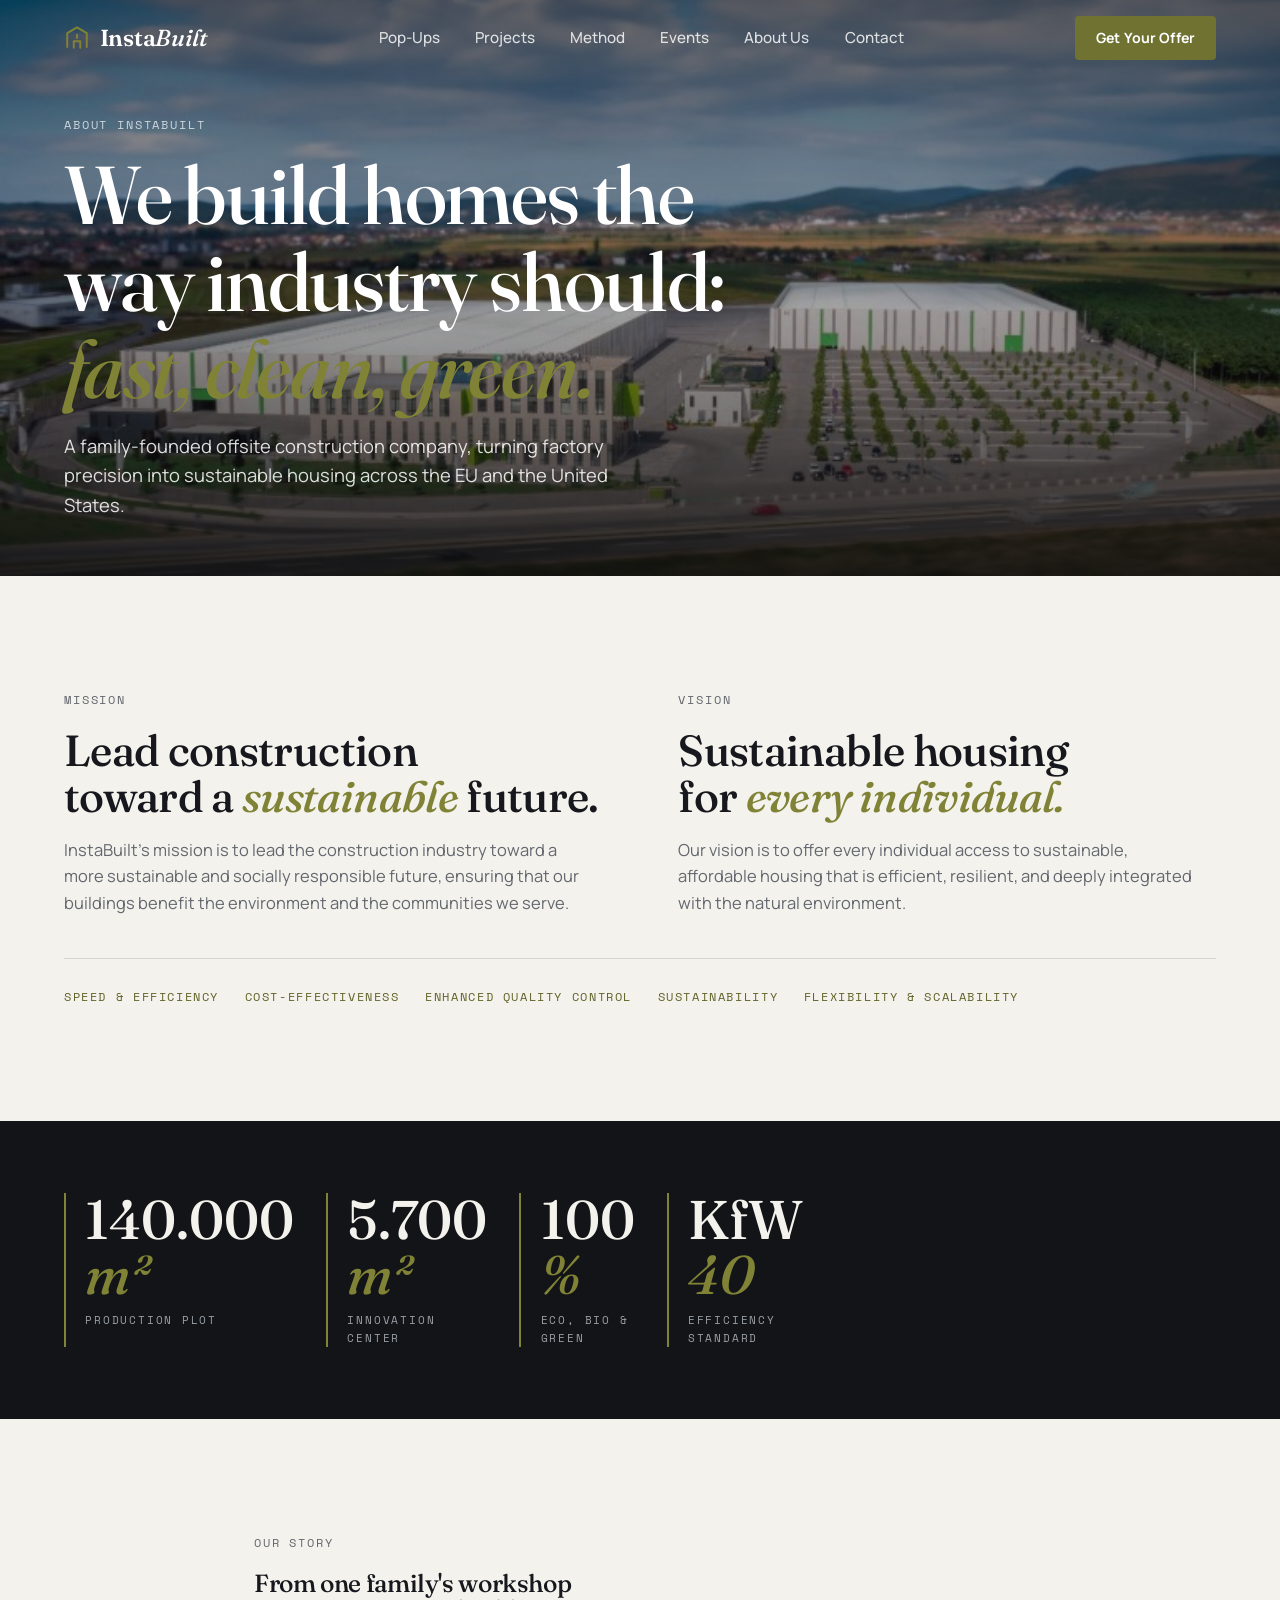
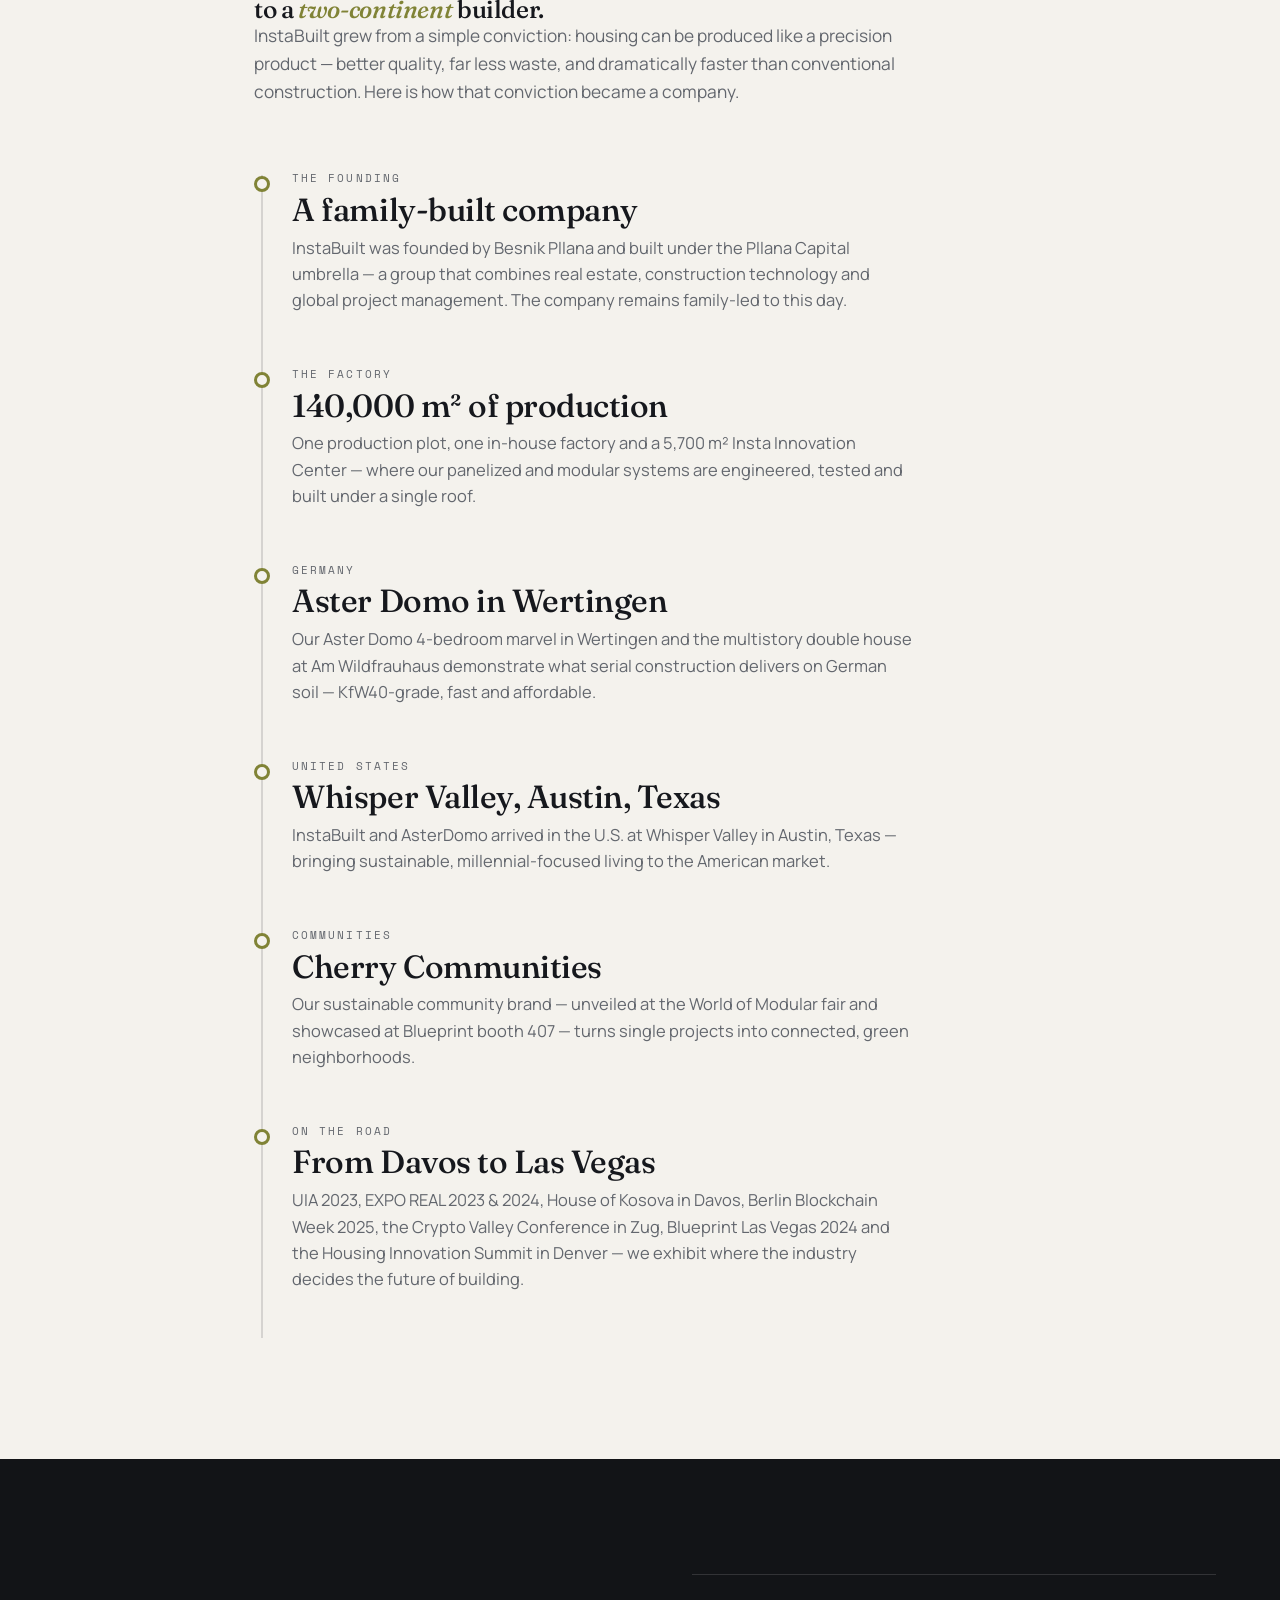
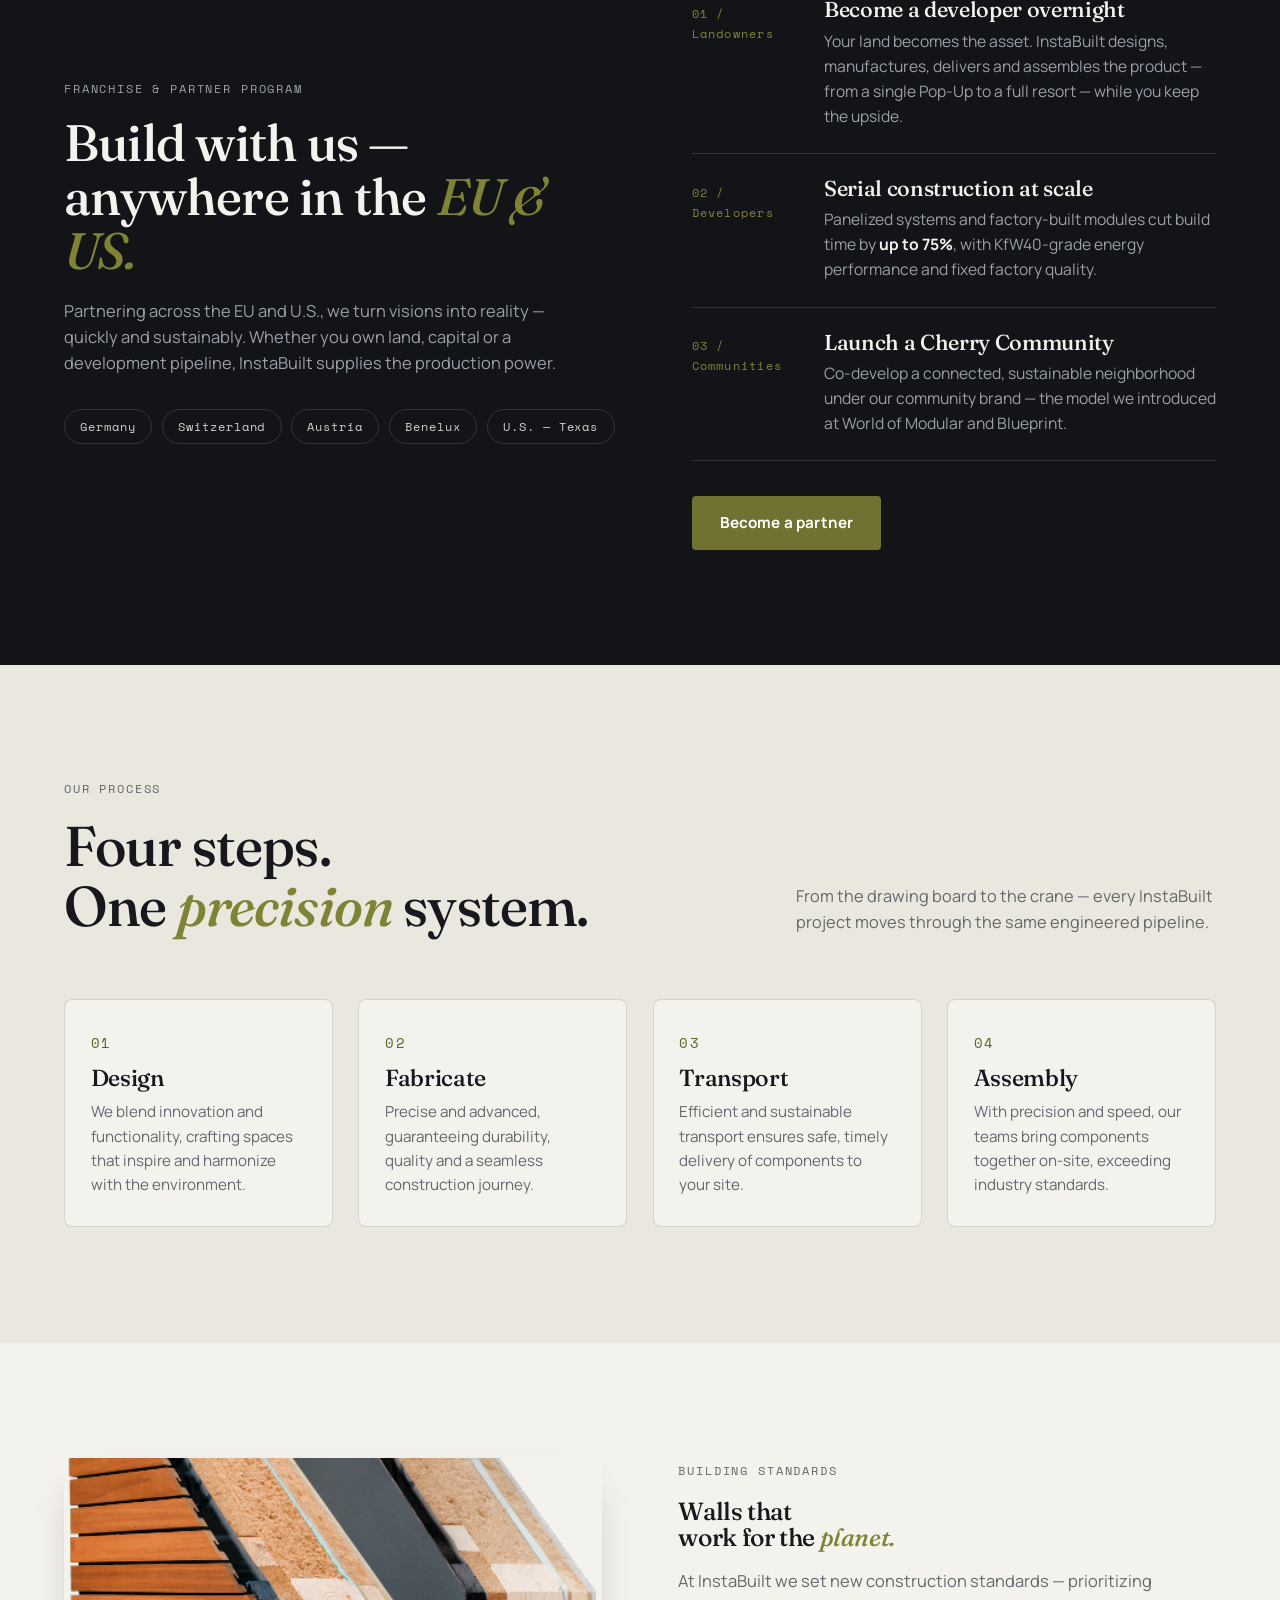
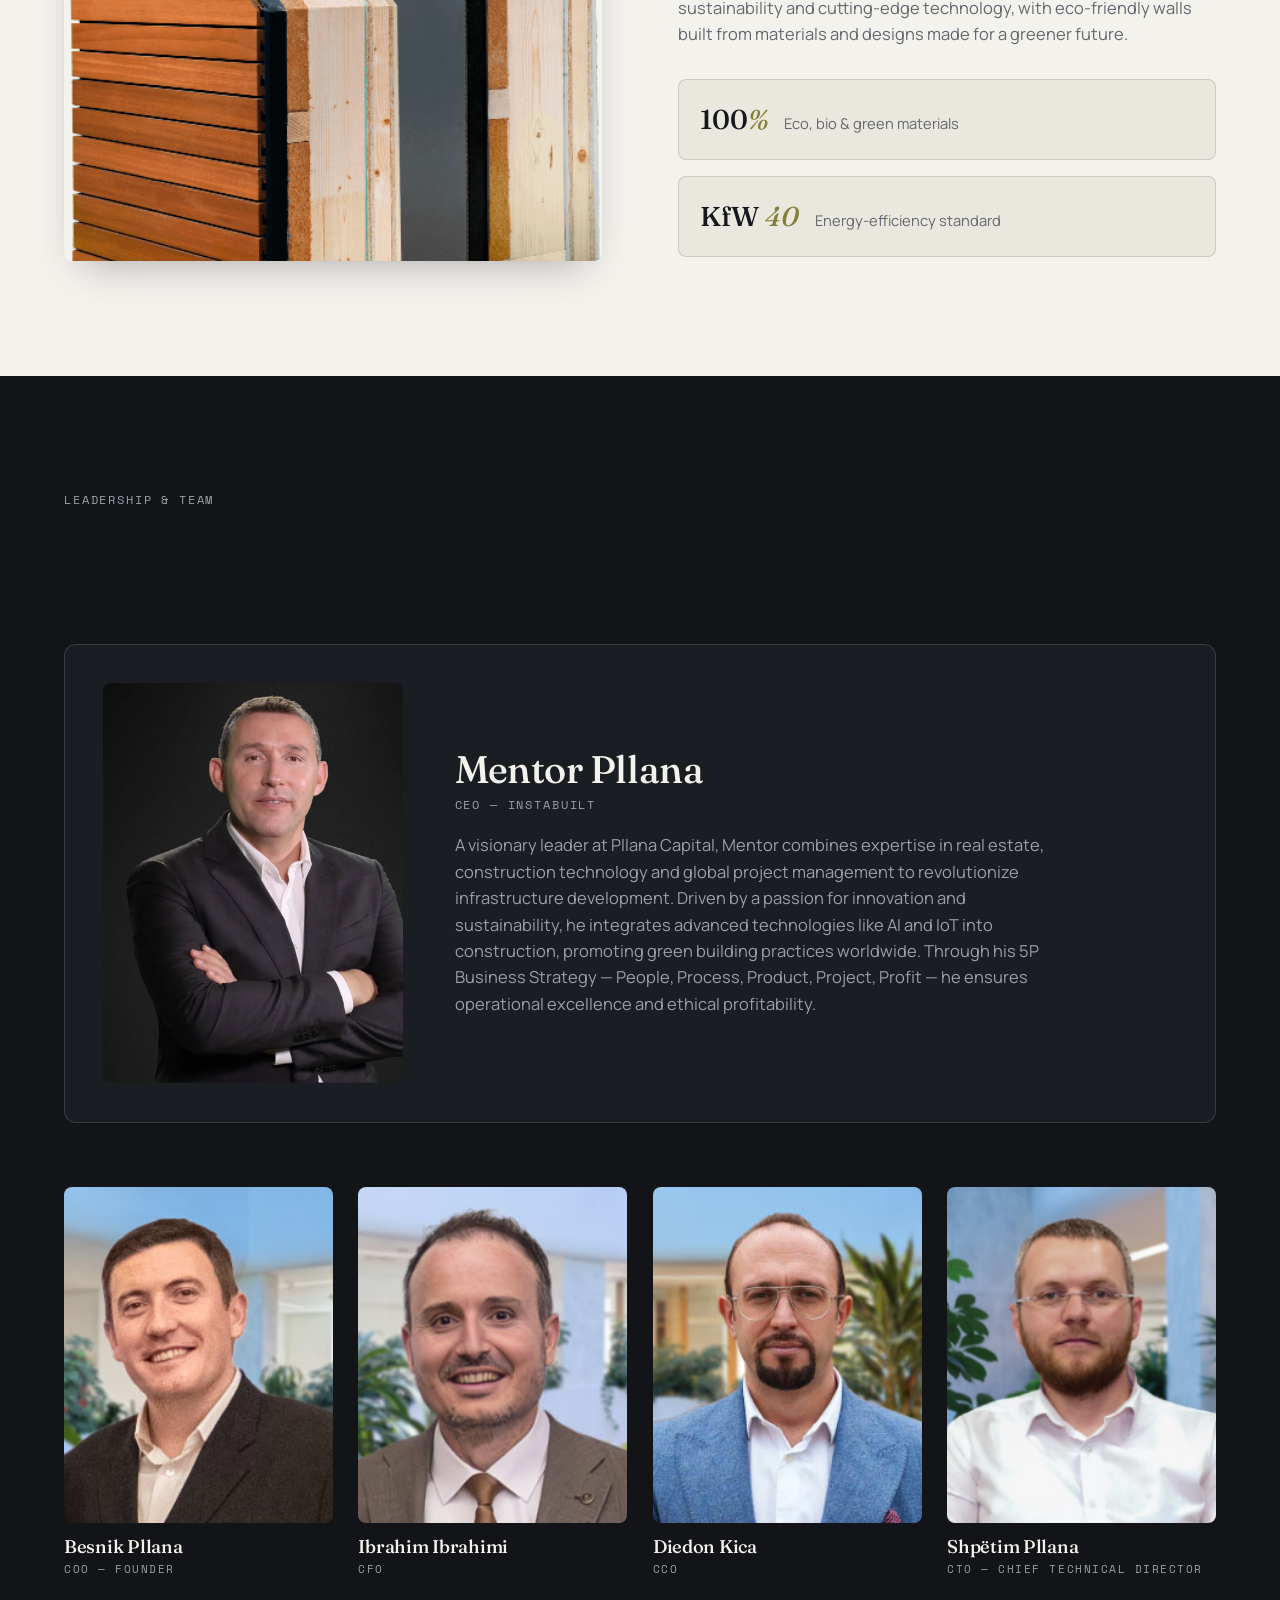
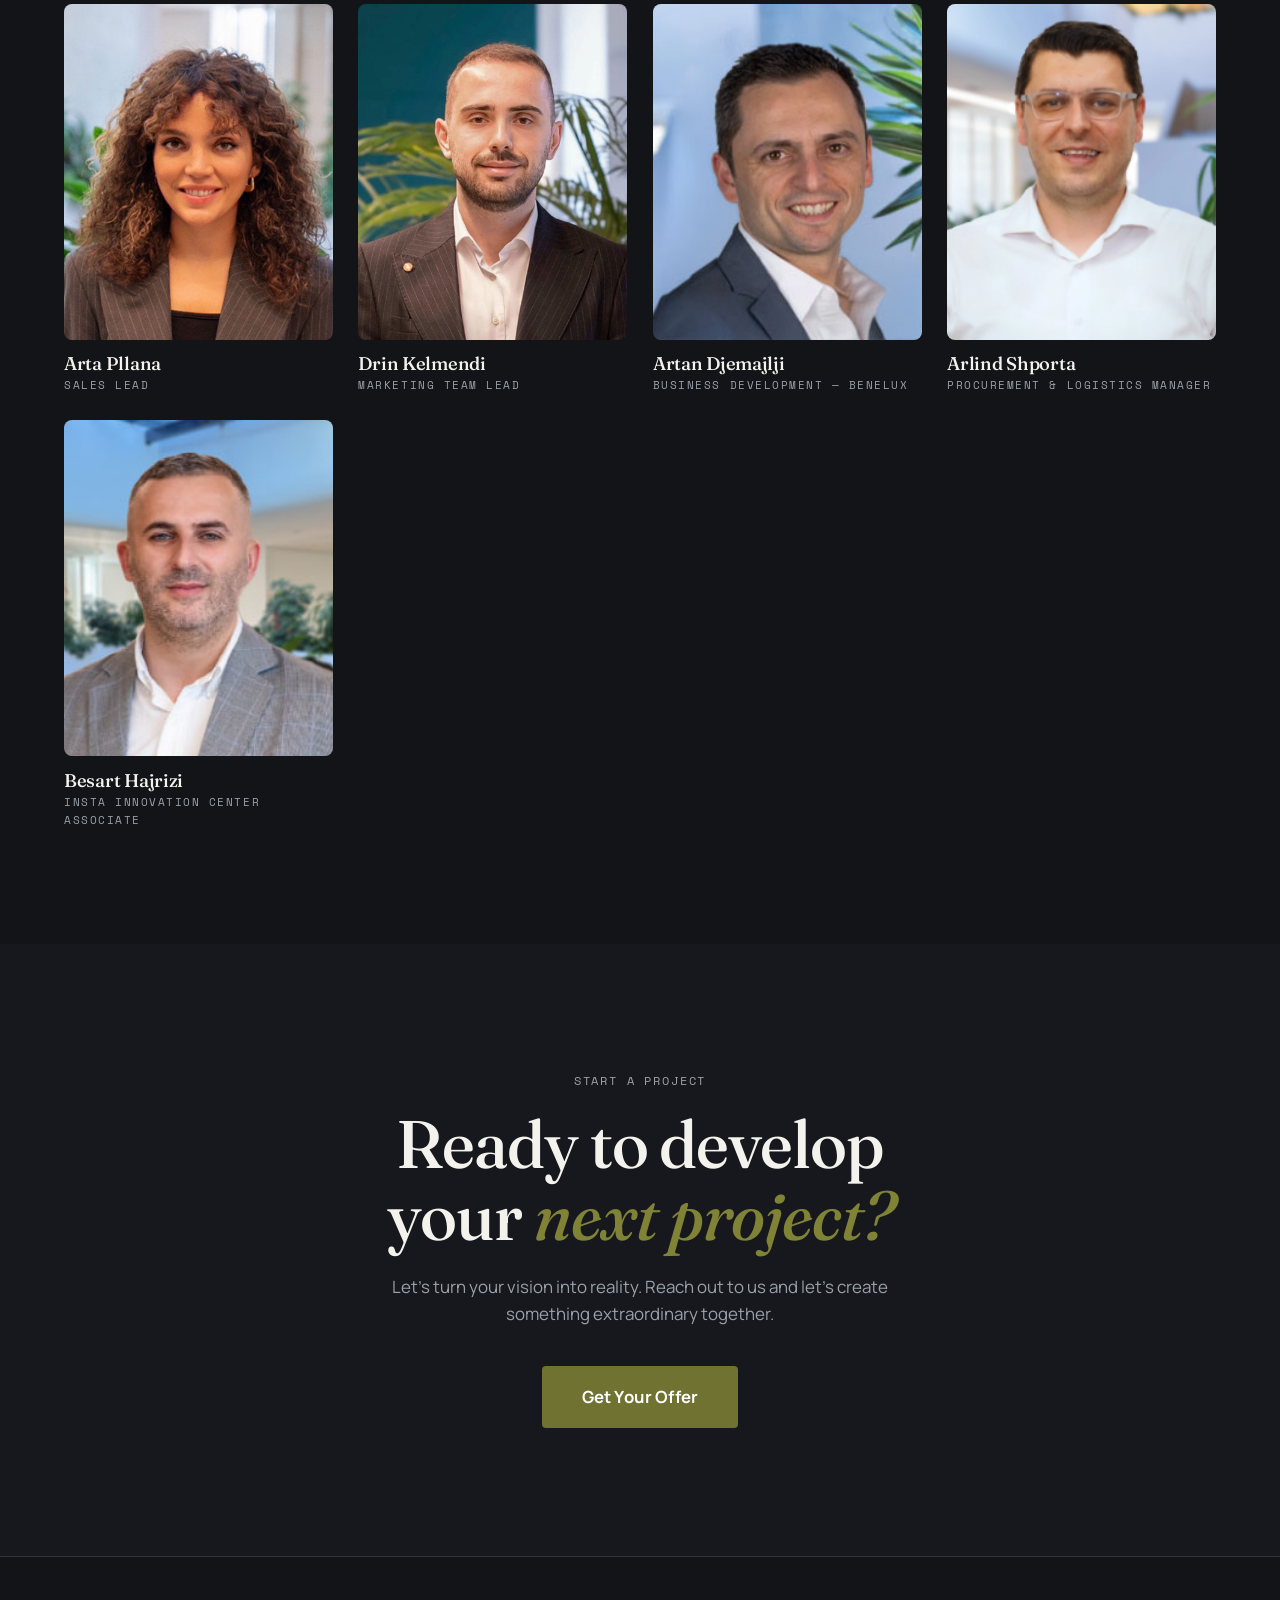
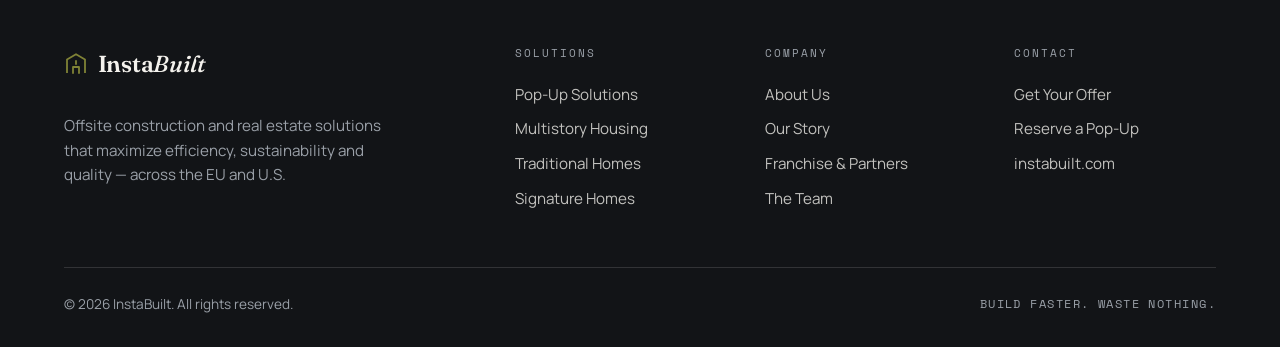
==== about.html @ b7907644 "Olive-green brand accent + new About Us page (history, franchise, team)" ====
<!DOCTYPE html>
<html lang="en">
<head>
<meta charset="UTF-8">
<meta name="viewport" content="width=device-width, initial-scale=1.0">
<title>About Us — InstaBuilt | History, Franchise &amp; Team</title>
<meta name="description" content="The story of InstaBuilt: a family-founded offsite construction company building sustainable housing across the EU and U.S. Meet the team, explore our history, and learn about our franchise & partner program.">
<link rel="icon" type="image/png" href="images/instabuilt-thumbnail.png">
<link rel="preconnect" href="https://fonts.googleapis.com">
<link rel="preconnect" href="https://fonts.gstatic.com" crossorigin>
<link href="https://fonts.googleapis.com/css2?family=Fraunces:ital,opsz,wght@0,9..144,400;0,9..144,500;0,9..144,600;1,9..144,400;1,9..144,500&family=Manrope:wght@400;500;600;700&family=Space+Mono:wght@400;700&display=swap" rel="stylesheet">
<link rel="stylesheet" href="css/style.css">
<style>
  /* ---------- Page hero ---------- */
  .page-hero {
    position: relative;
    min-height: 64svh;
    display: flex;
    align-items: flex-end;
    color: #fff;
    overflow: hidden;
  }
  .page-hero-img { position: absolute; inset: 0; width: 100%; height: 100%; object-fit: cover; }
  .page-hero .hero-scrim { position: absolute; inset: 0; background: linear-gradient(180deg, rgba(10,11,13,.6) 0%, rgba(10,11,13,.25) 45%, rgba(10,11,13,.85) 100%); }
  .page-hero-content { position: relative; z-index: 2; max-width: 1400px; width: 100%; margin: 0 auto; padding: calc(var(--nav-h) + 2.5rem) clamp(1.25rem, 5vw, 4rem) 3.5rem; }
  .page-hero .eyebrow { color: rgba(255,255,255,.72); }
  .page-hero h1 { font-size: clamp(2.6rem, 6.4vw, 5.2rem); color: #fff; max-width: 18ch; }
  .page-hero-sub { margin-top: 1.2rem; max-width: 52ch; color: rgba(255,255,255,.85); font-size: clamp(1rem, 1.5vw, 1.15rem); }

  /* ---------- Mission / vision ---------- */
  .mission-grid { display: grid; grid-template-columns: 1fr 1fr; gap: clamp(2.5rem, 6vw, 5rem); align-items: start; }
  .mission-grid h2 { font-size: clamp(1.9rem, 3.4vw, 2.8rem); margin-bottom: 1.1rem; }
  .mission-grid p { color: var(--muted); max-width: 52ch; }
  .adv-strip { display: flex; flex-wrap: wrap; gap: 0.6rem 1.6rem; margin-top: 2.6rem; padding-top: 1.8rem; border-top: 1px solid var(--line); }
  .adv-strip span { font-family: var(--font-mono); font-size: 0.72rem; letter-spacing: 0.14em; text-transform: uppercase; color: var(--accent-deep); }

  /* ---------- Stats ---------- */
  .stats { background: var(--dark); color: var(--paper); display: grid; grid-template-columns: repeat(4, 1fr); gap: 2rem; padding: clamp(3rem, 6vw, 4.5rem) clamp(1.25rem, 5vw, 4rem); max-width: none; }
  .stats-inner { max-width: 1400px; margin: 0 auto; display: grid; grid-template-columns: repeat(4, 1fr); gap: 2rem; width: 100%; }
  .stat { border-left: 2px solid var(--accent); padding-left: 1.2rem; }
  .stat-num { font-family: var(--font-display); font-size: clamp(2.2rem, 4.4vw, 3.4rem); font-weight: 500; line-height: 1; }
  .stat-num em { font-style: italic; color: var(--accent); }
  .stat-label { margin-top: 0.55rem; font-family: var(--font-mono); font-size: 0.7rem; letter-spacing: 0.16em; text-transform: uppercase; color: var(--dark-muted); }

  /* ---------- Timeline ---------- */
  .story { max-width: 900px; margin: 0 auto; }
  .story-intro { margin-bottom: clamp(2.5rem, 5vw, 4rem); max-width: 62ch; color: var(--muted); font-size: 1.08rem; }
  .timeline { position: relative; padding-left: 2.4rem; }
  .timeline::before { content: ""; position: absolute; left: 7px; top: 6px; bottom: 6px; width: 2px; background: var(--line); }
  .tl-item { position: relative; padding-bottom: clamp(2.2rem, 4vw, 3.2rem); }
  .tl-item::before { content: ""; position: absolute; left: -2.4rem; top: 7px; width: 16px; height: 16px; border-radius: 50%; background: var(--paper); border: 3px solid var(--accent); }
  .tl-label { font-family: var(--font-mono); font-size: 0.7rem; letter-spacing: 0.18em; text-transform: uppercase; color: var(--accent-deep); margin-bottom: 0.35rem; }
  .tl-item h3 { font-size: clamp(1.5rem, 2.8vw, 2rem); margin-bottom: 0.5rem; }
  .tl-item p { color: var(--muted); max-width: 62ch; }

  /* ---------- Franchise ---------- */
  .franchise { background: var(--dark); color: var(--paper); max-width: none; }
  .franchise-inner { max-width: 1400px; margin: 0 auto; display: grid; grid-template-columns: 1.05fr 1fr; gap: clamp(2.5rem, 6vw, 5.5rem); align-items: center; }
  .franchise .eyebrow { color: var(--dark-muted); }
  .franchise h2 { font-size: clamp(2rem, 4vw, 3.2rem); color: var(--paper); }
  .franchise h2 em { color: var(--accent); }
  .franchise-lead { margin: 1.2rem 0 2rem; color: var(--dark-muted); max-width: 50ch; }
  .partner-list { display: flex; flex-direction: column; }
  .partner { border-top: 1px solid var(--dark-line); padding: 1.5rem 0; display: grid; grid-template-columns: 110px 1fr; gap: 1.4rem; }
  .partner:last-child { border-bottom: 1px solid var(--dark-line); }
  .partner-num { font-family: var(--font-mono); font-size: 0.78rem; color: var(--accent); letter-spacing: 0.1em; padding-top: 0.3rem; }
  .partner h3 { font-size: 1.35rem; color: var(--paper); margin-bottom: 0.4rem; }
  .partner p { color: var(--dark-muted); font-size: 0.98rem; max-width: 52ch; }
  .partner strong { color: var(--paper); }
  .market-chips { display: flex; flex-wrap: wrap; gap: 0.6rem; margin-top: 1.8rem; }
  .market-chips span { font-family: var(--font-mono); font-size: 0.75rem; letter-spacing: 0.08em; padding: 0.45rem 0.95rem; border: 1px solid var(--dark-line); border-radius: 999px; color: rgba(244,242,237,.85); }

  /* ---------- Process ---------- */
  .process { background: var(--paper-2); max-width: none; }
  .process-inner { max-width: 1400px; margin: 0 auto; }
  .process-grid { display: grid; grid-template-columns: repeat(4, 1fr); gap: 1.6rem; margin-top: clamp(2.5rem, 5vw, 4rem); }
  .step { background: var(--paper); border: 1px solid var(--line); border-radius: 8px; padding: 1.8rem 1.6rem; }
  .step-num { font-family: var(--font-mono); font-size: 0.85rem; color: var(--accent-deep); letter-spacing: 0.12em; }
  .step h3 { font-size: 1.45rem; margin: 0.7rem 0 0.6rem; }
  .step p { color: var(--muted); font-size: 0.95rem; }

  /* ---------- Standards ---------- */
  .standards { display: grid; grid-template-columns: 1fr 1fr; gap: clamp(2.5rem, 6vw, 5.5rem); align-items: center; }
  .standards-media img { width: 100%; aspect-ratio: 4 / 3; object-fit: cover; border-radius: 8px; box-shadow: var(--shadow); }
  .standard-badges { display: flex; flex-direction: column; gap: 1rem; margin-top: 2rem; }
  .badge { display: flex; align-items: baseline; gap: 1rem; border: 1px solid var(--line); border-radius: 8px; padding: 1.1rem 1.3rem; background: var(--paper-2); }
  .badge b { font-family: var(--font-display); font-size: 1.7rem; font-weight: 500; white-space: nowrap; }
  .badge b em { font-style: italic; color: var(--accent); }
  .badge span { color: var(--muted); font-size: 0.92rem; }

  /* ---------- Leadership / team ---------- */
  .team { background: var(--dark); color: var(--paper); max-width: none; }
  .team-inner { max-width: 1400px; margin: 0 auto; }
  .team .eyebrow { color: var(--dark-muted); }
  .ceo { display: grid; grid-template-columns: 300px 1fr; gap: clamp(2rem, 4vw, 3.5rem); align-items: center; background: var(--dark-2); border: 1px solid var(--dark-line); border-radius: 12px; padding: clamp(1.8rem, 3vw, 2.8rem); margin: clamp(2.5rem, 5vw, 4rem) 0; }
  .ceo img { width: 100%; aspect-ratio: 3 / 4; object-fit: cover; border-radius: 8px; }
  .ceo h3 { font-size: clamp(1.8rem, 3.2vw, 2.4rem); color: var(--paper); }
  .ceo-role { font-family: var(--font-mono); font-size: 0.72rem; letter-spacing: 0.16em; text-transform: uppercase; color: var(--accent); margin: 0.4rem 0 1.1rem; }
  .ceo p { color: var(--dark-muted); max-width: 60ch; }
  .team-grid { display: grid; grid-template-columns: repeat(4, 1fr); gap: 1.6rem; }
  .member { text-align: left; }
  .member-img { overflow: hidden; border-radius: 8px; aspect-ratio: 4 / 5; background: var(--dark-2); }
  .member-img img { width: 100%; height: 100%; object-fit: cover; object-position: top center; transition: transform .5s cubic-bezier(.2,.6,.2,1); }
  .member:hover .member-img img { transform: scale(1.05); }
  .member h3 { font-size: 1.15rem; color: var(--paper); margin-top: 0.9rem; }
  .member-role { font-family: var(--font-mono); font-size: 0.68rem; letter-spacing: 0.14em; text-transform: uppercase; color: var(--dark-muted); margin-top: 0.25rem; }

  /* ---------- Responsive ---------- */
  @media (max-width: 1024px) {
    .stats-inner, .stats { grid-template-columns: repeat(2, 1fr); }
    .process-grid { grid-template-columns: repeat(2, 1fr); }
    .team-grid { grid-template-columns: repeat(3, 1fr); }
    .franchise-inner, .standards, .mission-grid { grid-template-columns: 1fr; }
    .ceo { grid-template-columns: 220px 1fr; }
  }
  @media (max-width: 640px) {
    .process-grid, .team-grid { grid-template-columns: repeat(2, 1fr); }
    .ceo { grid-template-columns: 1fr; }
    .ceo img { max-width: 260px; }
    .partner { grid-template-columns: 1fr; gap: 0.4rem; }
  }
  @media (max-width: 480px) {
    .team-grid { grid-template-columns: 1fr; }
  }
</style>
</head>
<body>

<!-- ============ NAV ============ -->
<header class="nav" id="nav">
  <div class="nav-inner">
    <a class="brand" href="index.html">
      <span class="brand-mark" aria-hidden="true">
        <svg viewBox="0 0 32 32" width="26" height="26" fill="none">
          <path d="M4 28V10l12-7 12 7v18" stroke="currentColor" stroke-width="2.4" stroke-linejoin="round"/>
          <path d="M12 28v-8h8v8M16 16v-4" stroke="currentColor" stroke-width="2.4" stroke-linecap="round" stroke-linejoin="round"/>
        </svg>
      </span>
      <span class="brand-name">Insta<em>Built</em></span>
    </a>
    <nav class="nav-links" aria-label="Primary">
      <a href="index.html#popups">Pop-Ups</a>
      <a href="index.html#projects">Projects</a>
      <a href="index.html#method">Method</a>
      <a href="index.html#events">Events</a>
      <a href="about.html" aria-current="page">About Us</a>
      <a href="index.html#contact">Contact</a>
    </nav>
    <a class="btn btn-primary btn-nav" href="https://www.instabuilt.com/get-your-offer" target="_blank" rel="noopener">Get Your Offer</a>
    <button class="nav-toggle" id="navToggle" aria-label="Open menu" aria-expanded="false" aria-controls="mobileMenu">
      <span></span><span></span>
    </button>
  </div>
  <div class="mobile-menu" id="mobileMenu">
    <a href="index.html#popups">Pop-Ups</a>
    <a href="index.html#projects">Projects</a>
    <a href="index.html#method">Method</a>
    <a href="index.html#events">Events</a>
    <a href="about.html">About Us</a>
    <a href="index.html#contact">Contact</a>
    <a class="btn btn-primary" href="https://www.instabuilt.com/get-your-offer" target="_blank" rel="noopener">Get Your Offer</a>
  </div>
</header>

<main>

  <!-- ============ PAGE HERO ============ -->
  <section class="page-hero">
    <img class="page-hero-img" src="images/about/instabuilt-factory.jpg" alt="Aerial view of the InstaBuilt factory and surrounding landscape">
    <div class="hero-scrim" aria-hidden="true"></div>
    <div class="page-hero-content">
      <p class="eyebrow reveal">About InstaBuilt</p>
      <h1 class="reveal">We build homes the way industry should:<br><em>fast, clean, green.</em></h1>
      <p class="page-hero-sub reveal">A family-founded offsite construction company, turning factory precision into sustainable housing across the EU and the United States.</p>
    </div>
  </section>

  <!-- ============ MISSION & VISION ============ -->
  <section class="section">
    <div class="mission-grid">
      <div class="reveal">
        <p class="eyebrow">Mission</p>
        <h2>Lead construction<br>toward a <em>sustainable</em> future.</h2>
        <p>InstaBuilt's mission is to lead the construction industry toward a more sustainable and socially responsible future, ensuring that our buildings benefit the environment and the communities we serve.</p>
      </div>
      <div class="reveal">
        <p class="eyebrow">Vision</p>
        <h2>Sustainable housing<br>for <em>every individual.</em></h2>
        <p>Our vision is to offer every individual access to sustainable, affordable housing that is efficient, resilient, and deeply integrated with the natural environment.</p>
      </div>
    </div>
    <div class="adv-strip reveal">
      <span>Speed &amp; Efficiency</span>
      <span>Cost-Effectiveness</span>
      <span>Enhanced Quality Control</span>
      <span>Sustainability</span>
      <span>Flexibility &amp; Scalability</span>
    </div>
  </section>

  <!-- ============ STATS ============ -->
  <section class="stats">
    <div class="stats-inner">
      <div class="stat reveal"><div class="stat-num">140.000 <em>m²</em></div><div class="stat-label">Production plot</div></div>
      <div class="stat reveal"><div class="stat-num">5.700 <em>m²</em></div><div class="stat-label">Innovation center</div></div>
      <div class="stat reveal"><div class="stat-num">100 <em>%</em></div><div class="stat-label">Eco, bio &amp; green</div></div>
      <div class="stat reveal"><div class="stat-num">KfW <em>40</em></div><div class="stat-label">Efficiency standard</div></div>
    </div>
  </section>

  <!-- ============ OUR STORY ============ -->
  <section class="section story" id="story">
    <p class="eyebrow reveal">Our story</p>
    <h2 class="reveal">From one family's workshop<br>to a <em>two-continent</em> builder.</h2>
    <p class="story-intro reveal">InstaBuilt grew from a simple conviction: housing can be produced like a precision product — better quality, far less waste, and dramatically faster than conventional construction. Here is how that conviction became a company.</p>
    <div class="timeline">
      <div class="tl-item reveal">
        <p class="tl-label">The founding</p>
        <h3>A family-built company</h3>
        <p>InstaBuilt was founded by Besnik Pllana and built under the Pllana Capital umbrella — a group that combines real estate, construction technology and global project management. The company remains family-led to this day.</p>
      </div>
      <div class="tl-item reveal">
        <p class="tl-label">The factory</p>
        <h3>140,000 m² of production</h3>
        <p>One production plot, one in-house factory and a 5,700 m² Insta Innovation Center — where our panelized and modular systems are engineered, tested and built under a single roof.</p>
      </div>
      <div class="tl-item reveal">
        <p class="tl-label">Germany</p>
        <h3>Aster Domo in Wertingen</h3>
        <p>Our Aster Domo 4-bedroom marvel in Wertingen and the multistory double house at Am Wildfrauhaus demonstrate what serial construction delivers on German soil — KfW40-grade, fast and affordable.</p>
      </div>
      <div class="tl-item reveal">
        <p class="tl-label">United States</p>
        <h3>Whisper Valley, Austin, Texas</h3>
        <p>InstaBuilt and AsterDomo arrived in the U.S. at Whisper Valley in Austin, Texas — bringing sustainable, millennial-focused living to the American market.</p>
      </div>
      <div class="tl-item reveal">
        <p class="tl-label">Communities</p>
        <h3>Cherry Communities</h3>
        <p>Our sustainable community brand — unveiled at the World of Modular fair and showcased at Blueprint booth 407 — turns single projects into connected, green neighborhoods.</p>
      </div>
      <div class="tl-item reveal">
        <p class="tl-label">On the road</p>
        <h3>From Davos to Las Vegas</h3>
        <p>UIA 2023, EXPO REAL 2023 &amp; 2024, House of Kosova in Davos, Berlin Blockchain Week 2025, the Crypto Valley Conference in Zug, Blueprint Las Vegas 2024 and the Housing Innovation Summit in Denver — we exhibit where the industry decides the future of building.</p>
      </div>
    </div>
  </section>

  <!-- ============ FRANCHISE & PARTNERS ============ -->
  <section class="section franchise" id="franchise">
    <div class="franchise-inner">
      <div class="reveal">
        <p class="eyebrow">Franchise &amp; partner program</p>
        <h2>Build with us —<br>anywhere in the <em>EU &amp; US.</em></h2>
        <p class="franchise-lead">Partnering across the EU and U.S., we turn visions into reality — quickly and sustainably. Whether you own land, capital or a development pipeline, InstaBuilt supplies the production power.</p>
        <div class="market-chips">
          <span>Germany</span><span>Switzerland</span><span>Austria</span><span>Benelux</span><span>U.S. — Texas</span>
        </div>
      </div>
      <div class="reveal">
        <div class="partner-list">
          <div class="partner">
            <span class="partner-num">01 / Landowners</span>
            <div>
              <h3>Become a developer overnight</h3>
              <p>Your land becomes the asset. InstaBuilt designs, manufactures, delivers and assembles the product — from a single Pop-Up to a full resort — while you keep the upside.</p>
            </div>
          </div>
          <div class="partner">
            <span class="partner-num">02 / Developers</span>
            <div>
              <h3>Serial construction at scale</h3>
              <p>Panelized systems and factory-built modules cut build time by <strong>up to 75%</strong>, with KfW40-grade energy performance and fixed factory quality.</p>
            </div>
          </div>
          <div class="partner">
            <span class="partner-num">03 / Communities</span>
            <div>
              <h3>Launch a Cherry Community</h3>
              <p>Co-develop a connected, sustainable neighborhood under our community brand — the model we introduced at World of Modular and Blueprint.</p>
            </div>
          </div>
        </div>
        <a class="btn btn-primary" style="margin-top:2.2rem" href="https://www.instabuilt.com/get-your-offer" target="_blank" rel="noopener">Become a partner</a>
      </div>
    </div>
  </section>

  <!-- ============ PROCESS ============ -->
  <section class="section process" id="process">
    <div class="process-inner">
      <div class="section-head">
        <div class="reveal">
          <p class="eyebrow">Our process</p>
          <h2>Four steps.<br>One <em>precision</em> system.</h2>
        </div>
        <p class="section-intro reveal">From the drawing board to the crane — every InstaBuilt project moves through the same engineered pipeline.</p>
      </div>
      <div class="process-grid">
        <div class="step reveal"><span class="step-num">01</span><h3>Design</h3><p>We blend innovation and functionality, crafting spaces that inspire and harmonize with the environment.</p></div>
        <div class="step reveal"><span class="step-num">02</span><h3>Fabricate</h3><p>Precise and advanced, guaranteeing durability, quality and a seamless construction journey.</p></div>
        <div class="step reveal"><span class="step-num">03</span><h3>Transport</h3><p>Efficient and sustainable transport ensures safe, timely delivery of components to your site.</p></div>
        <div class="step reveal"><span class="step-num">04</span><h3>Assembly</h3><p>With precision and speed, our teams bring components together on-site, exceeding industry standards.</p></div>
      </div>
    </div>
  </section>

  <!-- ============ BUILDING STANDARDS ============ -->
  <section class="section standards" id="standards">
    <div class="standards-media reveal">
      <img src="images/about/wooden-wall-panels.png" alt="Cross-section of InstaBuilt insulated wooden wall panels" loading="lazy">
    </div>
    <div class="reveal">
      <p class="eyebrow">Building standards</p>
      <h2>Walls that<br>work for the <em>planet.</em></h2>
      <p style="color:var(--muted); margin-top:1.1rem; max-width:52ch;">At InstaBuilt we set new construction standards — prioritizing sustainability and cutting-edge technology, with eco-friendly walls built from materials and designs made for a greener future.</p>
      <div class="standard-badges">
        <div class="badge"><b>100<em>%</em></b><span>Eco, bio &amp; green materials</span></div>
        <div class="badge"><b>KfW <em>40</em></b><span>Energy-efficiency standard</span></div>
      </div>
    </div>
  </section>

  <!-- ============ LEADERSHIP ============ -->
  <section class="section team" id="team">
    <div class="team-inner">
      <p class="eyebrow reveal">Leadership &amp; team</p>
      <h2 class="reveal">The people behind<br>the <em>buildings.</em></h2>

      <div class="ceo reveal">
        <img src="images/about/mentor-pllana.png" alt="Portrait of Mentor Pllana, CEO of InstaBuilt">
        <div>
          <h3>Mentor Pllana</h3>
          <p class="ceo-role">CEO — InstaBuilt</p>
          <p>A visionary leader at Pllana Capital, Mentor combines expertise in real estate, construction technology and global project management to revolutionize infrastructure development. Driven by a passion for innovation and sustainability, he integrates advanced technologies like AI and IoT into construction, promoting green building practices worldwide. Through his 5P Business Strategy — People, Process, Product, Project, Profit — he ensures operational excellence and ethical profitability.</p>
        </div>
      </div>

      <div class="team-grid">
        <div class="member reveal"><div class="member-img"><img src="images/about/Besnik-Pllana.jpg" alt="Portrait of Besnik Pllana, COO and Founder at InstaBuilt" loading="lazy"></div><h3>Besnik Pllana</h3><p class="member-role">COO — Founder</p></div>
        <div class="member reveal"><div class="member-img"><img src="images/about/Ibrahim-Ibrahimi.jpg" alt="Portrait of Ibrahim Ibrahimi, Chief Financial Officer at InstaBuilt" loading="lazy"></div><h3>Ibrahim Ibrahimi</h3><p class="member-role">CFO</p></div>
        <div class="member reveal"><div class="member-img"><img src="images/about/Diedon-Kica.jpg" alt="Portrait of Diedon Kica, Chief Commercial Officer at InstaBuilt" loading="lazy"></div><h3>Diedon Kica</h3><p class="member-role">CCO</p></div>
        <div class="member reveal"><div class="member-img"><img src="images/about/Shpetim-Pllana.png" alt="Portrait of Shpëtim Pllana, Chief Technical Director at InstaBuilt" loading="lazy"></div><h3>Shpëtim Pllana</h3><p class="member-role">CTO — Chief Technical Director</p></div>
        <div class="member reveal"><div class="member-img"><img src="images/about/Arta-Pllana.jpg" alt="Portrait of Arta Pllana, Sales Lead at InstaBuilt" loading="lazy"></div><h3>Arta Pllana</h3><p class="member-role">Sales Lead</p></div>
        <div class="member reveal"><div class="member-img"><img src="images/about/Drin-Kelmendi.jpg" alt="Portrait of Drin Kelmendi, Marketing Team Lead at InstaBuilt" loading="lazy"></div><h3>Drin Kelmendi</h3><p class="member-role">Marketing Team Lead</p></div>
        <div class="member reveal"><div class="member-img"><img src="images/about/Artan-Djemajlji.jpg" alt="Portrait of Artan Djemajlji, Business Development Manager Benelux at InstaBuilt" loading="lazy"></div><h3>Artan Djemajlji</h3><p class="member-role">Business Development — Benelux</p></div>
        <div class="member reveal"><div class="member-img"><img src="images/about/Arlind-Shporta.png" alt="Portrait of Arlind Shporta, Procurement and Logistics Manager at InstaBuilt" loading="lazy"></div><h3>Arlind Shporta</h3><p class="member-role">Procurement &amp; Logistics Manager</p></div>
        <div class="member reveal"><div class="member-img"><img src="images/about/Besart-Hajrizi.jpg" alt="Portrait of Besart Hajrizi, Insta Innovation Center Associate at InstaBuilt" loading="lazy"></div><h3>Besart Hajrizi</h3><p class="member-role">Insta Innovation Center Associate</p></div>
      </div>
    </div>
  </section>

  <!-- ============ CTA ============ -->
  <section class="cta">
    <div class="cta-inner reveal">
      <p class="eyebrow">Start a project</p>
      <h2>Ready to develop<br>your <em>next project?</em></h2>
      <p class="cta-copy">Let's turn your vision into reality. Reach out to us and let's create something extraordinary together.</p>
      <a class="btn btn-primary btn-lg" href="https://www.instabuilt.com/get-your-offer" target="_blank" rel="noopener">Get Your Offer</a>
    </div>
  </section>

</main>

<!-- ============ FOOTER ============ -->
<footer class="footer" id="contact">
  <div class="footer-inner">
    <div class="footer-brand">
      <a class="brand" href="index.html">
        <span class="brand-mark" aria-hidden="true">
          <svg viewBox="0 0 32 32" width="24" height="24" fill="none">
            <path d="M4 28V10l12-7 12 7v18" stroke="currentColor" stroke-width="2.4" stroke-linejoin="round"/>
            <path d="M12 28v-8h8v8M16 16v-4" stroke="currentColor" stroke-width="2.4" stroke-linecap="round" stroke-linejoin="round"/>
          </svg>
        </span>
        <span class="brand-name">Insta<em>Built</em></span>
      </a>
      <p>Offsite construction and real estate solutions that maximize efficiency, sustainability and quality — across the EU and U.S.</p>
    </div>
    <div class="footer-col">
      <p class="footer-head">Solutions</p>
      <a href="https://www.instabuilt.com/popup-solutions" target="_blank" rel="noopener">Pop-Up Solutions</a>
      <a href="https://www.instabuilt.com/multistory-multifamily" target="_blank" rel="noopener">Multistory Housing</a>
      <a href="https://www.instabuilt.com/traditional-homes-eu-us" target="_blank" rel="noopener">Traditional Homes</a>
      <a href="https://www.instabuilt.com/signature-homes" target="_blank" rel="noopener">Signature Homes</a>
    </div>
    <div class="footer-col">
      <p class="footer-head">Company</p>
      <a href="about.html">About Us</a>
      <a href="about.html#story">Our Story</a>
      <a href="about.html#franchise">Franchise &amp; Partners</a>
      <a href="about.html#team">The Team</a>
    </div>
    <div class="footer-col">
      <p class="footer-head">Contact</p>
      <a href="https://www.instabuilt.com/get-your-offer" target="_blank" rel="noopener">Get Your Offer</a>
      <a href="https://www.instabuilt.com/order-your-popup/" target="_blank" rel="noopener">Reserve a Pop-Up</a>
      <a href="https://www.instabuilt.com/" target="_blank" rel="noopener">instabuilt.com</a>
    </div>
  </div>
  <div class="footer-bottom">
    <span>© <span id="year">2026</span> InstaBuilt. All rights reserved.</span>
    <span class="footer-tag">Build faster. Waste nothing.</span>
  </div>
</footer>

<script src="js/main.js"></script>
</body>
</html>
---- css/style.css ----
/* ============================================================
   InstaBuilt — modern single-page site
   Tokens, base, components
   ============================================================ */

:root {
  --paper: #f4f2ed;
  --paper-2: #eae7de;
  --ink: #16181d;
  --ink-2: #23262d;
  --muted: #63676e;
  /* InstaBuilt brand olive green — sampled from their logo (#808336) */
  --accent: #808336;
  --accent-deep: #5f6327;   /* darker olive for small text on light bg */
  --accent-btn: #6f7231;    /* button fill (keeps white text AA-compliant) */
  --accent-btn-hover: #5f6228;
  --accent-ink: #ffffff;
  --line: rgba(22, 24, 29, 0.14);
  --dark: #121417;
  --dark-2: #1a1d22;
  --dark-line: rgba(244, 242, 237, 0.14);
  --dark-muted: #9aa0a8;

  --font-display: "Fraunces", "Georgia", serif;
  --font-body: "Manrope", "Segoe UI", system-ui, sans-serif;
  --font-mono: "Space Mono", "SFMono-Regular", monospace;

  --radius: 4px;
  --shadow: 0 18px 40px -18px rgba(22, 24, 29, 0.35);
  --nav-h: 76px;
}

/* ---------- Reset / base ---------- */
*, *::before, *::after { box-sizing: border-box; margin: 0; padding: 0; }

html {
  scroll-behavior: smooth;
  scroll-padding-top: calc(var(--nav-h) + 12px);
}

body {
  font-family: var(--font-body);
  background: var(--paper);
  color: var(--ink);
  line-height: 1.6;
  font-size: 16.5px;
  -webkit-font-smoothing: antialiased;
  overflow-x: hidden;
}

img { display: block; max-width: 100%; }
a { color: inherit; text-decoration: none; }
ul { list-style: none; }

::selection { background: var(--accent); color: var(--accent-ink); }

:focus-visible {
  outline: 2px solid var(--accent);
  outline-offset: 3px;
  border-radius: 2px;
}

/* ---------- Typography helpers ---------- */
.eyebrow {
  font-family: var(--font-mono);
  font-size: 0.72rem;
  letter-spacing: 0.16em;
  text-transform: uppercase;
  color: var(--muted);
  margin-bottom: 1.1rem;
}

h1, h2, h3 {
  font-family: var(--font-display);
  font-weight: 500;
  line-height: 1.06;
  letter-spacing: -0.015em;
  text-wrap: balance;
}

h1 em, h2 em, h3 em, blockquote em {
  font-style: italic;
  color: var(--accent);
}

.section {
  padding: clamp(4.5rem, 9vw, 8rem) clamp(1.25rem, 5vw, 4rem);
  max-width: 1400px;
  margin: 0 auto;
}

.section-head {
  display: flex;
  justify-content: space-between;
  align-items: flex-end;
  gap: 3rem;
  margin-bottom: clamp(2.5rem, 5vw, 4rem);
}

.section-head h2 {
  font-size: clamp(2.1rem, 4.4vw, 3.5rem);
}

.section-intro {
  max-width: 420px;
  color: var(--muted);
  font-size: 1.02rem;
}

/* ---------- Buttons ---------- */
.btn {
  display: inline-flex;
  align-items: center;
  justify-content: center;
  gap: 0.5rem;
  font-family: var(--font-body);
  font-weight: 700;
  font-size: 0.95rem;
  letter-spacing: 0.01em;
  padding: 0.85rem 1.7rem;
  border-radius: var(--radius);
  border: 1px solid transparent;
  cursor: pointer;
  transition: transform 0.18s ease, background 0.18s ease, color 0.18s ease, border-color 0.18s ease, box-shadow 0.18s ease;
  white-space: nowrap;
}

.btn-primary {
  background: var(--accent-btn);
  color: var(--accent-ink);
}

.btn-primary:hover {
  background: var(--accent-btn-hover);
  transform: translateY(-2px);
  box-shadow: 0 14px 26px -12px rgba(111, 114, 49, 0.55);
}

.btn-ghost {
  border-color: rgba(255, 255, 255, 0.45);
  color: #fff;
  background: transparent;
  backdrop-filter: blur(4px);
}

.btn-ghost:hover {
  border-color: #fff;
  background: rgba(255, 255, 255, 0.12);
  transform: translateY(-2px);
}

.btn-text {
  padding: 0.85rem 0.2rem;
  font-weight: 600;
  color: var(--ink);
  border-bottom: 2px solid var(--accent);
  border-radius: 0;
}

.btn-text:hover { color: var(--accent-deep); }
.btn-lg { padding: 1.05rem 2.4rem; font-size: 1.05rem; }

/* ---------- Nav ---------- */
.nav {
  position: fixed;
  inset: 0 0 auto 0;
  z-index: 100;
  transition: background 0.3s ease, box-shadow 0.3s ease, border-color 0.3s ease;
  border-bottom: 1px solid transparent;
}

.nav-inner {
  max-width: 1400px;
  margin: 0 auto;
  padding: 0 clamp(1.25rem, 5vw, 4rem);
  height: var(--nav-h);
  display: flex;
  align-items: center;
  justify-content: space-between;
  gap: 2rem;
}

.brand {
  display: inline-flex;
  align-items: center;
  gap: 0.6rem;
  color: #fff;
}

.brand-mark { display: inline-flex; color: var(--accent); }

.brand-name {
  font-family: var(--font-display);
  font-size: 1.45rem;
  font-weight: 600;
  letter-spacing: -0.01em;
}

.brand-name em { font-style: italic; font-weight: 500; }

.nav-links {
  display: flex;
  gap: 2.2rem;
}

.nav-links a {
  color: rgba(255, 255, 255, 0.82);
  font-size: 0.95rem;
  font-weight: 500;
  position: relative;
  padding: 0.35rem 0;
}

.nav-links a::after {
  content: "";
  position: absolute;
  left: 0; bottom: 0;
  width: 100%; height: 2px;
  background: var(--accent);
  transform: scaleX(0);
  transform-origin: left;
  transition: transform 0.22s ease;
}

.nav-links a:hover { color: #fff; }
.nav-links a:hover::after { transform: scaleX(1); }

.btn-nav { padding: 0.6rem 1.25rem; font-size: 0.88rem; }

/* nav solid on scroll */
.nav.scrolled {
  background: rgba(18, 20, 23, 0.92);
  backdrop-filter: blur(12px);
  border-bottom-color: var(--dark-line);
  box-shadow: 0 10px 30px -18px rgba(0, 0, 0, 0.5);
}

/* toggle + mobile menu */
.nav-toggle {
  display: none;
  background: none;
  border: 0;
  cursor: pointer;
  width: 44px; height: 44px;
  flex-direction: column;
  align-items: center;
  justify-content: center;
  gap: 7px;
}

.nav-toggle span {
  display: block;
  width: 24px; height: 2px;
  background: #fff;
  transition: transform 0.25s ease, opacity 0.25s ease;
}

.nav-toggle.open span:first-child { transform: translateY(4.5px) rotate(45deg); }
.nav-toggle.open span:last-child { transform: translateY(-4.5px) rotate(-45deg); }

.mobile-menu {
  display: none;
  flex-direction: column;
  gap: 0.25rem;
  padding: 0.5rem clamp(1.25rem, 5vw, 4rem) 2rem;
  background: rgba(18, 20, 23, 0.97);
  border-bottom: 1px solid var(--dark-line);
}

.mobile-menu.open { display: flex; }

.mobile-menu a {
  color: rgba(255, 255, 255, 0.88);
  font-size: 1.15rem;
  font-weight: 600;
  padding: 0.8rem 0;
  border-bottom: 1px solid rgba(244, 242, 237, 0.08);
}

.mobile-menu .btn { margin-top: 1rem; justify-content: center; }

/* ---------- Hero ---------- */
.hero {
  position: relative;
  min-height: 100svh;
  display: flex;
  align-items: flex-end;
  color: #fff;
  overflow: hidden;
}

.hero-img {
  position: absolute;
  inset: 0;
  width: 100%; height: 100%;
  object-fit: cover;
  object-position: center 40%;
}

.hero-scrim {
  position: absolute;
  inset: 0;
  background:
    linear-gradient(180deg, rgba(10, 11, 13, 0.55) 0%, rgba(10, 11, 13, 0.12) 35%, rgba(10, 11, 13, 0.55) 72%, rgba(10, 11, 13, 0.88) 100%),
    linear-gradient(90deg, rgba(10, 11, 13, 0.5) 0%, rgba(10, 11, 13, 0.05) 60%);
}

.hero-content {
  position: relative;
  z-index: 2;
  max-width: 1400px;
  width: 100%;
  margin: 0 auto;
  padding: calc(var(--nav-h) + 3rem) clamp(1.25rem, 5vw, 4rem) 5.5rem;
}

.hero .eyebrow { color: rgba(255, 255, 255, 0.72); }

.hero h1 {
  font-size: clamp(3rem, 8vw, 6.8rem);
  font-weight: 500;
  color: #fff;
  max-width: 15ch;
}

.hero-sub {
  margin-top: 1.4rem;
  max-width: 46ch;
  color: rgba(255, 255, 255, 0.85);
  font-size: clamp(1.02rem, 1.6vw, 1.2rem);
  line-height: 1.65;
}

.hero-cta {
  margin-top: 2.2rem;
  display: flex;
  flex-wrap: wrap;
  gap: 0.9rem;
}

.hero-sizes {
  margin-top: 3rem;
  display: flex;
  align-items: center;
  gap: 0.75rem;
  flex-wrap: wrap;
}

.hero-size {
  font-family: var(--font-mono);
  font-size: 0.82rem;
  letter-spacing: 0.08em;
  padding: 0.45rem 0.95rem;
  border: 1px solid rgba(255, 255, 255, 0.35);
  border-radius: 999px;
  color: #fff;
  backdrop-filter: blur(6px);
}

.hero-size-label {
  font-family: var(--font-mono);
  font-size: 0.72rem;
  letter-spacing: 0.16em;
  text-transform: uppercase;
  color: rgba(255, 255, 255, 0.6);
  margin-left: 0.4rem;
}

.hero-scroll {
  position: absolute;
  right: clamp(1.25rem, 5vw, 4rem);
  bottom: 2.2rem;
  z-index: 3;
  width: 46px; height: 46px;
  border: 1px solid rgba(255, 255, 255, 0.4);
  border-radius: 999px;
  display: flex;
  align-items: flex-start;
  justify-content: center;
  padding-top: 12px;
  transition: border-color 0.2s ease, transform 0.2s ease;
}

.hero-scroll span {
  width: 8px; height: 8px;
  border-right: 2px solid #fff;
  border-bottom: 2px solid #fff;
  transform: rotate(45deg);
  animation: scrollHint 1.8s ease-in-out infinite;
}

.hero-scroll:hover { border-color: #fff; transform: translateY(3px); }

@keyframes scrollHint {
  0%, 100% { transform: rotate(45deg) translate(0, 0); opacity: 1; }
  50% { transform: rotate(45deg) translate(5px, 5px); opacity: 0.45; }
}

/* ---------- Feature (Pop-Ups) ---------- */
.feature {
  display: grid;
  grid-template-columns: 1.15fr 1fr;
  gap: clamp(2.5rem, 6vw, 5.5rem);
  align-items: center;
}

.feature-media img {
  width: 100%;
  aspect-ratio: 4 / 3;
  object-fit: cover;
  border-radius: 8px;
  box-shadow: var(--shadow);
}

.feature-body h2 {
  font-size: clamp(2.1rem, 4vw, 3.3rem);
}

.lead {
  margin-top: 1.2rem;
  font-size: 1.12rem;
  color: var(--ink-2);
}

.size-chips {
  display: flex;
  gap: 0.7rem;
  margin-top: 1.8rem;
}

.chip {
  font-family: var(--font-mono);
  font-size: 0.85rem;
  padding: 0.55rem 1.15rem;
  border: 1px solid var(--line);
  border-radius: 999px;
  background: var(--paper-2);
}

.feature-copy {
  margin-top: 1.5rem;
  color: var(--muted);
  max-width: 52ch;
}

.feature-cta {
  margin-top: 2.2rem;
  display: flex;
  align-items: center;
  gap: 1.6rem;
  flex-wrap: wrap;
}

/* ---------- Projects ---------- */
.project-grid {
  display: grid;
  grid-template-columns: repeat(2, 1fr);
  gap: clamp(1.1rem, 2.5vw, 1.9rem);
}

.project-card {
  position: relative;
  display: block;
  overflow: hidden;
  border-radius: 8px;
  background: var(--ink);
}

.project-card-lg { grid-column: 1 / -1; }

.project-img {
  overflow: hidden;
  aspect-ratio: 16 / 10;
}

.project-card-lg .project-img { aspect-ratio: 21 / 9; }

.project-img img {
  width: 100%; height: 100%;
  object-fit: cover;
  transition: transform 0.6s cubic-bezier(0.2, 0.6, 0.2, 1);
}

.project-card:hover .project-img img { transform: scale(1.05); }

.project-cap {
  position: absolute;
  inset: auto 0 0 0;
  padding: 1.6rem;
  display: flex;
  flex-direction: column;
  gap: 0.15rem;
  background: linear-gradient(180deg, transparent 0%, rgba(10, 11, 13, 0.78) 100%);
  color: #fff;
}

.project-tag {
  font-family: var(--font-mono);
  font-size: 0.68rem;
  letter-spacing: 0.18em;
  text-transform: uppercase;
  color: rgba(255, 255, 255, 0.66);
}

.project-cap h3 {
  font-size: clamp(1.35rem, 2.4vw, 1.9rem);
  color: #fff;
}

.project-more {
  margin-top: 0.55rem;
  font-size: 0.88rem;
  font-weight: 600;
  color: rgba(255, 255, 255, 0.75);
  display: inline-flex;
  align-items: center;
  gap: 0.4rem;
  transition: color 0.2s ease;
}

.project-more span { color: var(--accent); transition: transform 0.2s ease; }

.project-card:hover .project-more { color: #fff; }
.project-card:hover .project-more span { transform: translateX(4px); }

/* ---------- Method (dark) ---------- */
.method {
  background: var(--dark);
  color: var(--paper);
  max-width: none;
  padding: clamp(4.5rem, 9vw, 8rem) clamp(1.25rem, 5vw, 4rem);
}

.method .eyebrow { color: var(--dark-muted); }
.method .section-intro { color: var(--dark-muted); }
.method .section-head h2 em { color: var(--accent); }

.method-head {
  max-width: 1400px;
  margin-left: auto;
  margin-right: auto;
}

.method-row {
  max-width: 1400px;
  margin: 0 auto;
  display: grid;
  grid-template-columns: 1.1fr 1fr;
  gap: clamp(2.5rem, 6vw, 5.5rem);
  align-items: center;
  padding: clamp(3rem, 6vw, 5.5rem) 0;
  border-top: 1px solid var(--dark-line);
}

.method-media { position: relative; }

.method-media img {
  width: 100%;
  aspect-ratio: 4 / 3;
  object-fit: cover;
  border-radius: 8px;
  box-shadow: 0 30px 60px -30px rgba(0, 0, 0, 0.7);
}

.method-num {
  position: absolute;
  top: -1.4rem;
  left: 1.2rem;
  font-family: var(--font-mono);
  font-size: 0.95rem;
  color: var(--dark);
  background: var(--accent);
  padding: 0.55rem 1rem;
  border-radius: var(--radius);
  box-shadow: 0 12px 24px -10px rgba(111, 114, 49, 0.6);
}

.method-body h3 {
  font-size: clamp(1.7rem, 3.2vw, 2.5rem);
  color: var(--paper);
  margin-bottom: 1.5rem;
}

.method-list {
  display: flex;
  flex-direction: column;
  gap: 1.05rem;
}

.method-list li {
  position: relative;
  padding-left: 1.6rem;
  color: rgba(244, 242, 237, 0.82);
  font-size: 1.02rem;
}

.method-list li::before {
  content: "";
  position: absolute;
  left: 0; top: 0.62em;
  width: 8px; height: 2px;
  background: var(--accent);
}

.method-list strong { color: var(--paper); font-weight: 700; }

/* ---------- Mission band ---------- */
.mission {
  background: var(--paper-2);
  padding: clamp(5rem, 11vw, 9rem) clamp(1.25rem, 5vw, 4rem);
}

.mission-inner {
  max-width: 1000px;
  margin: 0 auto;
}

.mission blockquote {
  font-family: var(--font-display);
  font-size: clamp(2.2rem, 5.4vw, 4.4rem);
  line-height: 1.12;
  font-weight: 500;
  letter-spacing: -0.015em;
}

.mission-copy {
  margin-top: 2.2rem;
  max-width: 62ch;
  color: var(--muted);
  font-size: 1.08rem;
}

/* ---------- Events ---------- */
.event-scroll {
  display: flex;
  gap: 1.4rem;
  overflow-x: auto;
  scroll-snap-type: x mandatory;
  padding-bottom: 1.2rem;
  margin: 0 -1rem;
  padding-left: 1rem;
  padding-right: 1rem;
  scrollbar-width: thin;
  scrollbar-color: var(--ink) transparent;
}

.event-scroll::-webkit-scrollbar { height: 6px; }
.event-scroll::-webkit-scrollbar-thumb { background: rgba(22, 24, 29, 0.3); border-radius: 3px; }

.event-card {
  flex: 0 0 340px;
  scroll-snap-align: start;
  display: block;
}

.event-img {
  overflow: hidden;
  border-radius: 8px;
  aspect-ratio: 4 / 3;
}

.event-img img {
  width: 100%; height: 100%;
  object-fit: cover;
  transition: transform 0.55s cubic-bezier(0.2, 0.6, 0.2, 1);
}

.event-card:hover .event-img img { transform: scale(1.06); }

.event-loc {
  margin-top: 1rem;
  font-family: var(--font-mono);
  font-size: 0.68rem;
  letter-spacing: 0.16em;
  text-transform: uppercase;
  color: var(--accent-deep);
}

.event-card h3 {
  font-size: 1.3rem;
  margin-top: 0.2rem;
}

/* ---------- CTA ---------- */
.cta {
  background: var(--ink);
  color: var(--paper);
  text-align: center;
  padding: clamp(5rem, 10vw, 8rem) clamp(1.25rem, 5vw, 4rem);
}

.cta-inner { max-width: 760px; margin: 0 auto; }

.cta .eyebrow { color: var(--dark-muted); }

.cta h2 {
  font-size: clamp(2.3rem, 5.4vw, 4.2rem);
  color: var(--paper);
}

.cta h2 em { color: var(--accent); }

.cta-copy {
  margin: 1.4rem auto 0;
  max-width: 52ch;
  color: var(--dark-muted);
  font-size: 1.06rem;
}

.cta .btn { margin-top: 2.4rem; }

/* ---------- Footer ---------- */
.footer {
  background: var(--dark);
  color: rgba(244, 242, 237, 0.75);
  border-top: 1px solid var(--dark-line);
  padding: clamp(3.5rem, 7vw, 5.5rem) clamp(1.25rem, 5vw, 4rem) 2rem;
}

.footer-inner {
  max-width: 1400px;
  margin: 0 auto;
  display: grid;
  grid-template-columns: 2fr 1fr 1fr 1fr;
  gap: 3rem;
}

.footer-brand .brand { color: var(--paper); margin-bottom: 1rem; }
.footer-brand p {
  max-width: 38ch;
  color: var(--dark-muted);
  font-size: 0.95rem;
  margin-top: 1rem;
}

.footer-col { display: flex; flex-direction: column; gap: 0.65rem; }

.footer-head {
  font-family: var(--font-mono);
  font-size: 0.68rem;
  letter-spacing: 0.18em;
  text-transform: uppercase;
  color: var(--dark-muted);
  margin-bottom: 0.6rem;
}

.footer-col a {
  color: rgba(244, 242, 237, 0.78);
  font-size: 0.95rem;
  width: fit-content;
  position: relative;
}

.footer-col a::after {
  content: "";
  position: absolute;
  left: 0; bottom: -2px;
  width: 100%; height: 1px;
  background: var(--accent);
  transform: scaleX(0);
  transform-origin: left;
  transition: transform 0.2s ease;
}

.footer-col a:hover { color: #fff; }
.footer-col a:hover::after { transform: scaleX(1); }

.footer-bottom {
  max-width: 1400px;
  margin: 3.5rem auto 0;
  padding-top: 1.6rem;
  border-top: 1px solid var(--dark-line);
  display: flex;
  justify-content: space-between;
  gap: 1rem;
  flex-wrap: wrap;
  font-size: 0.85rem;
  color: var(--dark-muted);
}

.footer-tag { font-family: var(--font-mono); font-size: 0.75rem; letter-spacing: 0.12em; text-transform: uppercase; }

/* ---------- Reveal ---------- */
.reveal {
  opacity: 0;
  transform: translateY(26px);
  transition: opacity 0.7s ease, transform 0.7s cubic-bezier(0.2, 0.6, 0.2, 1);
}

.reveal.in {
  opacity: 1;
  transform: none;
}

/* ---------- Responsive ---------- */
@media (max-width: 1024px) {
  .feature { grid-template-columns: 1fr; }
  .feature-media img { aspect-ratio: 16 / 10; }
  .method-row { grid-template-columns: 1fr; gap: 2.2rem; }
  .method-row-flip .method-body { order: 2; }
  .footer-inner { grid-template-columns: 1fr 1fr; }
  .footer-brand { grid-column: 1 / -1; }
}

@media (max-width: 820px) {
  .nav-links, .btn-nav { display: none; }
  .nav-toggle { display: flex; }
  .section-head { flex-direction: column; align-items: flex-start; gap: 1.2rem; }
  .project-grid { grid-template-columns: 1fr; }
  .project-card-lg { grid-column: auto; }
  .project-card-lg .project-img { aspect-ratio: 16 / 10; }
}

@media (max-width: 560px) {
  body { font-size: 15.5px; }
  .hero-scroll { display: none; }
  .event-card { flex-basis: 285px; }
  .footer-inner { grid-template-columns: 1fr; gap: 2.2rem; }
}

/* ---------- Reduced motion ---------- */
@media (prefers-reduced-motion: reduce) {
  html { scroll-behavior: auto; }
  *, *::before, *::after {
    animation-duration: 0.001s !important;
    animation-iteration-count: 1 !important;
    transition-duration: 0.001s !important;
  }
  .reveal { opacity: 1; transform: none; }
}
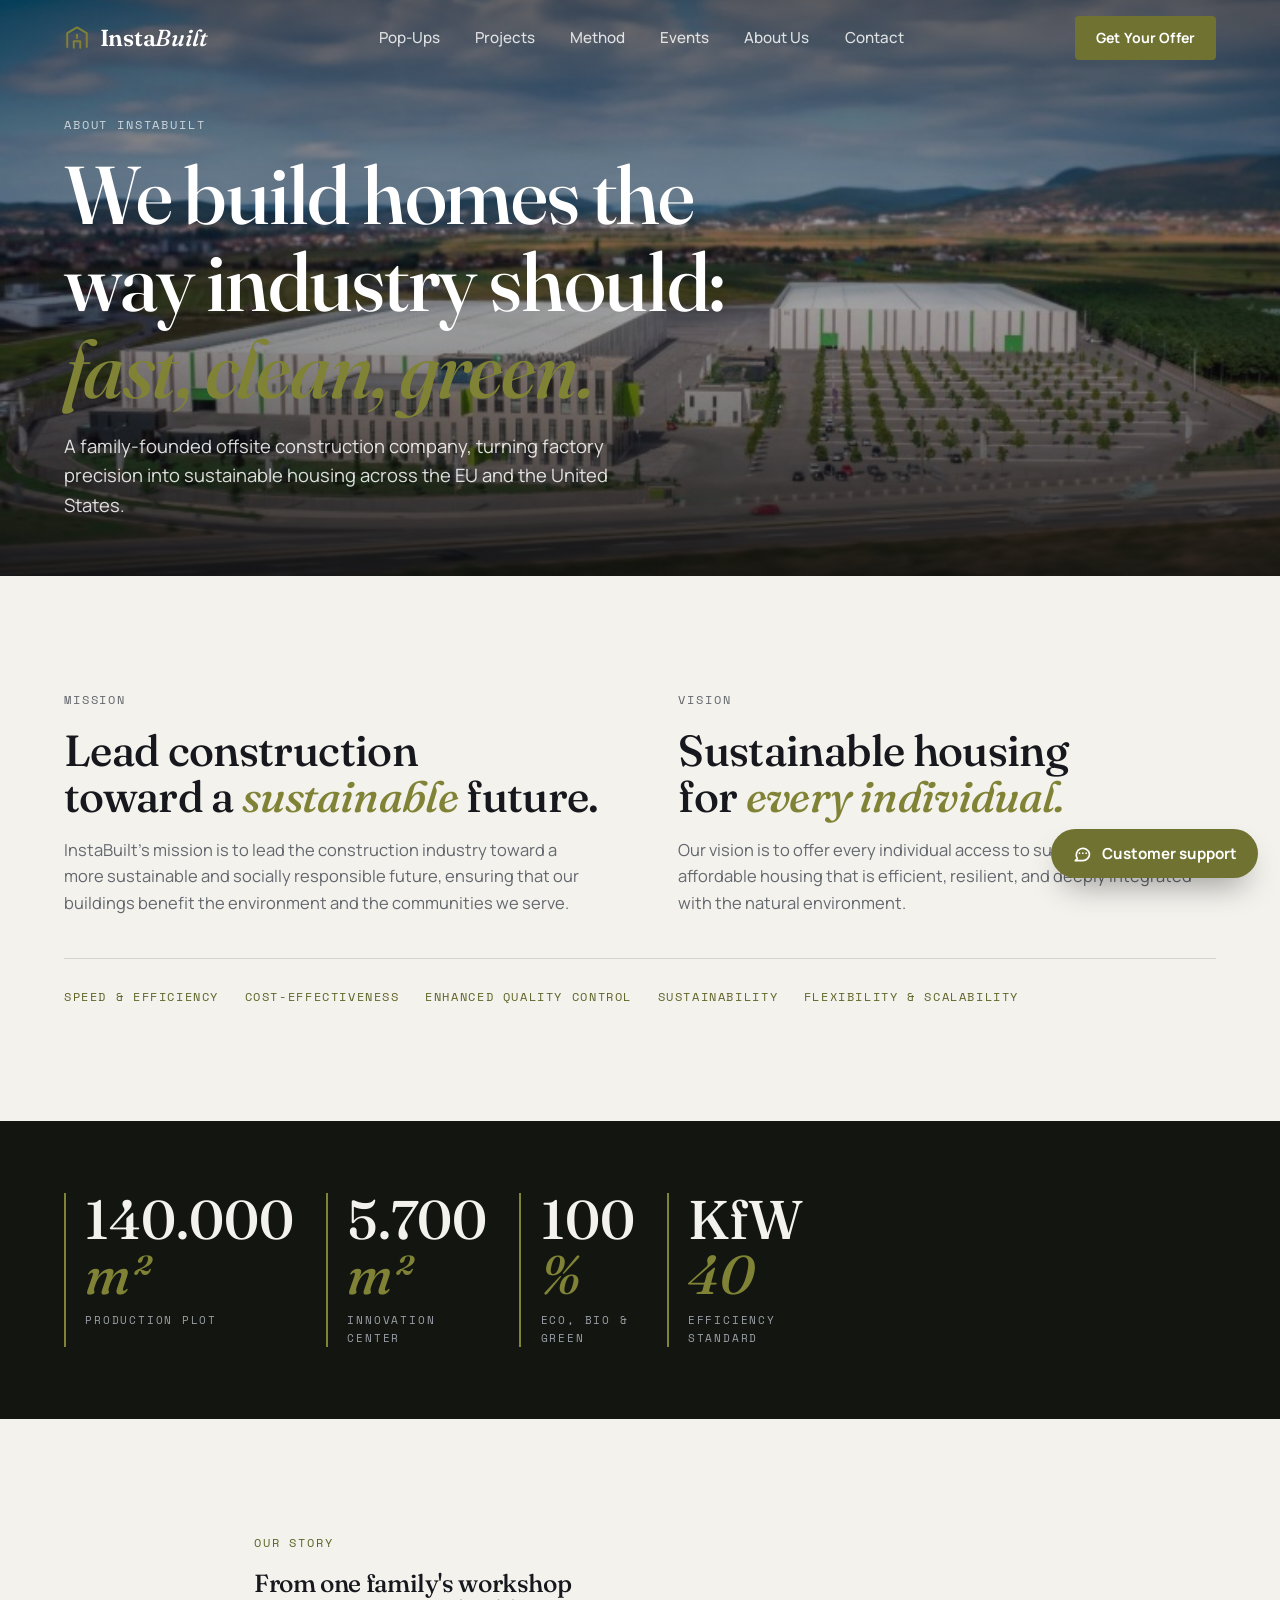
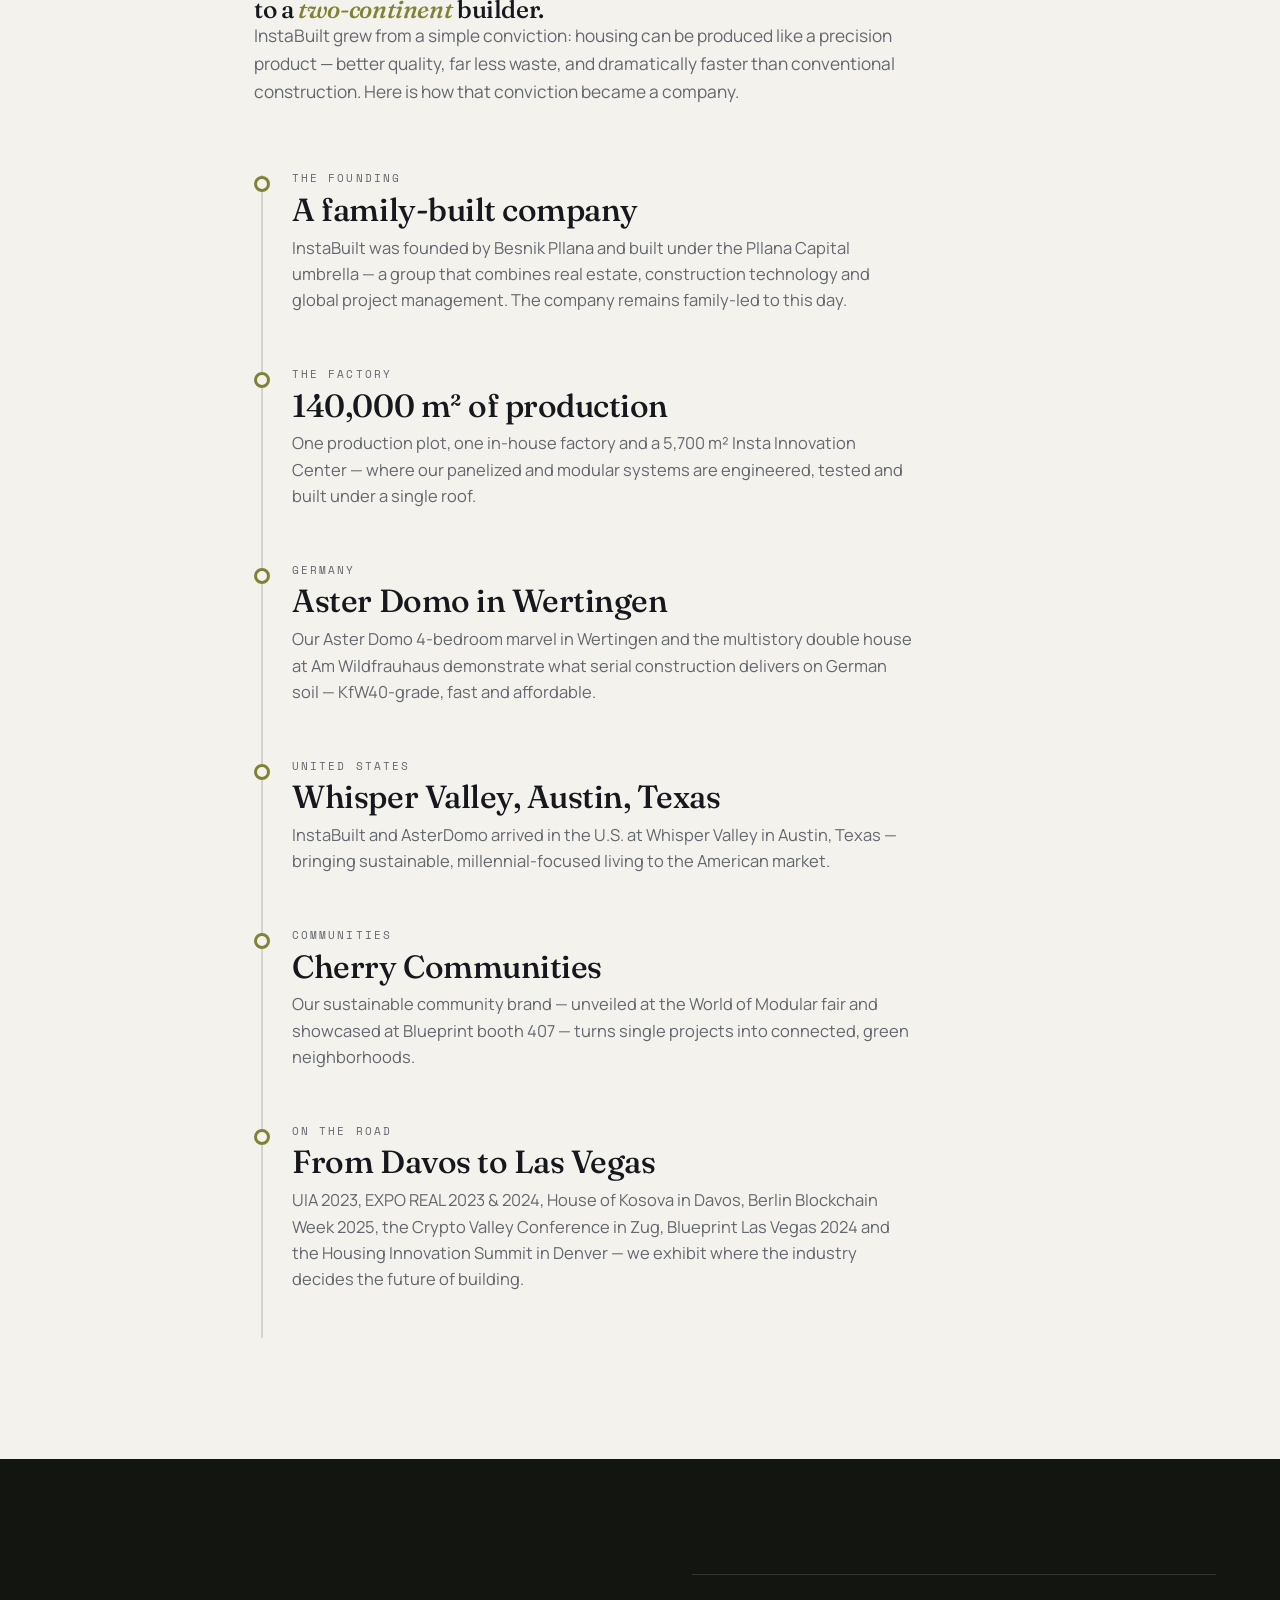
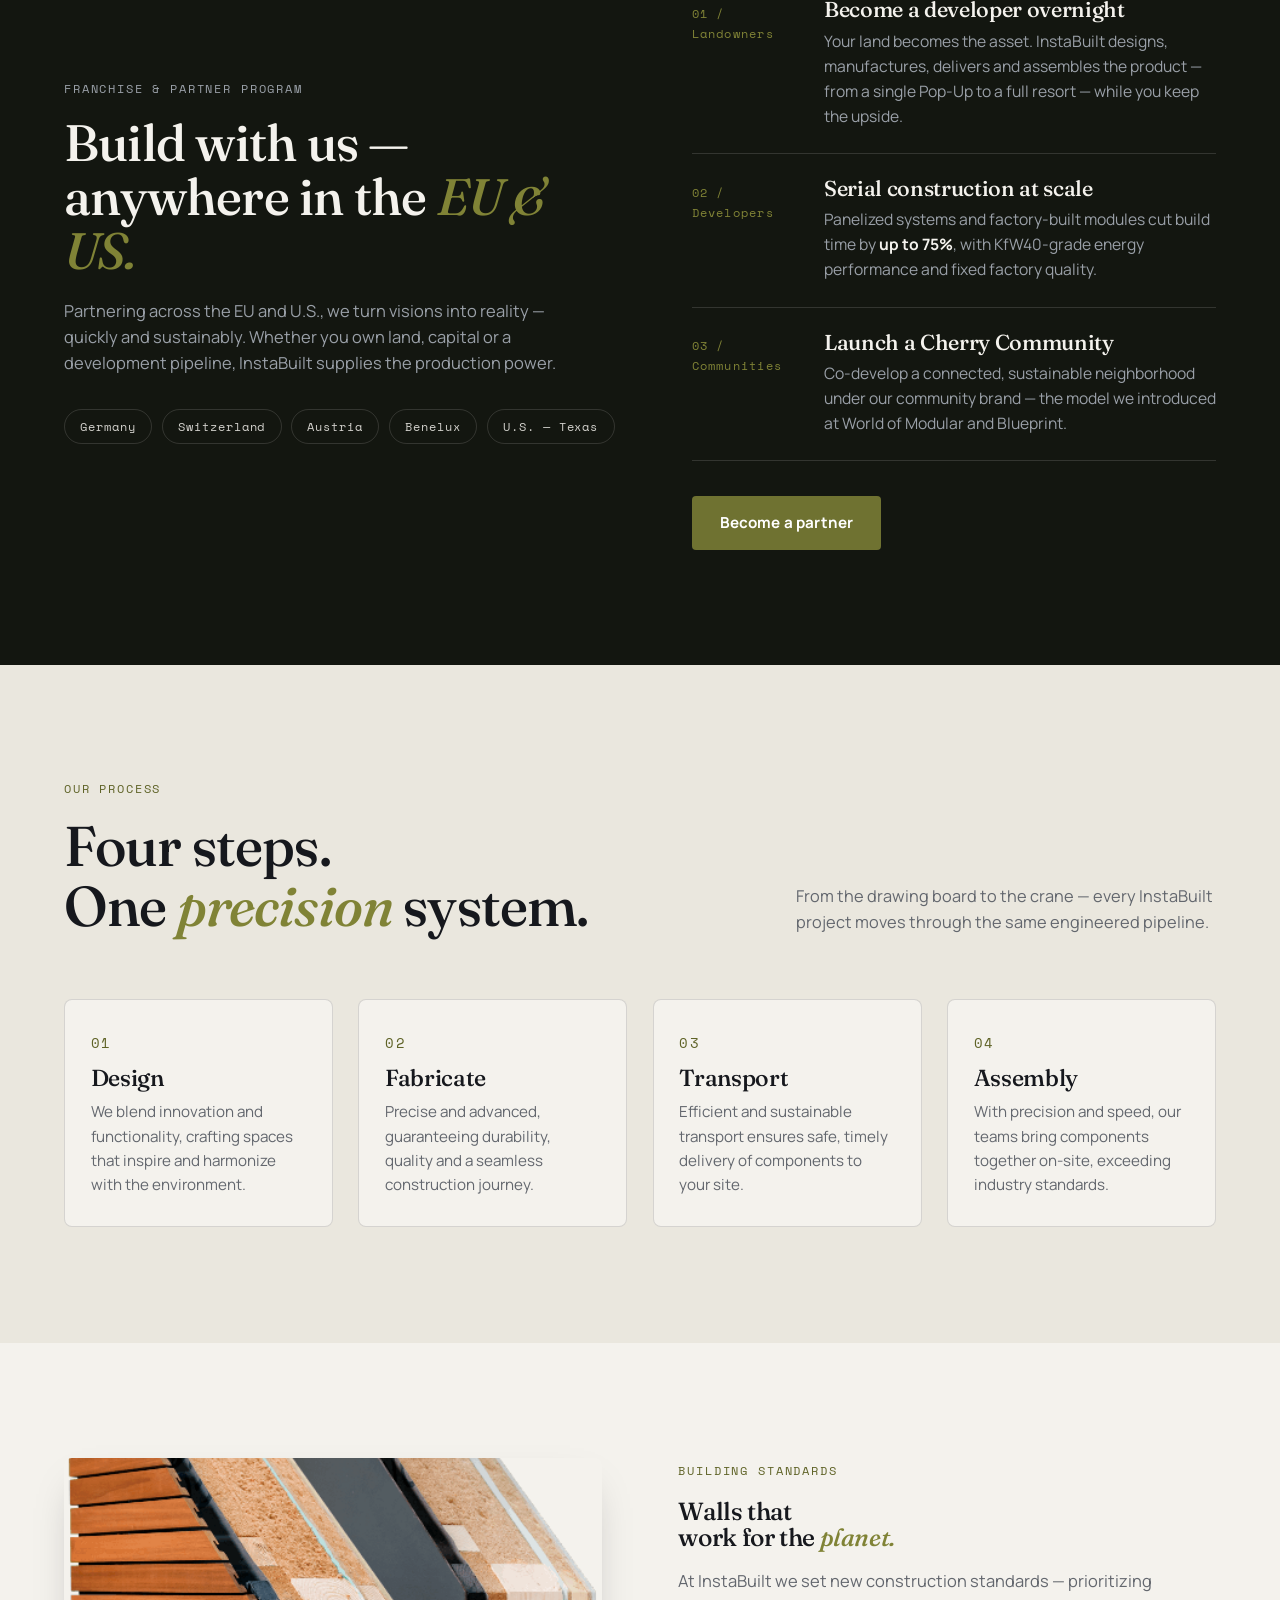
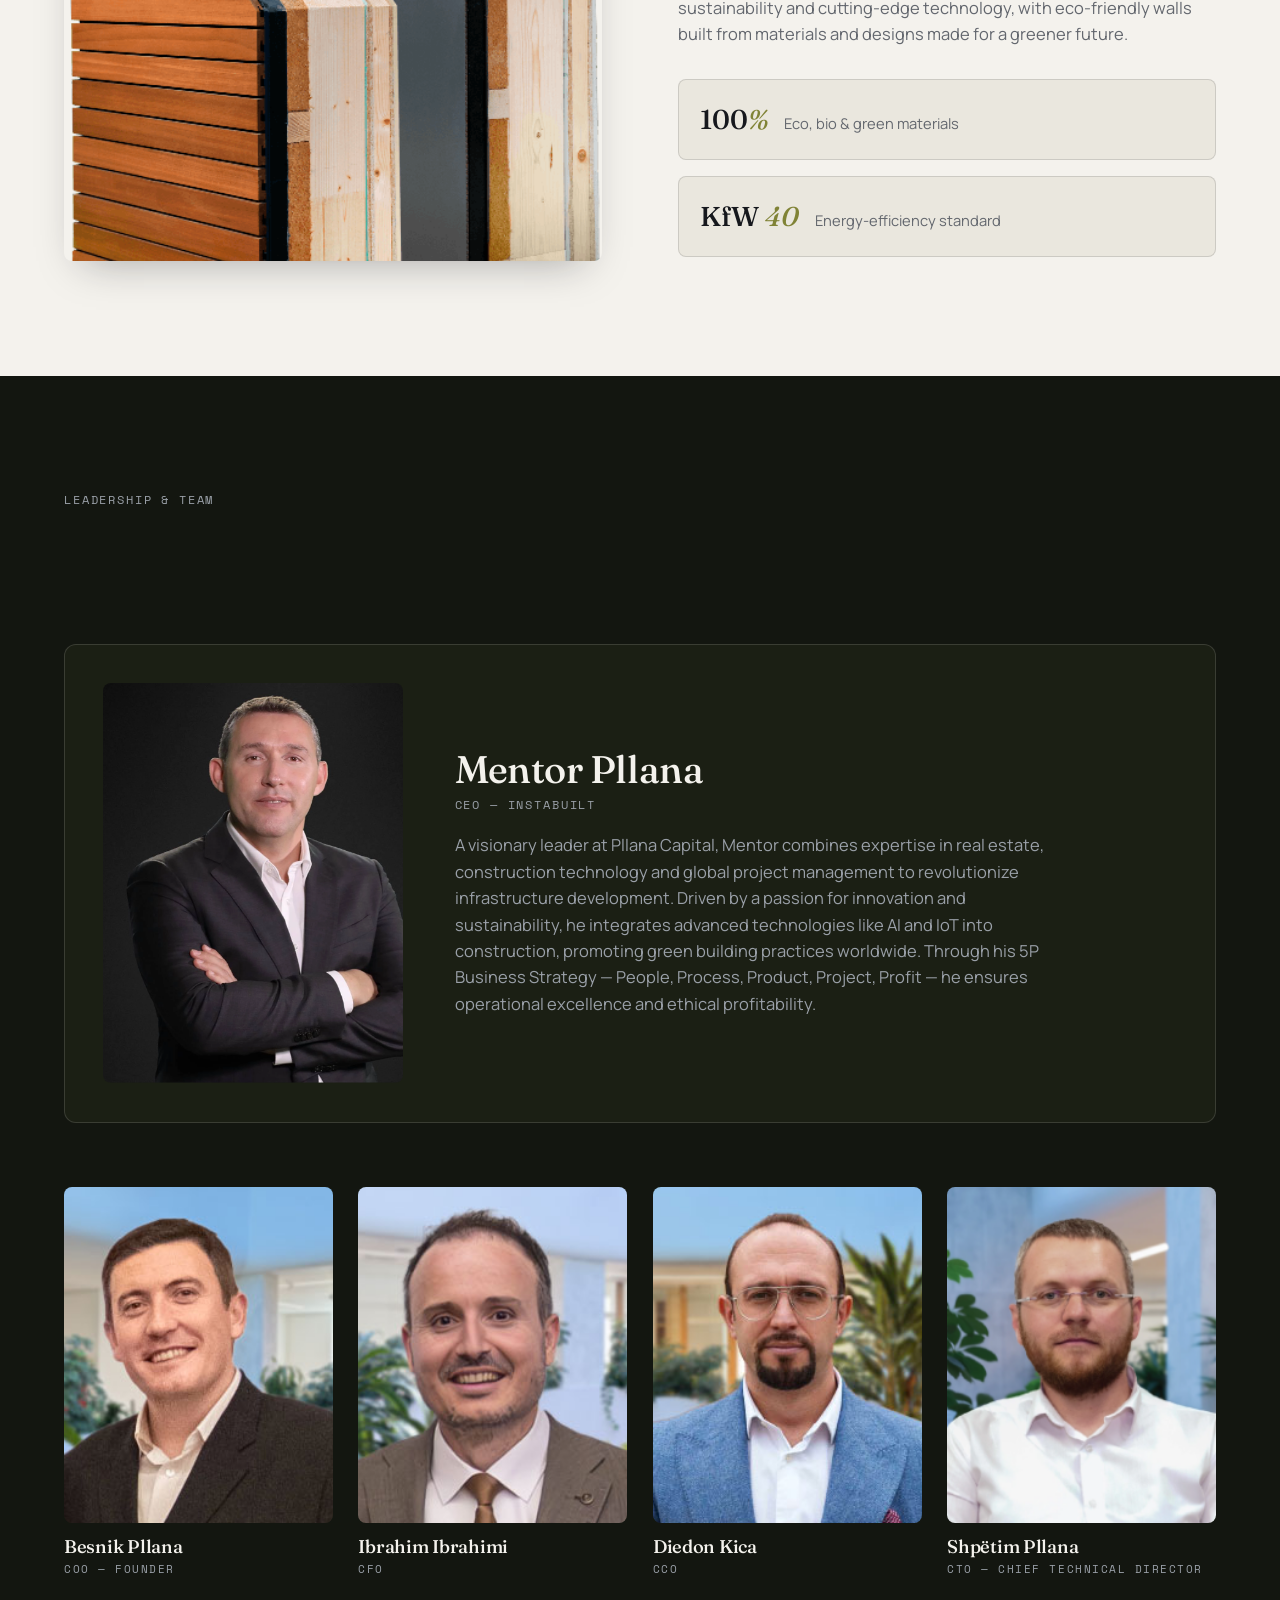
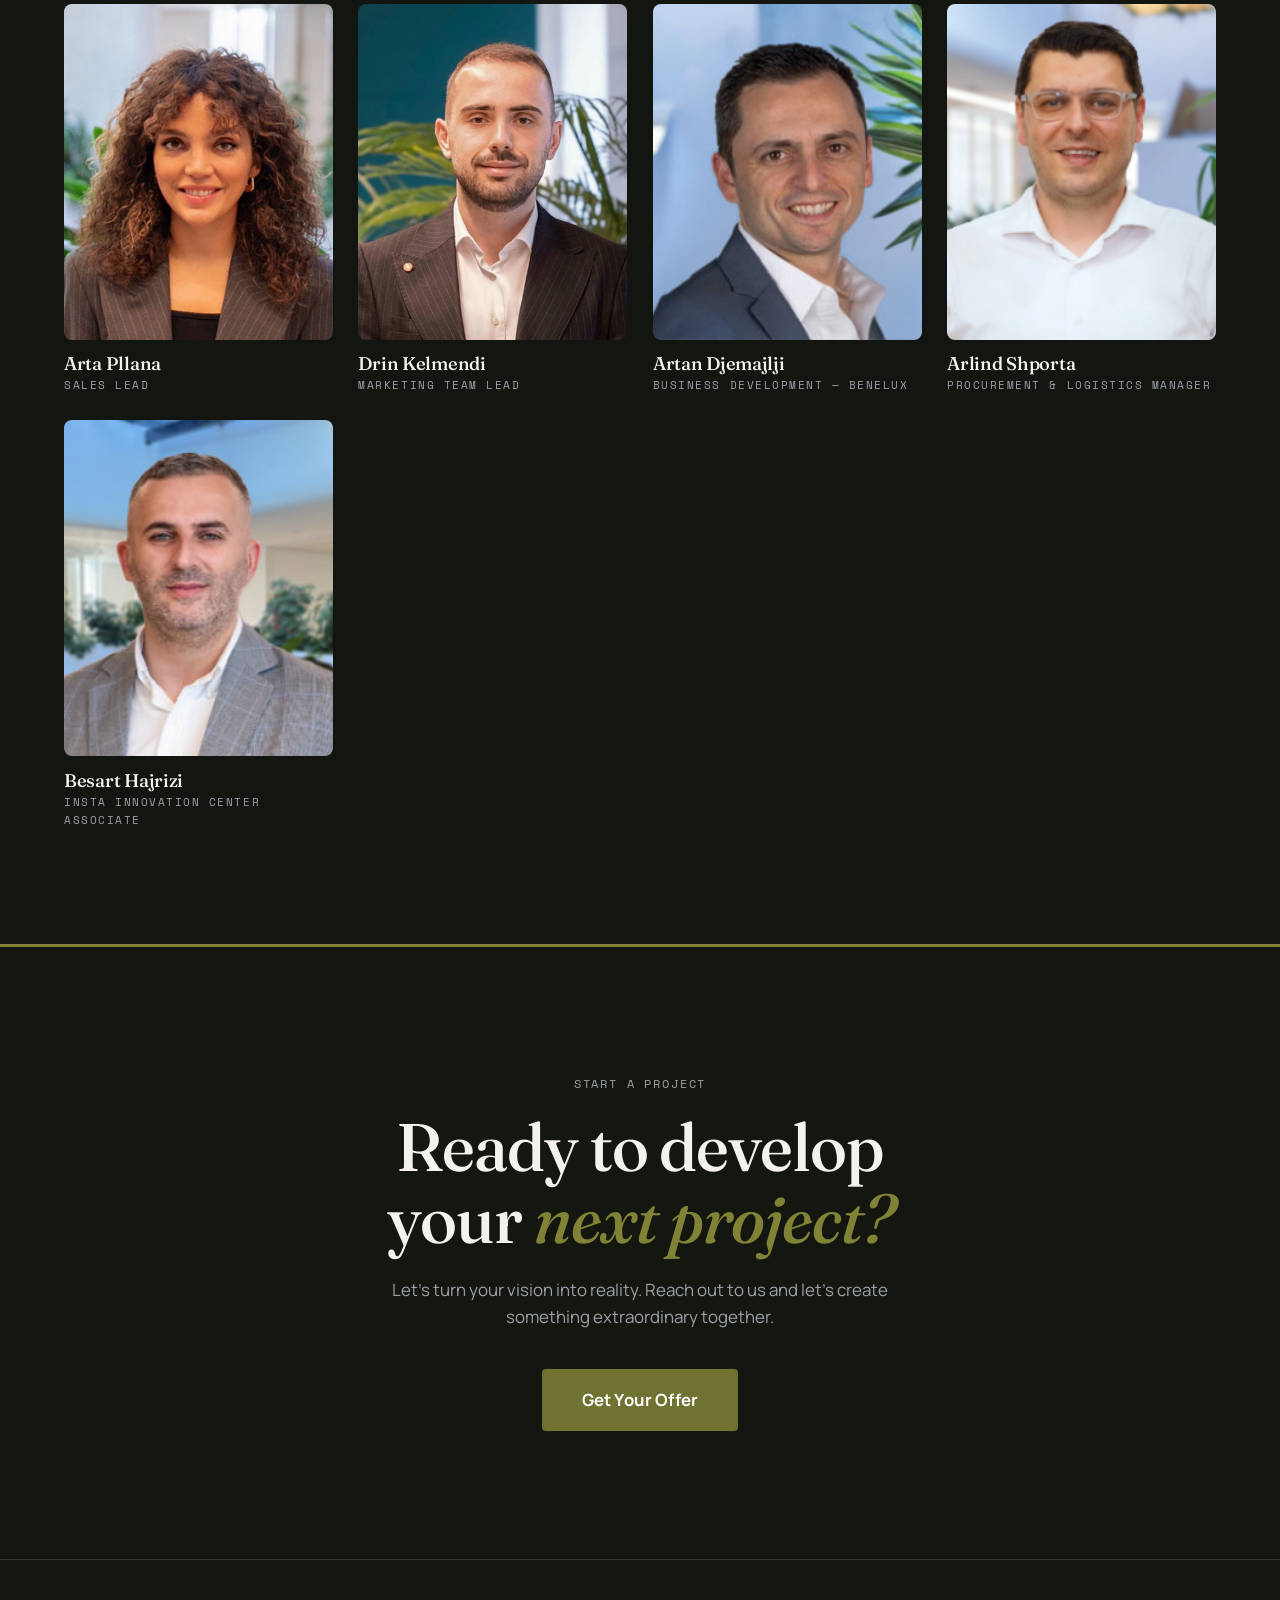
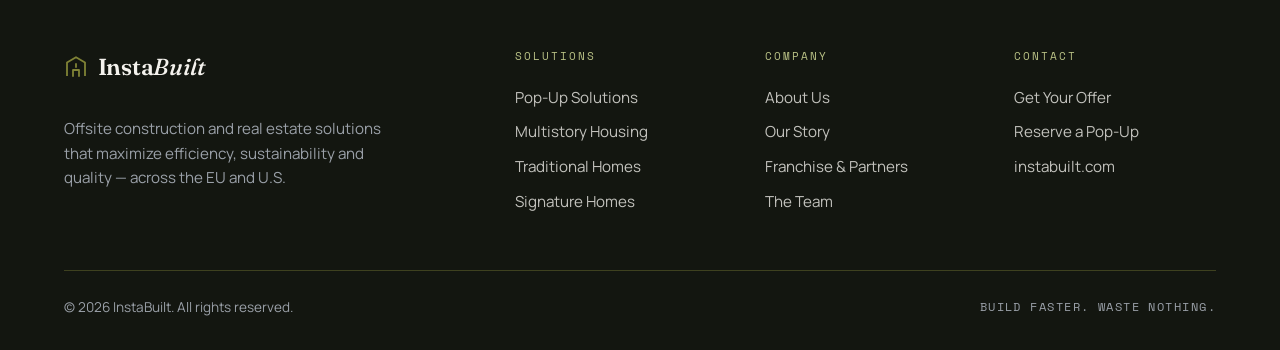
==== commit 86493f18: "Zigzag method rows, events slideshow w/ arrows, reordered sections, customer-support chat widget, mo" ====
--- a/about.html
+++ b/about.html
@@ -405,6 +405,48 @@
   </div>
 </footer>
 
+<!-- ============ CHAT WIDGET ============ -->
+<button class="chat-btn" id="chatBtn" type="button" aria-expanded="false" aria-haspopup="dialog" aria-label="Open customer support chat">
+  <svg viewBox="0 0 24 24" width="20" height="20" fill="none" stroke="currentColor" stroke-width="2" stroke-linecap="round" stroke-linejoin="round" aria-hidden="true">
+    <path d="M21 12a8 8 0 0 1-8 8H4l2.4-2.4A8 8 0 1 1 21 12z"/>
+    <path d="M9 11h.01M13 11h.01M17 11h.01"/>
+  </svg>
+  <span>Customer support</span>
+</button>
+
+<div class="chat-panel" id="chatPanel" role="dialog" aria-label="Customer support chat" aria-hidden="true">
+  <div class="chat-head">
+    <span class="chat-avatar" aria-hidden="true">
+      <svg viewBox="0 0 24 24" width="18" height="18" fill="none" stroke="currentColor" stroke-width="2" stroke-linecap="round" stroke-linejoin="round">
+        <path d="M4 13a8 8 0 0 1 16 0"/>
+        <rect x="2.5" y="13" width="4" height="6" rx="1.5"/>
+        <rect x="17.5" y="13" width="4" height="6" rx="1.5"/>
+        <path d="M20 19a4 4 0 0 1-4 2h-2"/>
+      </svg>
+    </span>
+    <div>
+      <h3>Customer support</h3>
+      <p>InstaBuilt · usually replies instantly</p>
+    </div>
+    <button class="chat-close" id="chatClose" type="button" aria-label="Close chat">
+      <svg viewBox="0 0 24 24" width="16" height="16" fill="none" stroke="currentColor" stroke-width="2.4" stroke-linecap="round"><path d="M6 6l12 12M18 6L6 18"/></svg>
+    </button>
+  </div>
+  <div class="chat-body" id="chatBody"></div>
+  <div class="chat-quick" id="chatQuick">
+    <button type="button">Pop-Up sizes &amp; prices</button>
+    <button type="button">How fast can you build?</button>
+    <button type="button">Sustainability &amp; waste</button>
+    <button type="button">Become a partner</button>
+  </div>
+  <form class="chat-input" id="chatForm">
+    <input id="chatInput" type="text" placeholder="Type your message…" aria-label="Your message" autocomplete="off">
+    <button class="chat-send" type="submit" aria-label="Send message">
+      <svg viewBox="0 0 24 24" width="16" height="16" fill="none" stroke="currentColor" stroke-width="2.2" stroke-linecap="round" stroke-linejoin="round"><path d="M22 2L11 13M22 2l-7 20-4-9-9-4 20-7z"/></svg>
+    </button>
+  </form>
+</div>
+
 <script src="js/main.js"></script>
 </body>
 </html>
--- a/css/style.css
+++ b/css/style.css
@@ -16,8 +16,8 @@
   --accent-btn-hover: #5f6228;
   --accent-ink: #ffffff;
   --line: rgba(22, 24, 29, 0.14);
-  --dark: #121417;
-  --dark-2: #1a1d22;
+  --dark: #131610;
+  --dark-2: #1b1f14;
   --dark-line: rgba(244, 242, 237, 0.14);
   --dark-muted: #9aa0a8;
 
@@ -66,7 +66,7 @@
   font-size: 0.72rem;
   letter-spacing: 0.16em;
   text-transform: uppercase;
-  color: var(--muted);
+  color: var(--accent-deep);
   margin-bottom: 1.1rem;
 }
 
@@ -144,8 +144,8 @@
 }
 
 .btn-ghost:hover {
-  border-color: #fff;
-  background: rgba(255, 255, 255, 0.12);
+  border-color: rgba(222, 230, 158, 0.9);
+  background: rgba(128, 131, 54, 0.3);
   transform: translateY(-2px);
 }
 
@@ -277,6 +277,7 @@
   border-bottom: 1px solid rgba(244, 242, 237, 0.08);
 }
 
+.mobile-menu a:hover { color: #d9e0a8; }
 .mobile-menu .btn { margin-top: 1rem; justify-content: center; }
 
 /* ---------- Hero ---------- */
@@ -301,8 +302,9 @@
   position: absolute;
   inset: 0;
   background:
-    linear-gradient(180deg, rgba(10, 11, 13, 0.55) 0%, rgba(10, 11, 13, 0.12) 35%, rgba(10, 11, 13, 0.55) 72%, rgba(10, 11, 13, 0.88) 100%),
-    linear-gradient(90deg, rgba(10, 11, 13, 0.5) 0%, rgba(10, 11, 13, 0.05) 60%);
+    linear-gradient(180deg, rgba(12, 14, 9, 0.62) 0%, rgba(10, 11, 13, 0.14) 35%, rgba(14, 17, 8, 0.58) 72%, rgba(10, 12, 6, 0.9) 100%),
+    linear-gradient(90deg, rgba(12, 14, 9, 0.55) 0%, rgba(10, 11, 13, 0.05) 60%),
+    linear-gradient(115deg, rgba(128, 131, 54, 0.22) 0%, rgba(128, 131, 54, 0) 45%);
 }
 
 .hero-content {
@@ -351,7 +353,7 @@
   font-size: 0.82rem;
   letter-spacing: 0.08em;
   padding: 0.45rem 0.95rem;
-  border: 1px solid rgba(255, 255, 255, 0.35);
+  border: 1px solid rgba(214, 222, 140, 0.55);
   border-radius: 999px;
   color: #fff;
   backdrop-filter: blur(6px);
@@ -362,7 +364,7 @@
   font-size: 0.72rem;
   letter-spacing: 0.16em;
   text-transform: uppercase;
-  color: rgba(255, 255, 255, 0.6);
+  color: rgba(224, 232, 168, 0.95);
   margin-left: 0.4rem;
 }
 
@@ -372,7 +374,7 @@
   bottom: 2.2rem;
   z-index: 3;
   width: 46px; height: 46px;
-  border: 1px solid rgba(255, 255, 255, 0.4);
+  border: 1px solid rgba(214, 222, 140, 0.55);
   border-radius: 999px;
   display: flex;
   align-items: flex-start;
@@ -432,9 +434,10 @@
   font-family: var(--font-mono);
   font-size: 0.85rem;
   padding: 0.55rem 1.15rem;
-  border: 1px solid var(--line);
+  border: 1px solid var(--accent);
   border-radius: 999px;
-  background: var(--paper-2);
+  background: #eef0dc;
+  color: var(--accent-deep);
 }
 
 .feature-copy {
@@ -481,6 +484,7 @@
   transition: transform 0.6s cubic-bezier(0.2, 0.6, 0.2, 1);
 }
 
+.project-card:hover { box-shadow: 0 0 0 2px var(--accent); }
 .project-card:hover .project-img img { transform: scale(1.05); }
 
 .project-cap {
@@ -551,6 +555,9 @@
   padding: clamp(3rem, 6vw, 5.5rem) 0;
   border-top: 1px solid var(--dark-line);
 }
+
+.method-row-flip .method-media { order: 2; }
+.method-row-flip .method-body { order: 1; }
 
 .method-media { position: relative; }
 
@@ -606,7 +613,9 @@
 
 /* ---------- Mission band ---------- */
 .mission {
-  background: var(--paper-2);
+  background: linear-gradient(180deg, #eef0dc 0%, #e7ead2 100%);
+  border-top: 1px solid rgba(128, 131, 54, 0.3);
+  border-bottom: 1px solid rgba(128, 131, 54, 0.3);
   padding: clamp(5rem, 11vw, 9rem) clamp(1.25rem, 5vw, 4rem);
 }
 
@@ -636,6 +645,8 @@
   gap: 1.4rem;
   overflow-x: auto;
   scroll-snap-type: x mandatory;
+  scroll-behavior: smooth;
+  overscroll-behavior-x: contain;
   padding-bottom: 1.2rem;
   margin: 0 -1rem;
   padding-left: 1rem;
@@ -646,6 +657,31 @@
 
 .event-scroll::-webkit-scrollbar { height: 6px; }
 .event-scroll::-webkit-scrollbar-thumb { background: rgba(22, 24, 29, 0.3); border-radius: 3px; }
+
+.event-nav {
+  display: flex;
+  gap: 0.6rem;
+  justify-content: flex-end;
+  margin: -1.2rem 0 1.6rem;
+}
+
+.event-arrow {
+  width: 48px; height: 48px;
+  border-radius: 999px;
+  border: 1px solid var(--line);
+  background: var(--paper);
+  color: var(--ink);
+  cursor: pointer;
+  display: inline-flex;
+  align-items: center;
+  justify-content: center;
+  transition: background 0.18s ease, color 0.18s ease, border-color 0.18s ease, opacity 0.18s ease;
+}
+
+.event-arrow:hover { background: var(--accent-btn); border-color: var(--accent-btn); color: #fff; }
+.event-arrow:disabled { opacity: 0.3; cursor: default; }
+.event-arrow:disabled:hover { background: var(--paper); border-color: var(--line); color: var(--ink); }
+.event-arrow svg { width: 18px; height: 18px; }
 
 .event-card {
   flex: 0 0 340px;
@@ -683,9 +719,10 @@
 
 /* ---------- CTA ---------- */
 .cta {
-  background: var(--ink);
+  background: #14170f;
   color: var(--paper);
   text-align: center;
+  border-top: 3px solid var(--accent);
   padding: clamp(5rem, 10vw, 8rem) clamp(1.25rem, 5vw, 4rem);
 }
 
@@ -740,7 +777,7 @@
   font-size: 0.68rem;
   letter-spacing: 0.18em;
   text-transform: uppercase;
-  color: var(--dark-muted);
+  color: #b9c185;
   margin-bottom: 0.6rem;
 }
 
@@ -762,14 +799,14 @@
   transition: transform 0.2s ease;
 }
 
-.footer-col a:hover { color: #fff; }
+.footer-col a:hover { color: #e2e7b4; }
 .footer-col a:hover::after { transform: scaleX(1); }
 
 .footer-bottom {
   max-width: 1400px;
   margin: 3.5rem auto 0;
   padding-top: 1.6rem;
-  border-top: 1px solid var(--dark-line);
+  border-top: 1px solid rgba(128, 131, 54, 0.4);
   display: flex;
   justify-content: space-between;
   gap: 1rem;
@@ -805,6 +842,7 @@
 @media (max-width: 820px) {
   .nav-links, .btn-nav { display: none; }
   .nav-toggle { display: flex; }
+  .event-nav { display: none; }
   .section-head { flex-direction: column; align-items: flex-start; gap: 1.2rem; }
   .project-grid { grid-template-columns: 1fr; }
   .project-card-lg { grid-column: auto; }
@@ -816,6 +854,203 @@
   .hero-scroll { display: none; }
   .event-card { flex-basis: 285px; }
   .footer-inner { grid-template-columns: 1fr; gap: 2.2rem; }
+}
+
+/* ---------- Chat widget ---------- */
+.chat-btn {
+  position: fixed;
+  right: 1.4rem;
+  bottom: 1.4rem;
+  z-index: 300;
+  display: flex;
+  align-items: center;
+  gap: 0.6rem;
+  background: var(--accent-btn);
+  color: #fff;
+  border: none;
+  border-radius: 999px;
+  padding: 0.85rem 1.3rem;
+  font-family: var(--font-body);
+  font-weight: 700;
+  font-size: 0.95rem;
+  cursor: pointer;
+  box-shadow: 0 16px 32px -12px rgba(0, 0, 0, 0.45);
+  transition: transform 0.2s ease, background 0.2s ease;
+}
+
+.chat-btn:hover {
+  background: var(--accent-btn-hover);
+  transform: translateY(-2px);
+}
+
+.chat-panel {
+  position: fixed;
+  right: 1.4rem;
+  bottom: 5.7rem;
+  z-index: 300;
+  width: min(380px, calc(100vw - 2.4rem));
+  background: var(--paper);
+  border: 1px solid var(--line);
+  border-radius: 14px;
+  box-shadow: 0 30px 60px -20px rgba(0, 0, 0, 0.4);
+  display: flex;
+  flex-direction: column;
+  overflow: hidden;
+  opacity: 0;
+  transform: translateY(12px) scale(0.98);
+  pointer-events: none;
+  transition: opacity 0.22s ease, transform 0.22s ease;
+}
+
+.chat-panel.open {
+  opacity: 1;
+  transform: none;
+  pointer-events: auto;
+}
+
+.chat-head {
+  background: var(--accent-btn);
+  color: #fff;
+  padding: 1rem 1.1rem;
+  display: flex;
+  align-items: center;
+  gap: 0.7rem;
+}
+
+.chat-avatar {
+  width: 34px; height: 34px;
+  border-radius: 50%;
+  background: rgba(255, 255, 255, 0.18);
+  display: flex;
+  align-items: center;
+  justify-content: center;
+  flex-shrink: 0;
+}
+
+.chat-head h3 {
+  font-family: var(--font-body);
+  font-size: 1rem;
+  font-weight: 700;
+  color: #fff;
+  line-height: 1.2;
+}
+
+.chat-head p {
+  font-size: 0.72rem;
+  color: rgba(255, 255, 255, 0.82);
+  line-height: 1.3;
+}
+
+.chat-close {
+  margin-left: auto;
+  background: none;
+  border: none;
+  color: #fff;
+  cursor: pointer;
+  width: 32px; height: 32px;
+  border-radius: 50%;
+  display: flex;
+  align-items: center;
+  justify-content: center;
+  flex-shrink: 0;
+}
+
+.chat-close:hover { background: rgba(255, 255, 255, 0.15); }
+
+.chat-body {
+  display: flex;
+  flex-direction: column;
+  gap: 0.6rem;
+  padding: 1rem;
+  max-height: 320px;
+  overflow-y: auto;
+}
+
+.msg {
+  max-width: 85%;
+  padding: 0.6rem 0.9rem;
+  border-radius: 12px;
+  font-size: 0.9rem;
+  line-height: 1.5;
+}
+
+.msg.bot {
+  background: #e7e9d8;
+  color: var(--ink);
+  align-self: flex-start;
+  border-bottom-left-radius: 4px;
+}
+
+.msg.user {
+  background: var(--accent-btn);
+  color: #fff;
+  align-self: flex-end;
+  border-bottom-right-radius: 4px;
+}
+
+.msg.typing { color: var(--muted); font-style: italic; }
+
+.chat-quick {
+  display: flex;
+  flex-wrap: wrap;
+  gap: 0.45rem;
+  padding: 0 1rem 0.75rem;
+}
+
+.chat-quick button {
+  font-family: var(--font-body);
+  font-size: 0.78rem;
+  font-weight: 600;
+  padding: 0.4rem 0.85rem;
+  border-radius: 999px;
+  border: 1px solid var(--accent);
+  color: var(--accent-deep);
+  background: transparent;
+  cursor: pointer;
+  transition: background 0.15s ease, color 0.15s ease;
+}
+
+.chat-quick button:hover { background: var(--accent-btn); color: #fff; }
+
+.chat-input {
+  display: flex;
+  gap: 0.5rem;
+  padding: 0.8rem 1rem;
+  border-top: 1px solid var(--line);
+  background: var(--paper);
+}
+
+.chat-input input {
+  flex: 1;
+  min-width: 0;
+  border: 1px solid var(--line);
+  border-radius: 999px;
+  padding: 0.6rem 1rem;
+  font-family: var(--font-body);
+  font-size: 0.9rem;
+  background: #fff;
+}
+
+.chat-input input:focus { outline: none; border-color: var(--accent); }
+
+.chat-send {
+  width: 40px; height: 40px;
+  border-radius: 50%;
+  background: var(--accent-btn);
+  border: none;
+  color: #fff;
+  cursor: pointer;
+  display: flex;
+  align-items: center;
+  justify-content: center;
+  flex-shrink: 0;
+  transition: background 0.15s ease;
+}
+
+.chat-send:hover { background: var(--accent-btn-hover); }
+
+@media (max-width: 640px) {
+  .chat-panel { bottom: 5.3rem; }
 }
 
 /* ---------- Reduced motion ---------- */
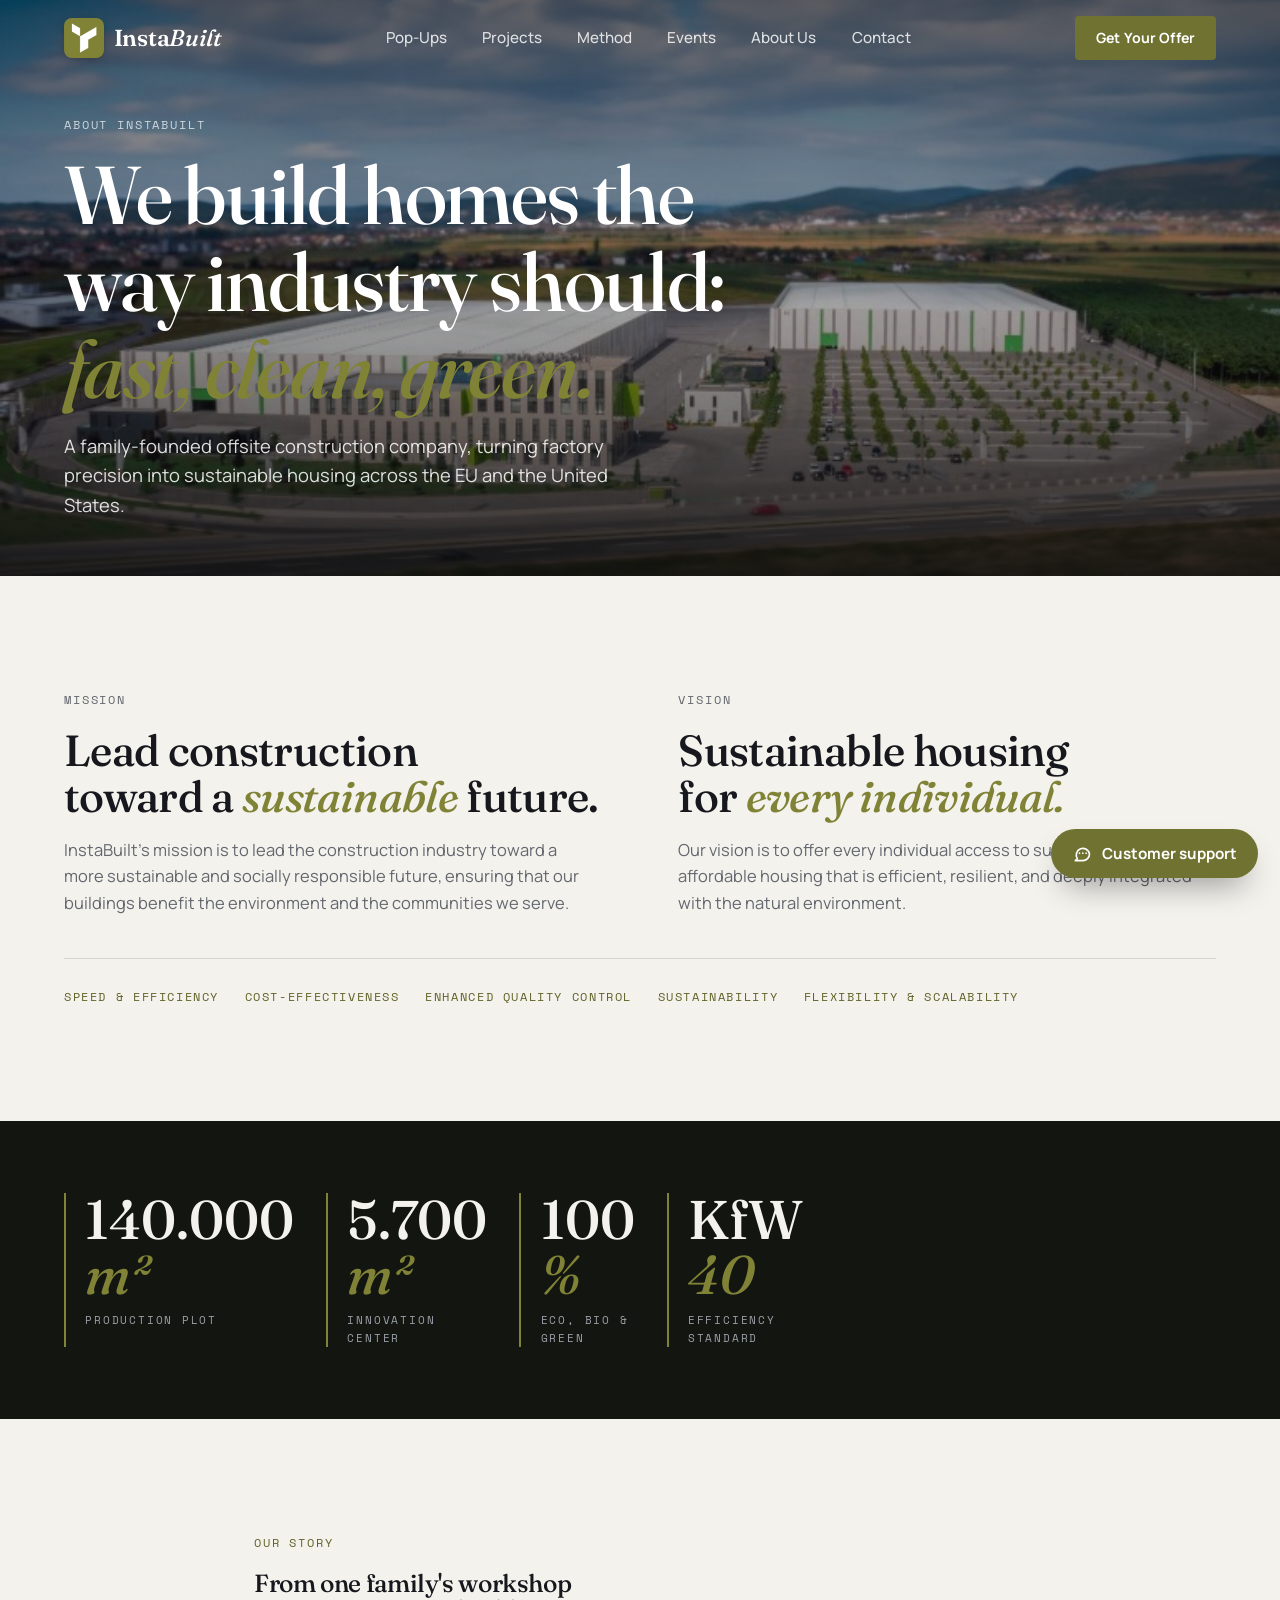
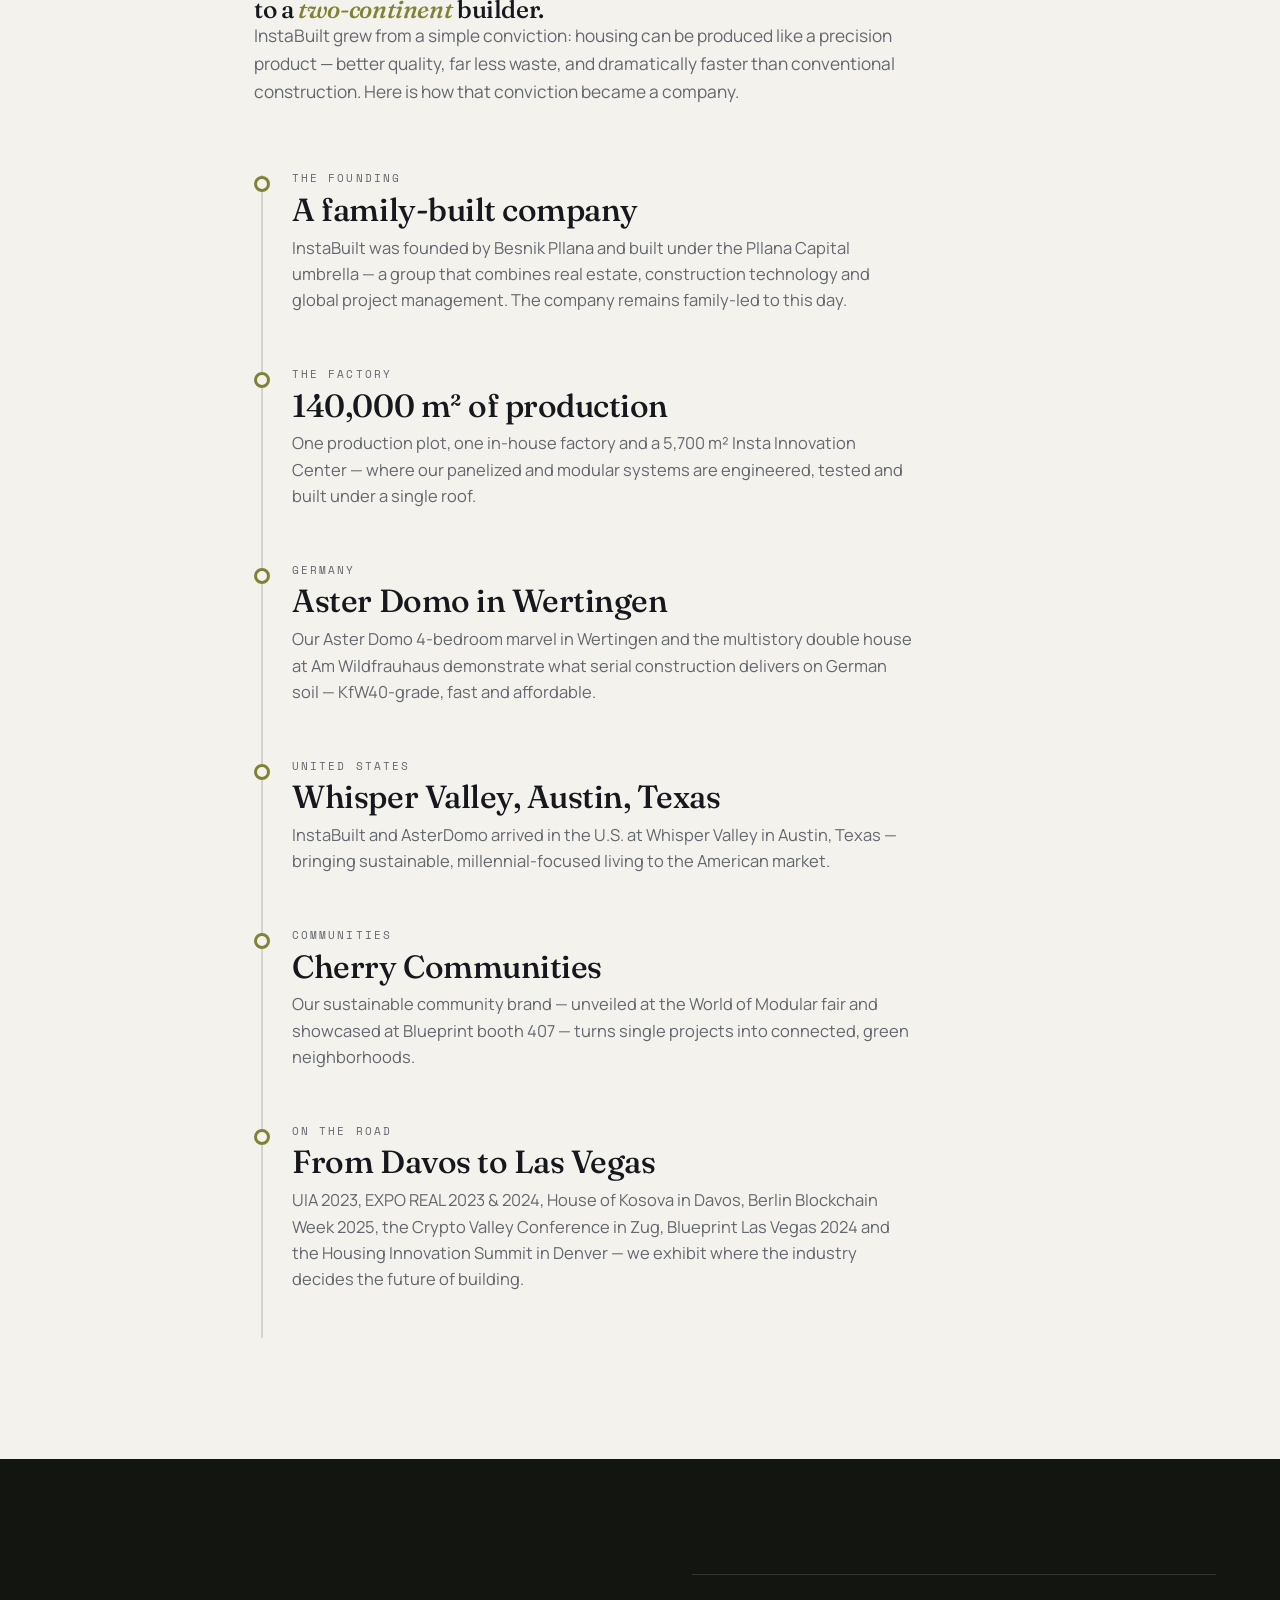
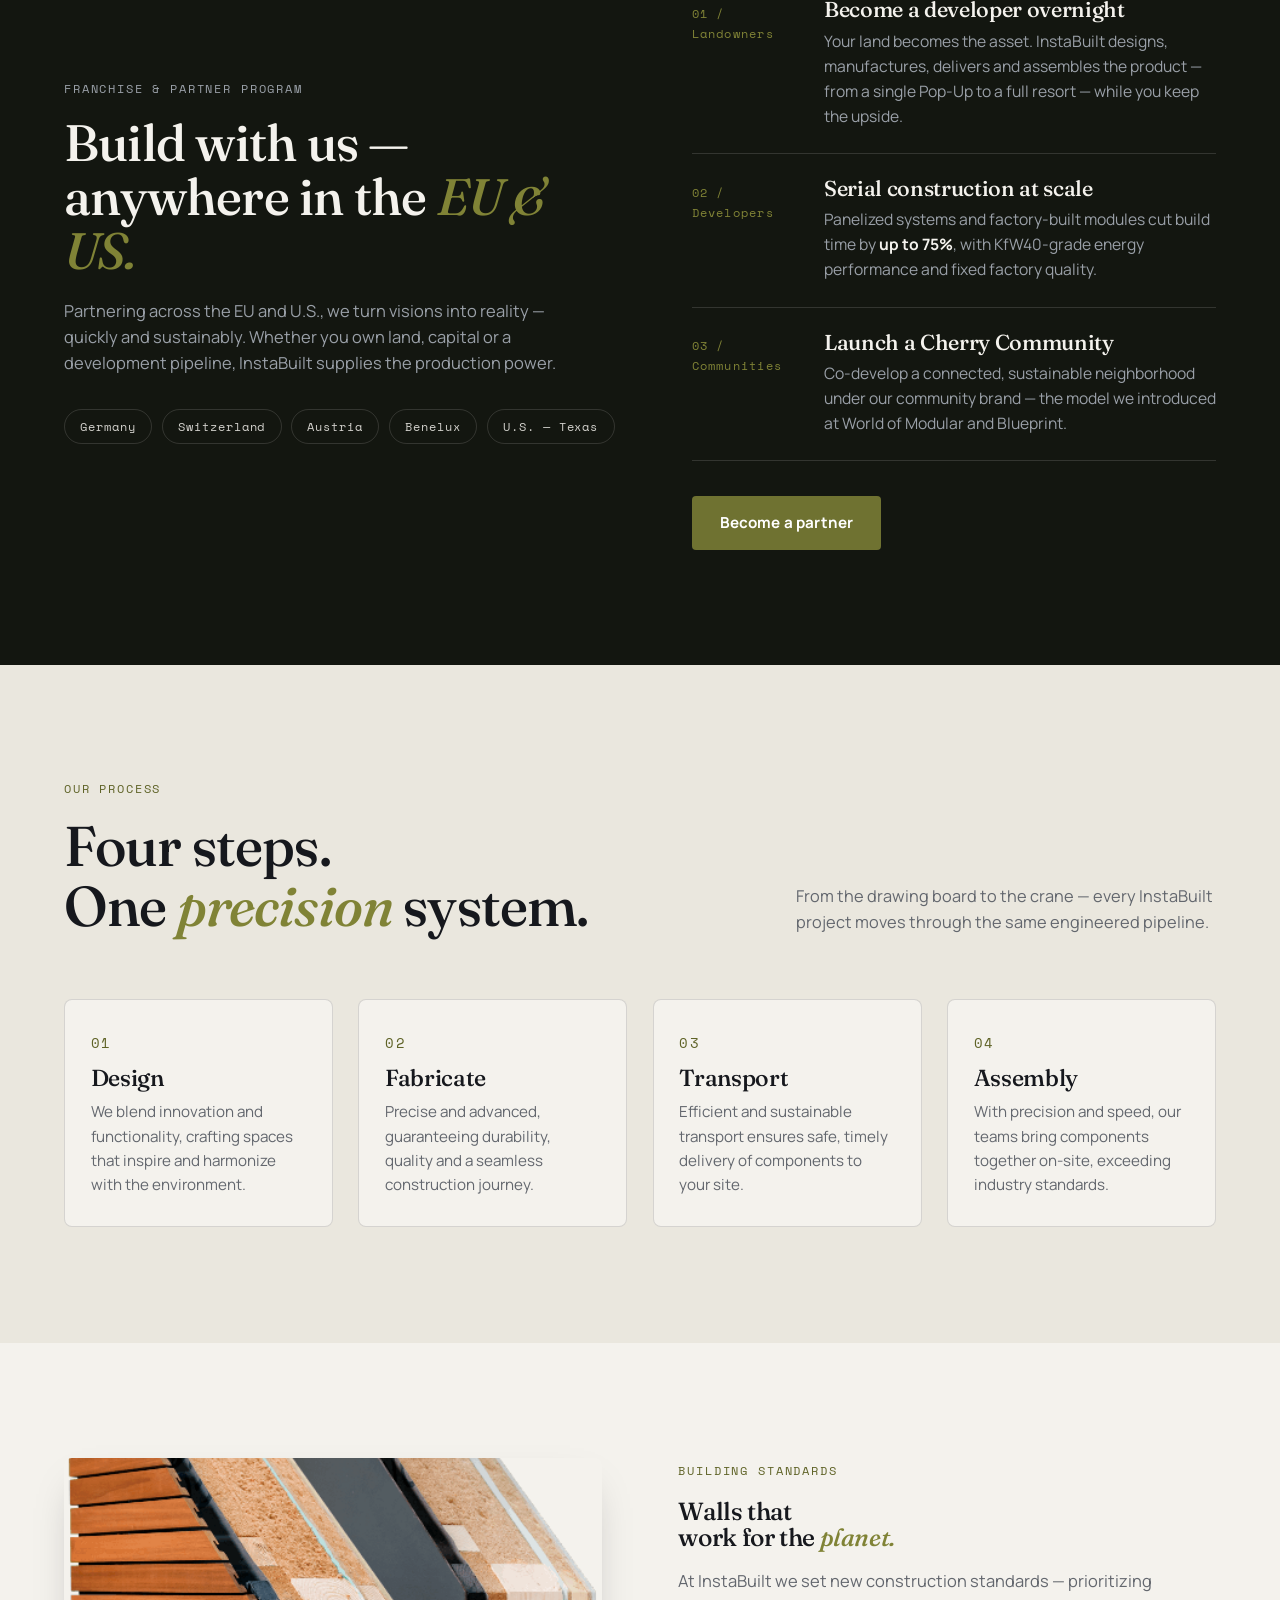
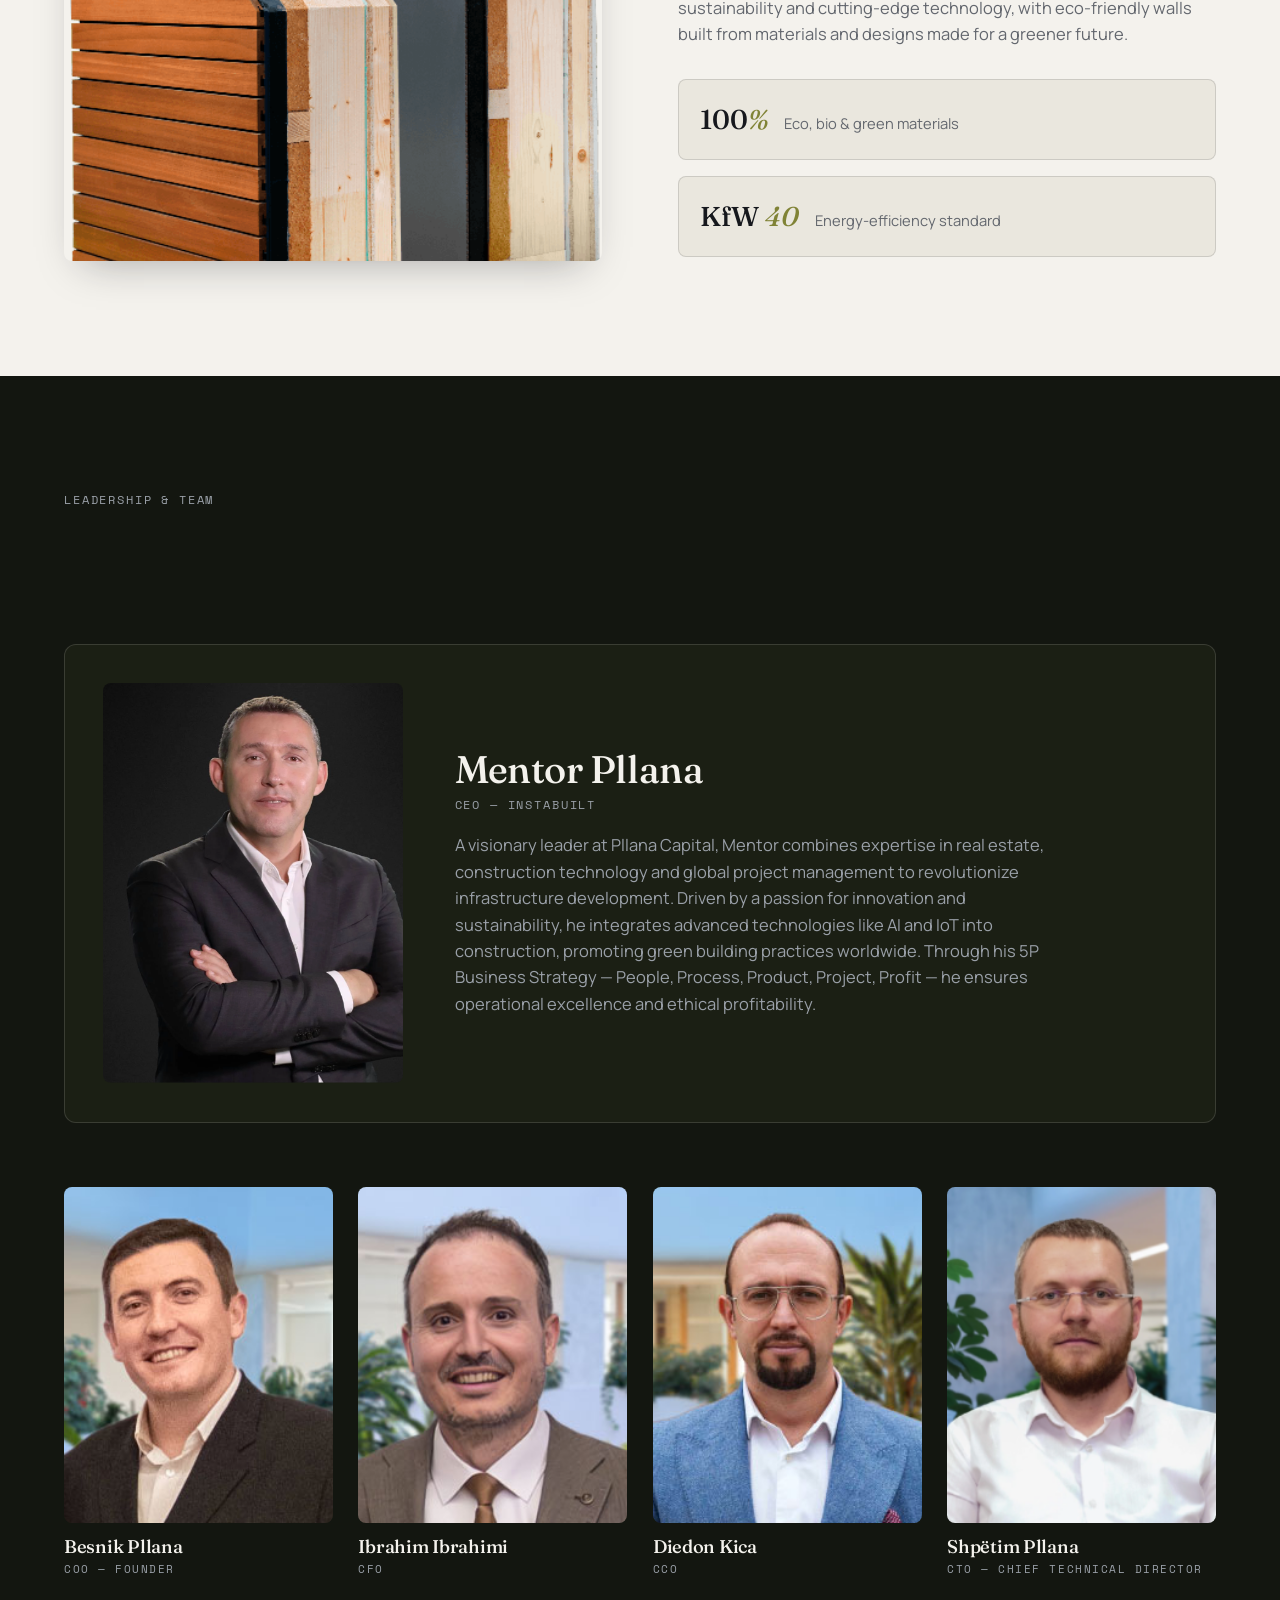
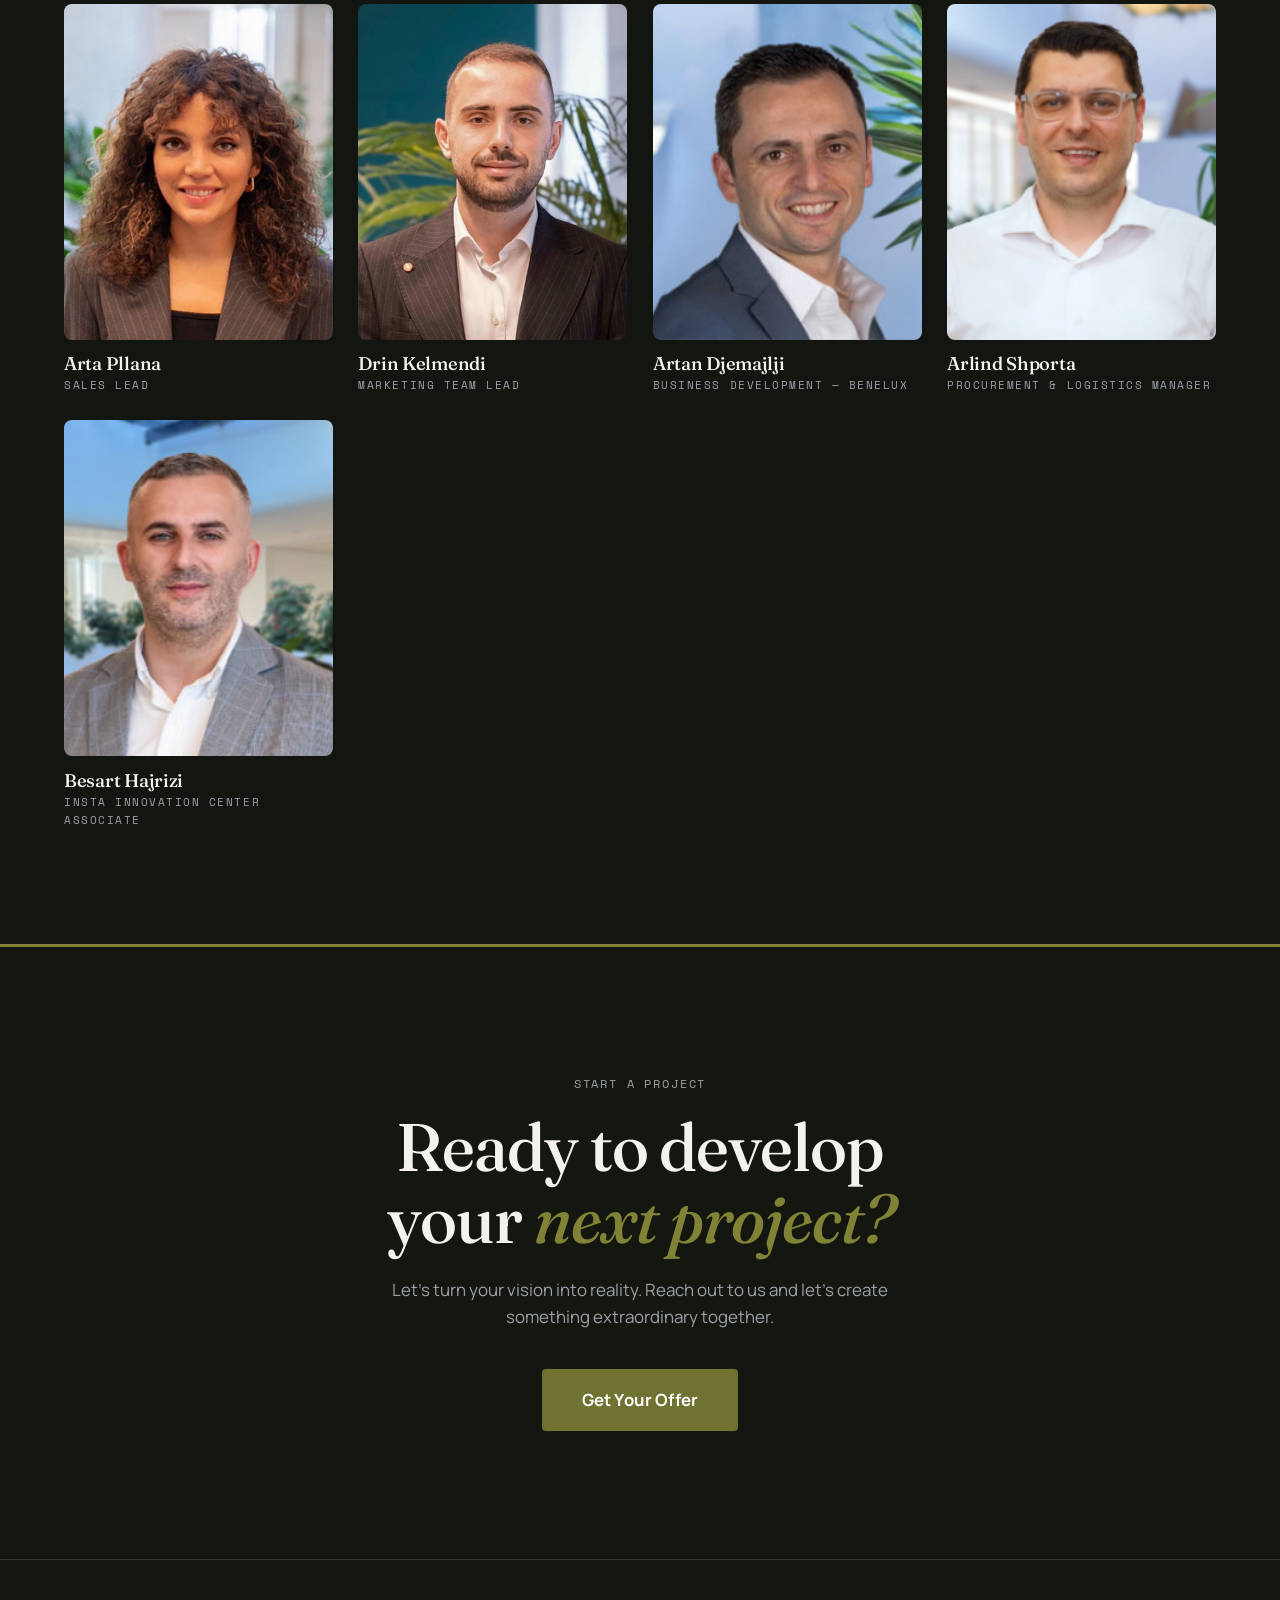
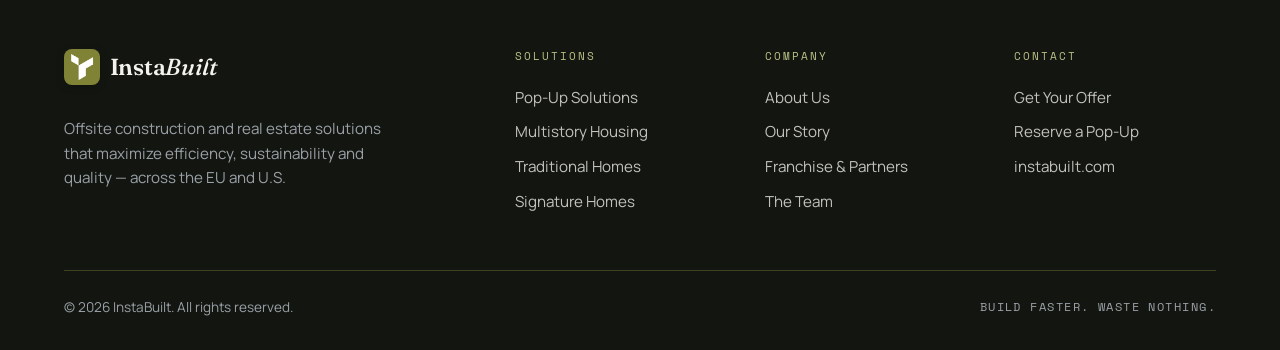
==== commit 838d40f3: "Official InstaBuilt logo in nav+footer; chatbot: broader intents + neutral fallback, more quick repl" ====
--- a/about.html
+++ b/about.html
@@ -130,12 +130,7 @@
 <header class="nav" id="nav">
   <div class="nav-inner">
     <a class="brand" href="index.html">
-      <span class="brand-mark" aria-hidden="true">
-        <svg viewBox="0 0 32 32" width="26" height="26" fill="none">
-          <path d="M4 28V10l12-7 12 7v18" stroke="currentColor" stroke-width="2.4" stroke-linejoin="round"/>
-          <path d="M12 28v-8h8v8M16 16v-4" stroke="currentColor" stroke-width="2.4" stroke-linecap="round" stroke-linejoin="round"/>
-        </svg>
-      </span>
+      <img class="brand-logo" src="images/instabuilt-thumbnail.png" alt="InstaBuilt logo" width="40" height="40">
       <span class="brand-name">Insta<em>Built</em></span>
     </a>
     <nav class="nav-links" aria-label="Primary">
@@ -368,12 +363,7 @@
   <div class="footer-inner">
     <div class="footer-brand">
       <a class="brand" href="index.html">
-        <span class="brand-mark" aria-hidden="true">
-          <svg viewBox="0 0 32 32" width="24" height="24" fill="none">
-            <path d="M4 28V10l12-7 12 7v18" stroke="currentColor" stroke-width="2.4" stroke-linejoin="round"/>
-            <path d="M12 28v-8h8v8M16 16v-4" stroke="currentColor" stroke-width="2.4" stroke-linecap="round" stroke-linejoin="round"/>
-          </svg>
-        </span>
+        <img class="brand-logo" src="images/instabuilt-thumbnail.png" alt="InstaBuilt logo" width="36" height="36">
         <span class="brand-name">Insta<em>Built</em></span>
       </a>
       <p>Offsite construction and real estate solutions that maximize efficiency, sustainability and quality — across the EU and U.S.</p>
@@ -436,6 +426,8 @@
   <div class="chat-quick" id="chatQuick">
     <button type="button">Pop-Up sizes &amp; prices</button>
     <button type="button">How fast can you build?</button>
+    <button type="button">What do you build?</button>
+    <button type="button">Where do you operate?</button>
     <button type="button">Sustainability &amp; waste</button>
     <button type="button">Become a partner</button>
   </div>
--- a/css/style.css
+++ b/css/style.css
@@ -198,6 +198,17 @@
 
 .brand-name em { font-style: italic; font-weight: 500; }
 
+.brand-logo {
+  width: 40px;
+  height: 40px;
+  border-radius: 8px;
+  object-fit: cover;
+  flex-shrink: 0;
+  box-shadow: 0 2px 10px -2px rgba(0, 0, 0, 0.35);
+}
+
+.footer .brand-logo { width: 36px; height: 36px; }
+
 .nav-links {
   display: flex;
   gap: 2.2rem;
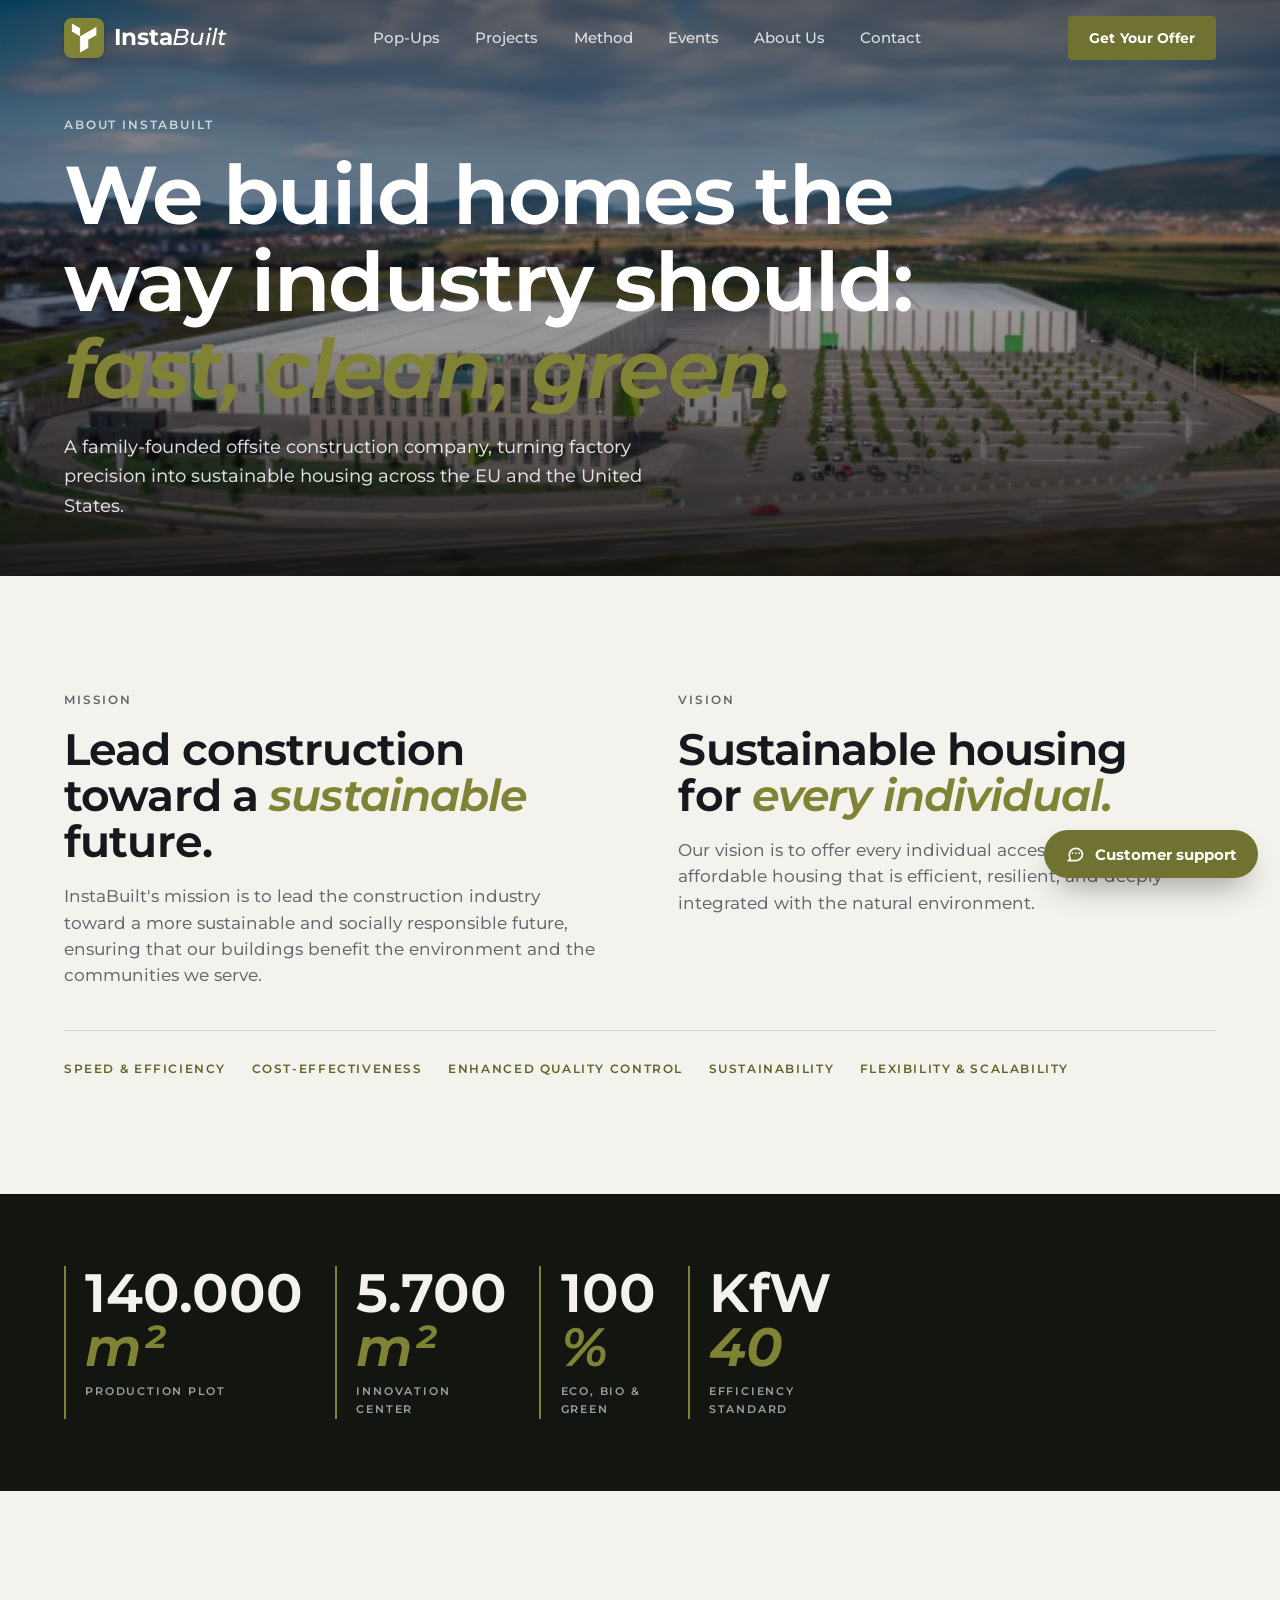
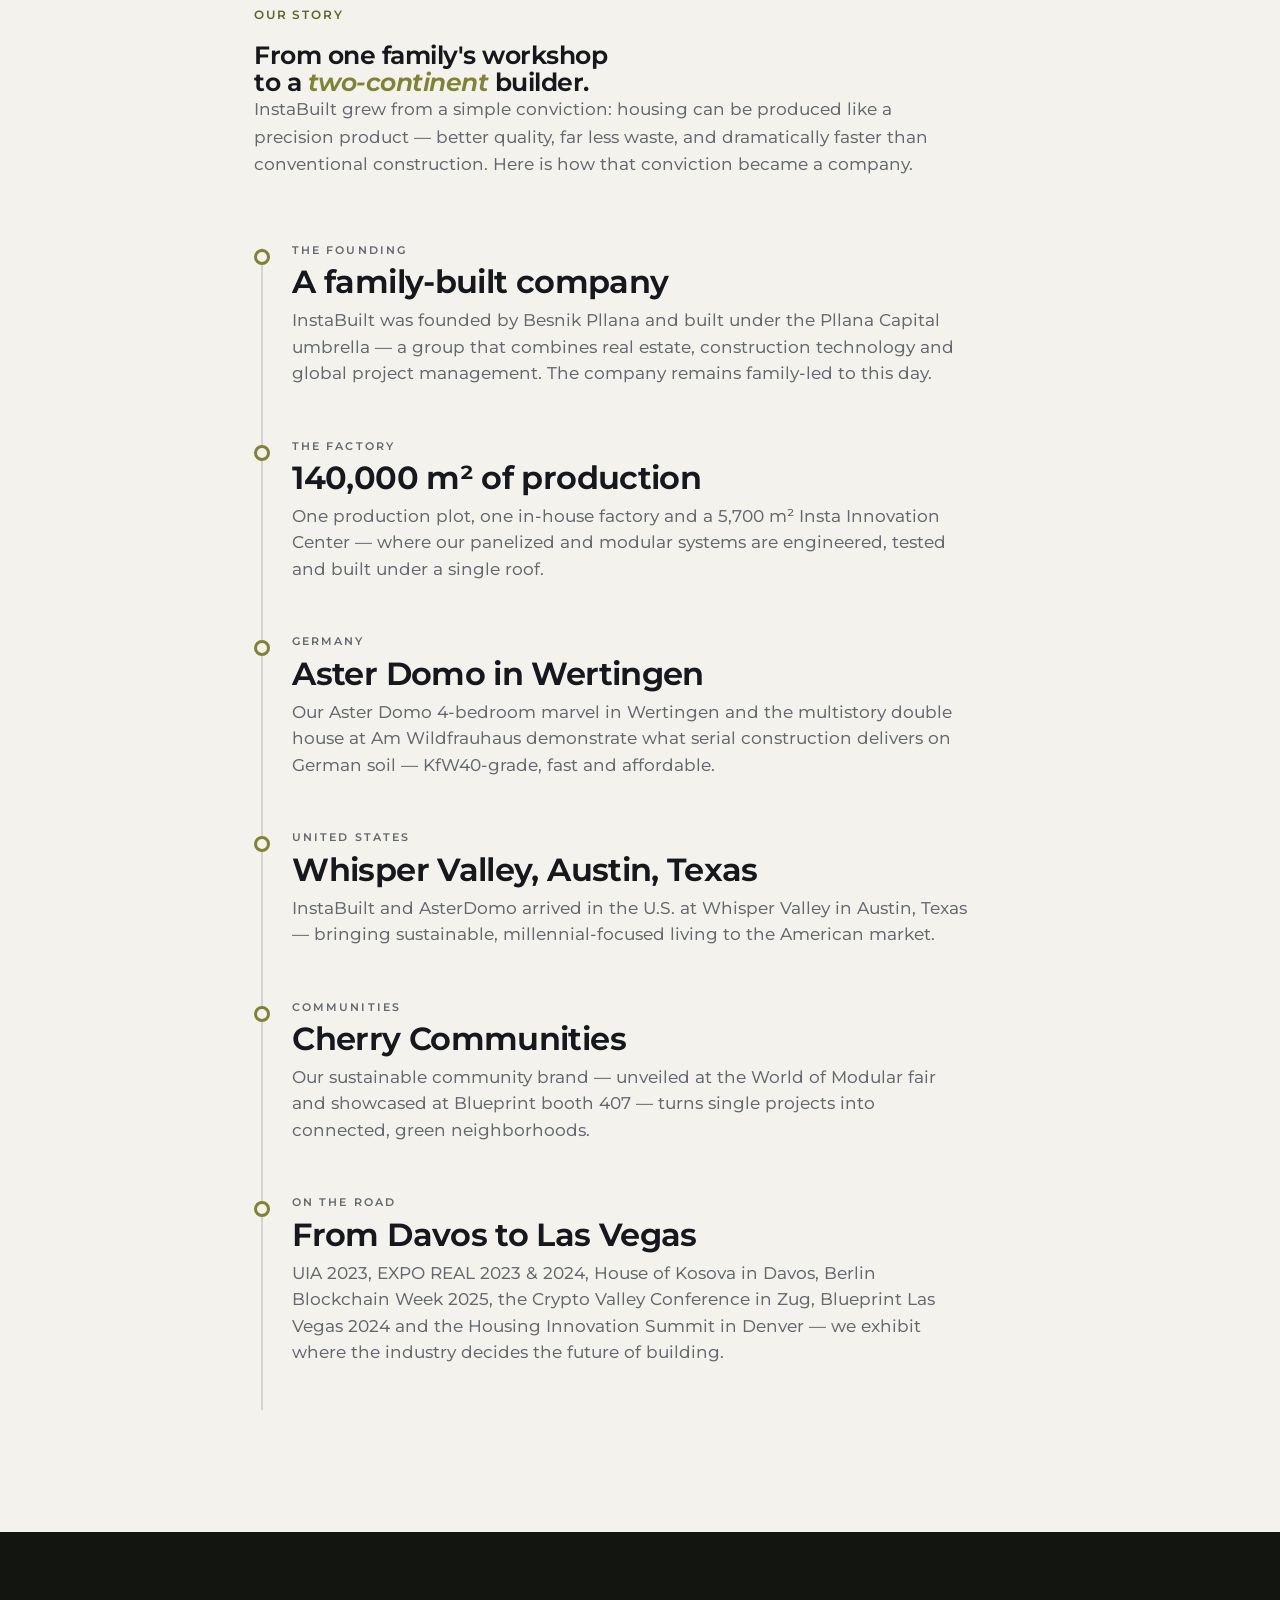
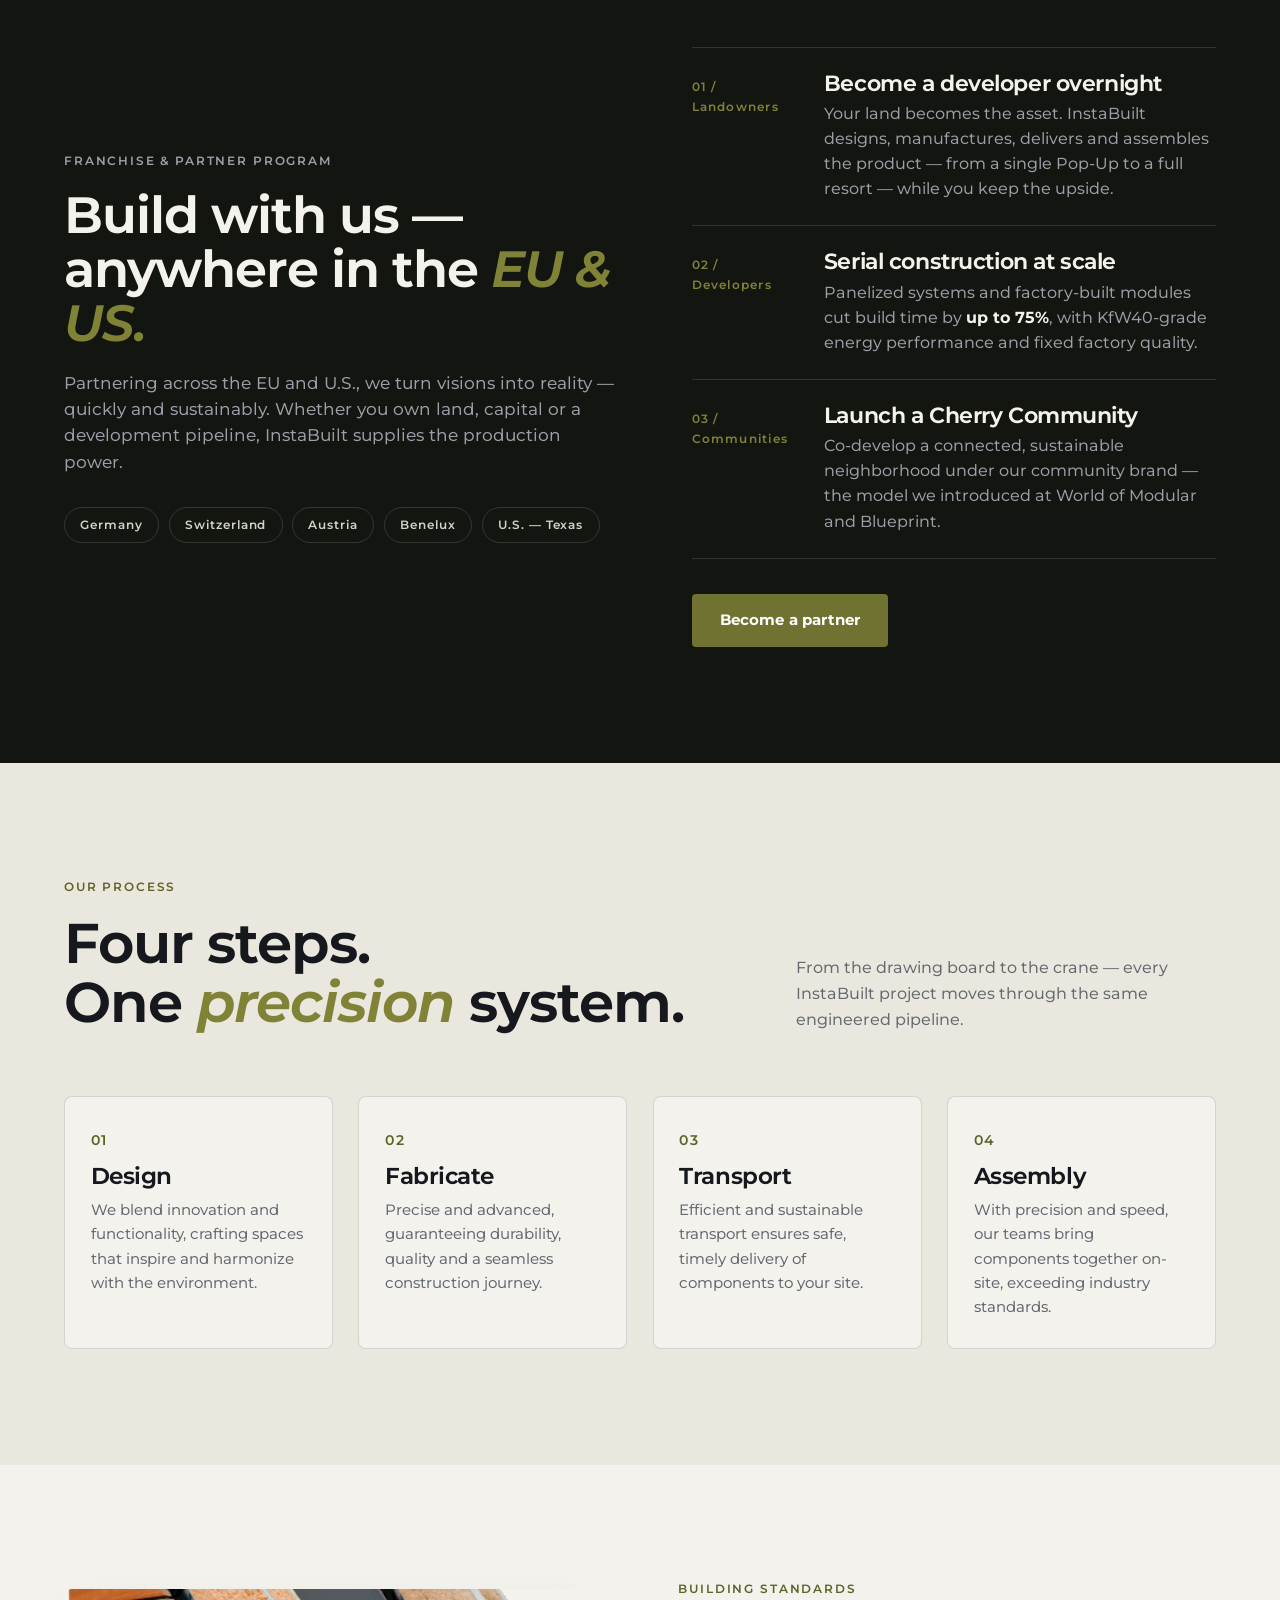
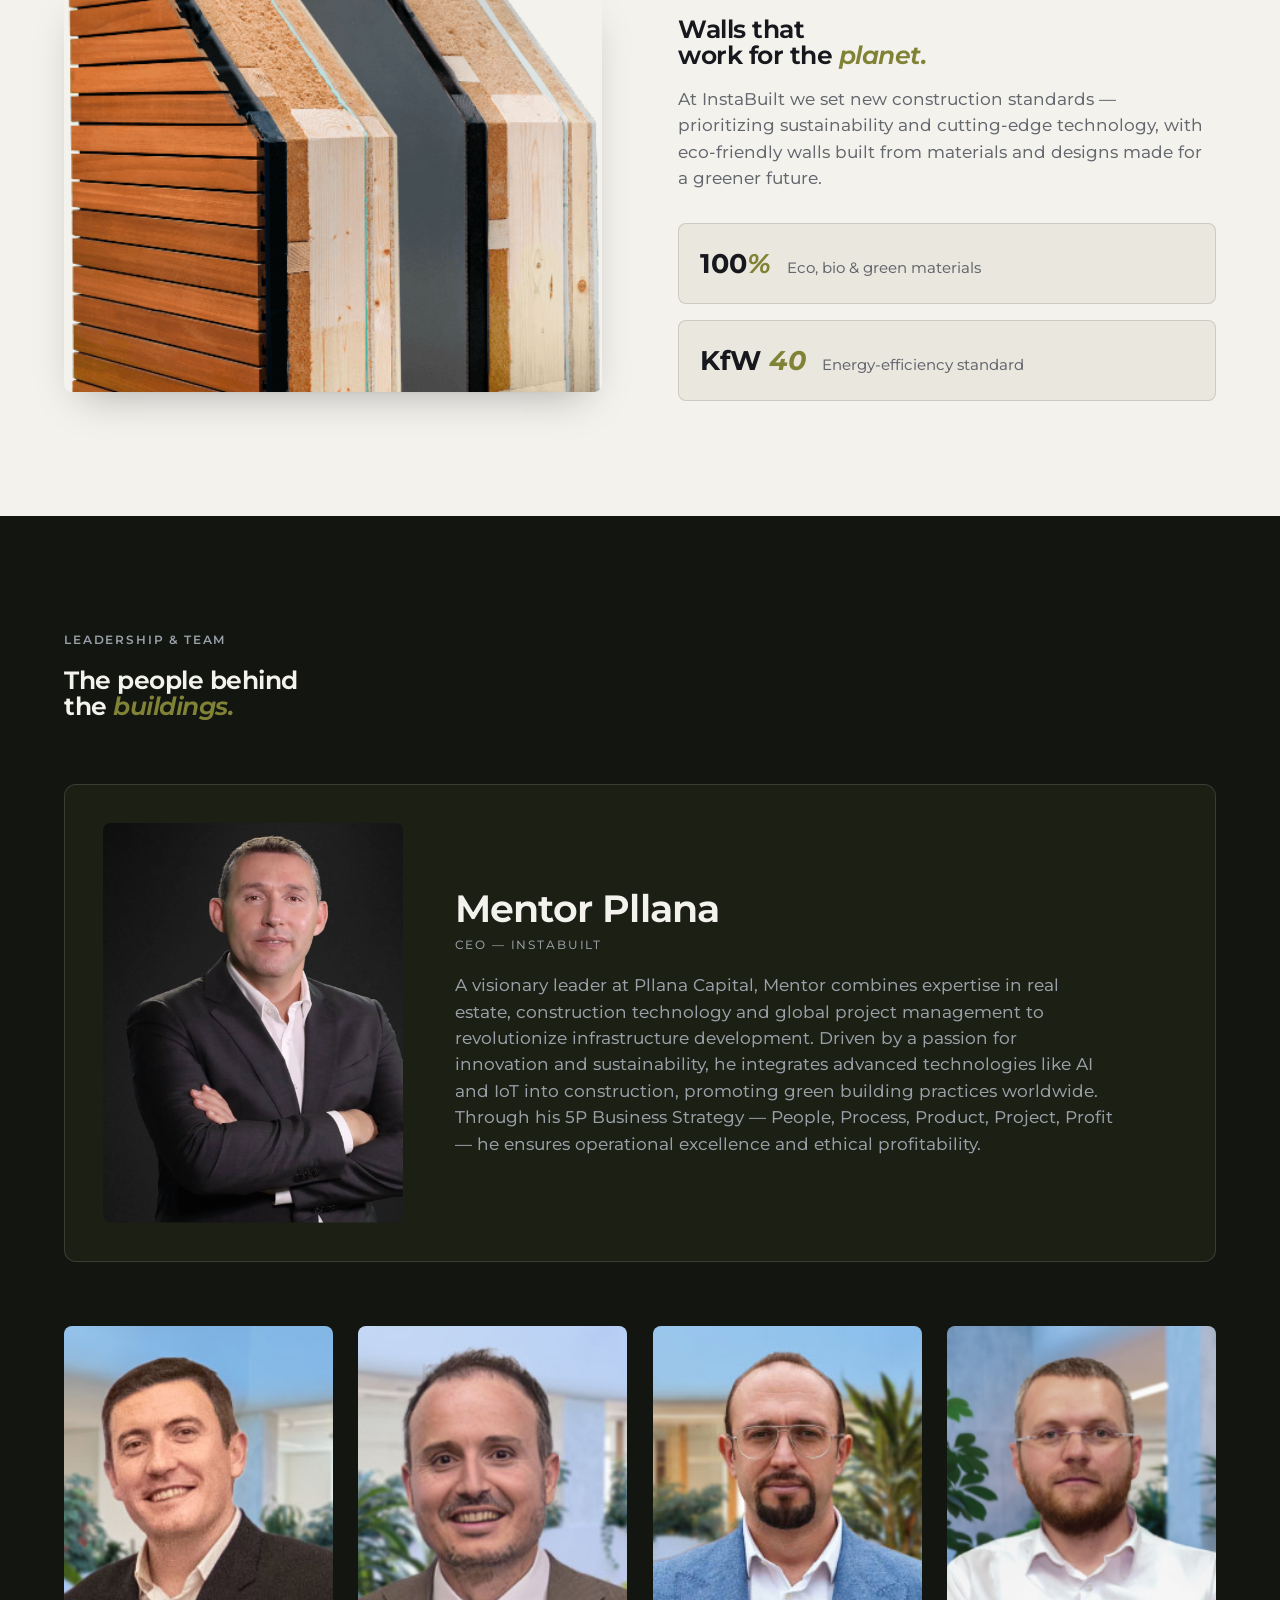
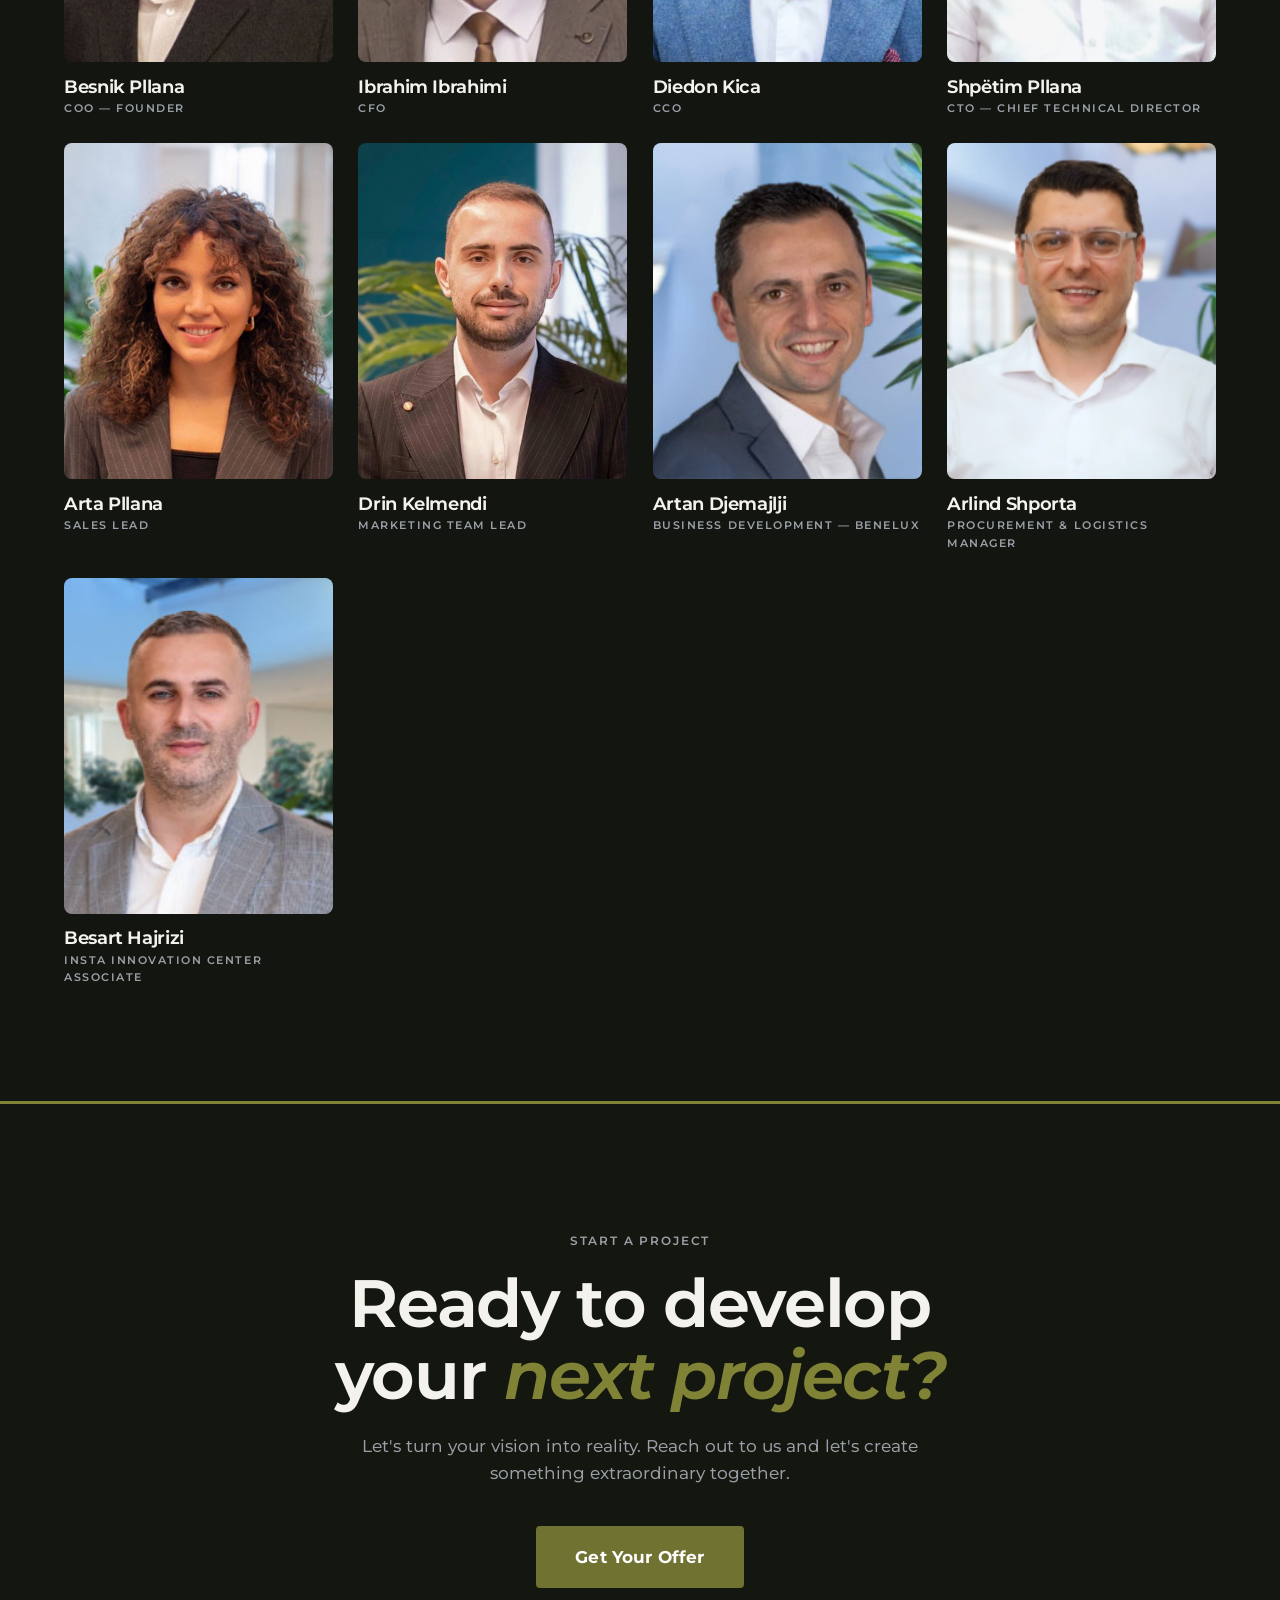
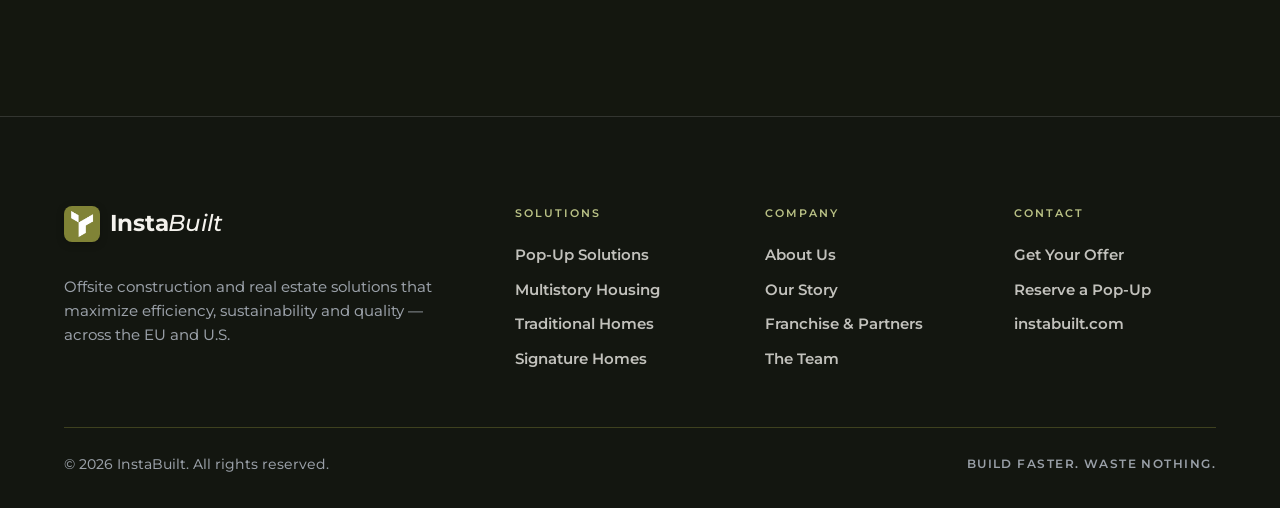
==== commit 02e91a1b: "Switch entire site typography to Montserrat variable font (100-900)" ====
--- a/about.html
+++ b/about.html
@@ -8,7 +8,7 @@
 <link rel="icon" type="image/png" href="images/instabuilt-thumbnail.png">
 <link rel="preconnect" href="https://fonts.googleapis.com">
 <link rel="preconnect" href="https://fonts.gstatic.com" crossorigin>
-<link href="https://fonts.googleapis.com/css2?family=Fraunces:ital,opsz,wght@0,9..144,400;0,9..144,500;0,9..144,600;1,9..144,400;1,9..144,500&family=Manrope:wght@400;500;600;700&family=Space+Mono:wght@400;700&display=swap" rel="stylesheet">
+<link href="https://fonts.googleapis.com/css2?family=Montserrat:ital,wght@0,100..900;1,100..900&display=swap" rel="stylesheet">
 <link rel="stylesheet" href="css/style.css">
 <style>
   /* ---------- Page hero ---------- */
@@ -38,7 +38,7 @@
   .stats { background: var(--dark); color: var(--paper); display: grid; grid-template-columns: repeat(4, 1fr); gap: 2rem; padding: clamp(3rem, 6vw, 4.5rem) clamp(1.25rem, 5vw, 4rem); max-width: none; }
   .stats-inner { max-width: 1400px; margin: 0 auto; display: grid; grid-template-columns: repeat(4, 1fr); gap: 2rem; width: 100%; }
   .stat { border-left: 2px solid var(--accent); padding-left: 1.2rem; }
-  .stat-num { font-family: var(--font-display); font-size: clamp(2.2rem, 4.4vw, 3.4rem); font-weight: 500; line-height: 1; }
+  .stat-num { font-family: var(--font-display); font-size: clamp(2.2rem, 4.4vw, 3.4rem); font-weight: 650; line-height: 1; }
   .stat-num em { font-style: italic; color: var(--accent); }
   .stat-label { margin-top: 0.55rem; font-family: var(--font-mono); font-size: 0.7rem; letter-spacing: 0.16em; text-transform: uppercase; color: var(--dark-muted); }
 
@@ -84,7 +84,7 @@
   .standards-media img { width: 100%; aspect-ratio: 4 / 3; object-fit: cover; border-radius: 8px; box-shadow: var(--shadow); }
   .standard-badges { display: flex; flex-direction: column; gap: 1rem; margin-top: 2rem; }
   .badge { display: flex; align-items: baseline; gap: 1rem; border: 1px solid var(--line); border-radius: 8px; padding: 1.1rem 1.3rem; background: var(--paper-2); }
-  .badge b { font-family: var(--font-display); font-size: 1.7rem; font-weight: 500; white-space: nowrap; }
+  .badge b { font-family: var(--font-display); font-size: 1.7rem; font-weight: 700; white-space: nowrap; }
   .badge b em { font-style: italic; color: var(--accent); }
   .badge span { color: var(--muted); font-size: 0.92rem; }
 
--- a/css/style.css
+++ b/css/style.css
@@ -21,9 +21,9 @@
   --dark-line: rgba(244, 242, 237, 0.14);
   --dark-muted: #9aa0a8;
 
-  --font-display: "Fraunces", "Georgia", serif;
-  --font-body: "Manrope", "Segoe UI", system-ui, sans-serif;
-  --font-mono: "Space Mono", "SFMono-Regular", monospace;
+  --font-display: "Montserrat", "Segoe UI", system-ui, sans-serif;
+  --font-body: "Montserrat", "Segoe UI", system-ui, sans-serif;
+  --font-mono: "Montserrat", "Segoe UI", system-ui, sans-serif;
 
   --radius: 4px;
   --shadow: 0 18px 40px -18px rgba(22, 24, 29, 0.35);
@@ -44,6 +44,8 @@
   color: var(--ink);
   line-height: 1.6;
   font-size: 16.5px;
+  font-weight: 450;
+  font-optical-sizing: auto;
   -webkit-font-smoothing: antialiased;
   overflow-x: hidden;
 }
@@ -67,14 +69,15 @@
   letter-spacing: 0.16em;
   text-transform: uppercase;
   color: var(--accent-deep);
+  font-weight: 600;
   margin-bottom: 1.1rem;
 }
 
 h1, h2, h3 {
   font-family: var(--font-display);
-  font-weight: 500;
+  font-weight: 650;
   line-height: 1.06;
-  letter-spacing: -0.015em;
+  letter-spacing: -0.02em;
   text-wrap: balance;
 }
 
@@ -192,7 +195,7 @@
 .brand-name {
   font-family: var(--font-display);
   font-size: 1.45rem;
-  font-weight: 600;
+  font-weight: 700;
   letter-spacing: -0.01em;
 }
 
@@ -331,7 +334,7 @@
 
 .hero h1 {
   font-size: clamp(3rem, 8vw, 6.8rem);
-  font-weight: 500;
+  font-weight: 700;
   color: #fff;
   max-width: 15ch;
 }
@@ -639,7 +642,7 @@
   font-family: var(--font-display);
   font-size: clamp(2.2rem, 5.4vw, 4.4rem);
   line-height: 1.12;
-  font-weight: 500;
+  font-weight: 600;
   letter-spacing: -0.015em;
 }
 
@@ -1074,3 +1077,23 @@
   }
   .reveal { opacity: 1; transform: none; }
 }
+
+/* ---------- Montserrat weight polish ---------- */
+.eyebrow,
+.footer-head,
+.project-tag,
+.member-role,
+.event-loc,
+.tl-label,
+.step-num,
+.stat-label,
+.hero-size,
+.hero-size-label,
+.adv-strip span,
+.market-chips span,
+.partner-num,
+.method-num,
+.footer-tag,
+.footer-col a {
+  font-weight: 600;
+}
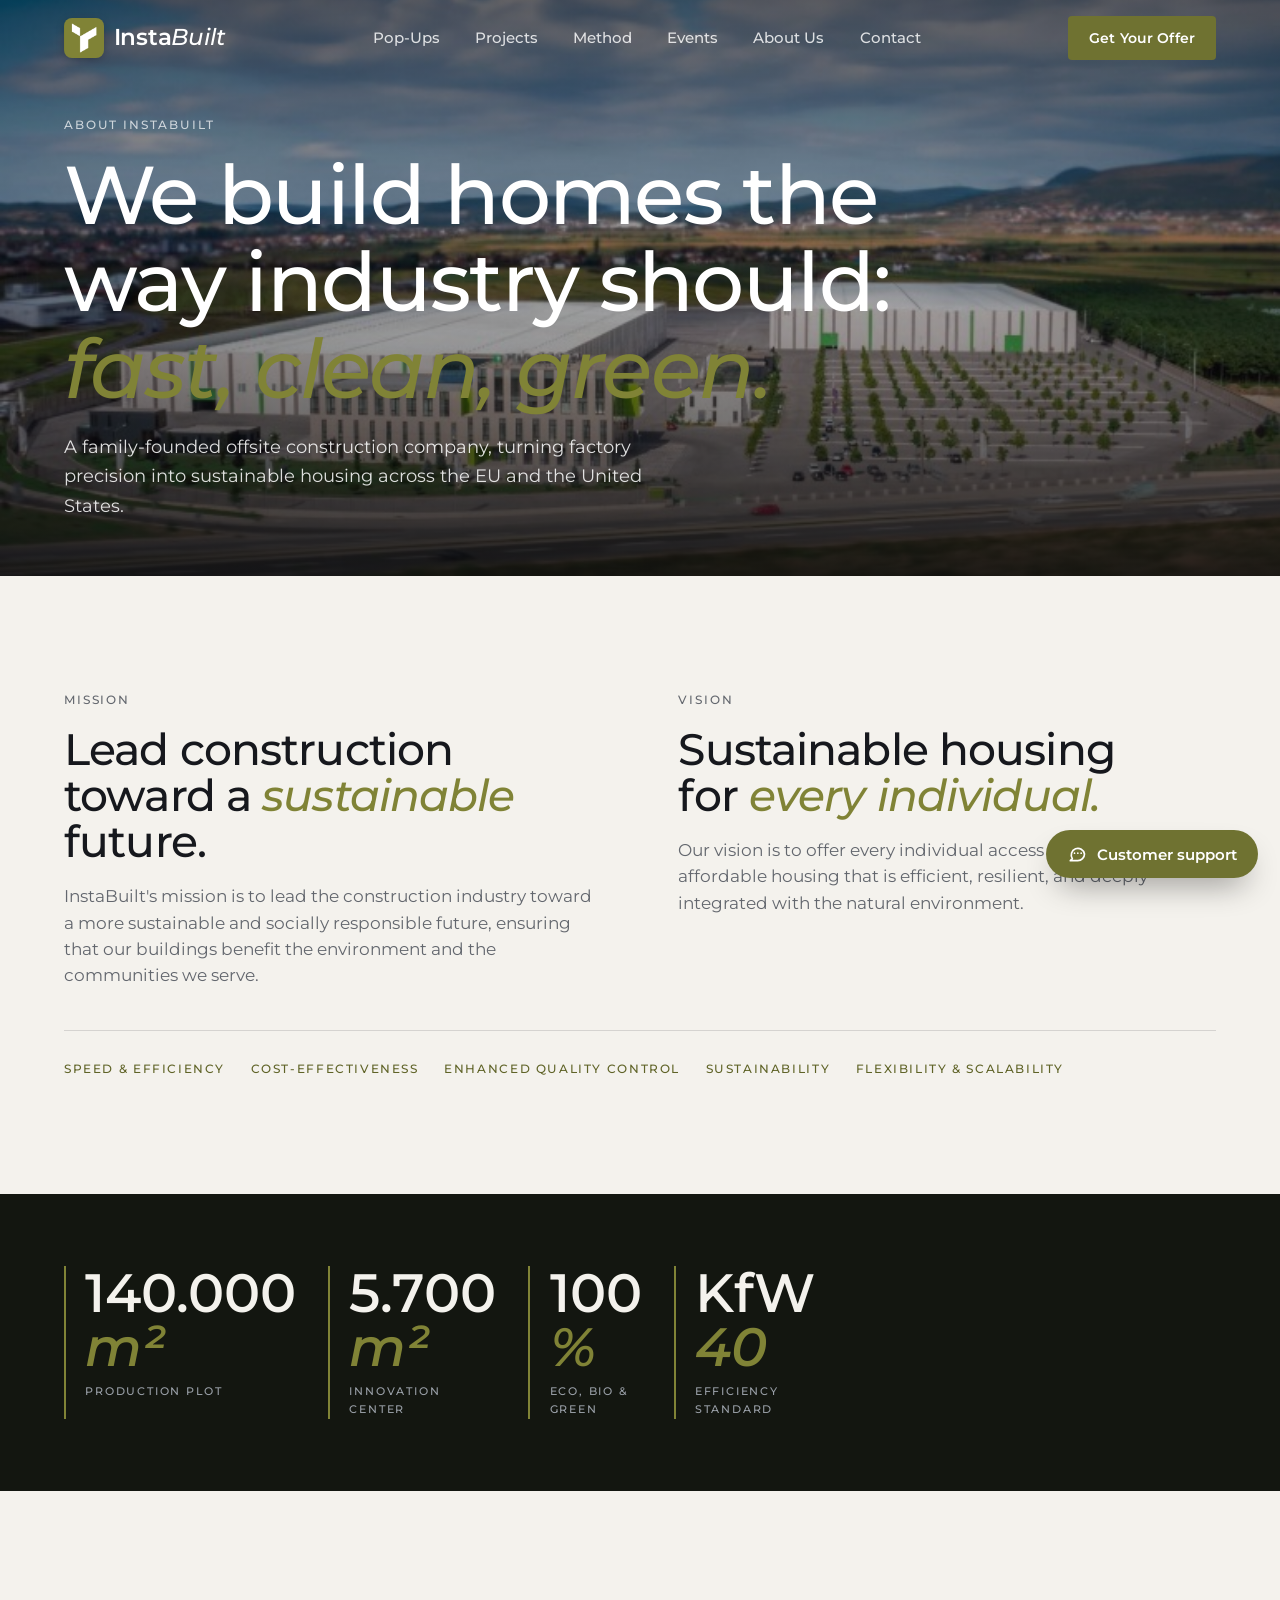
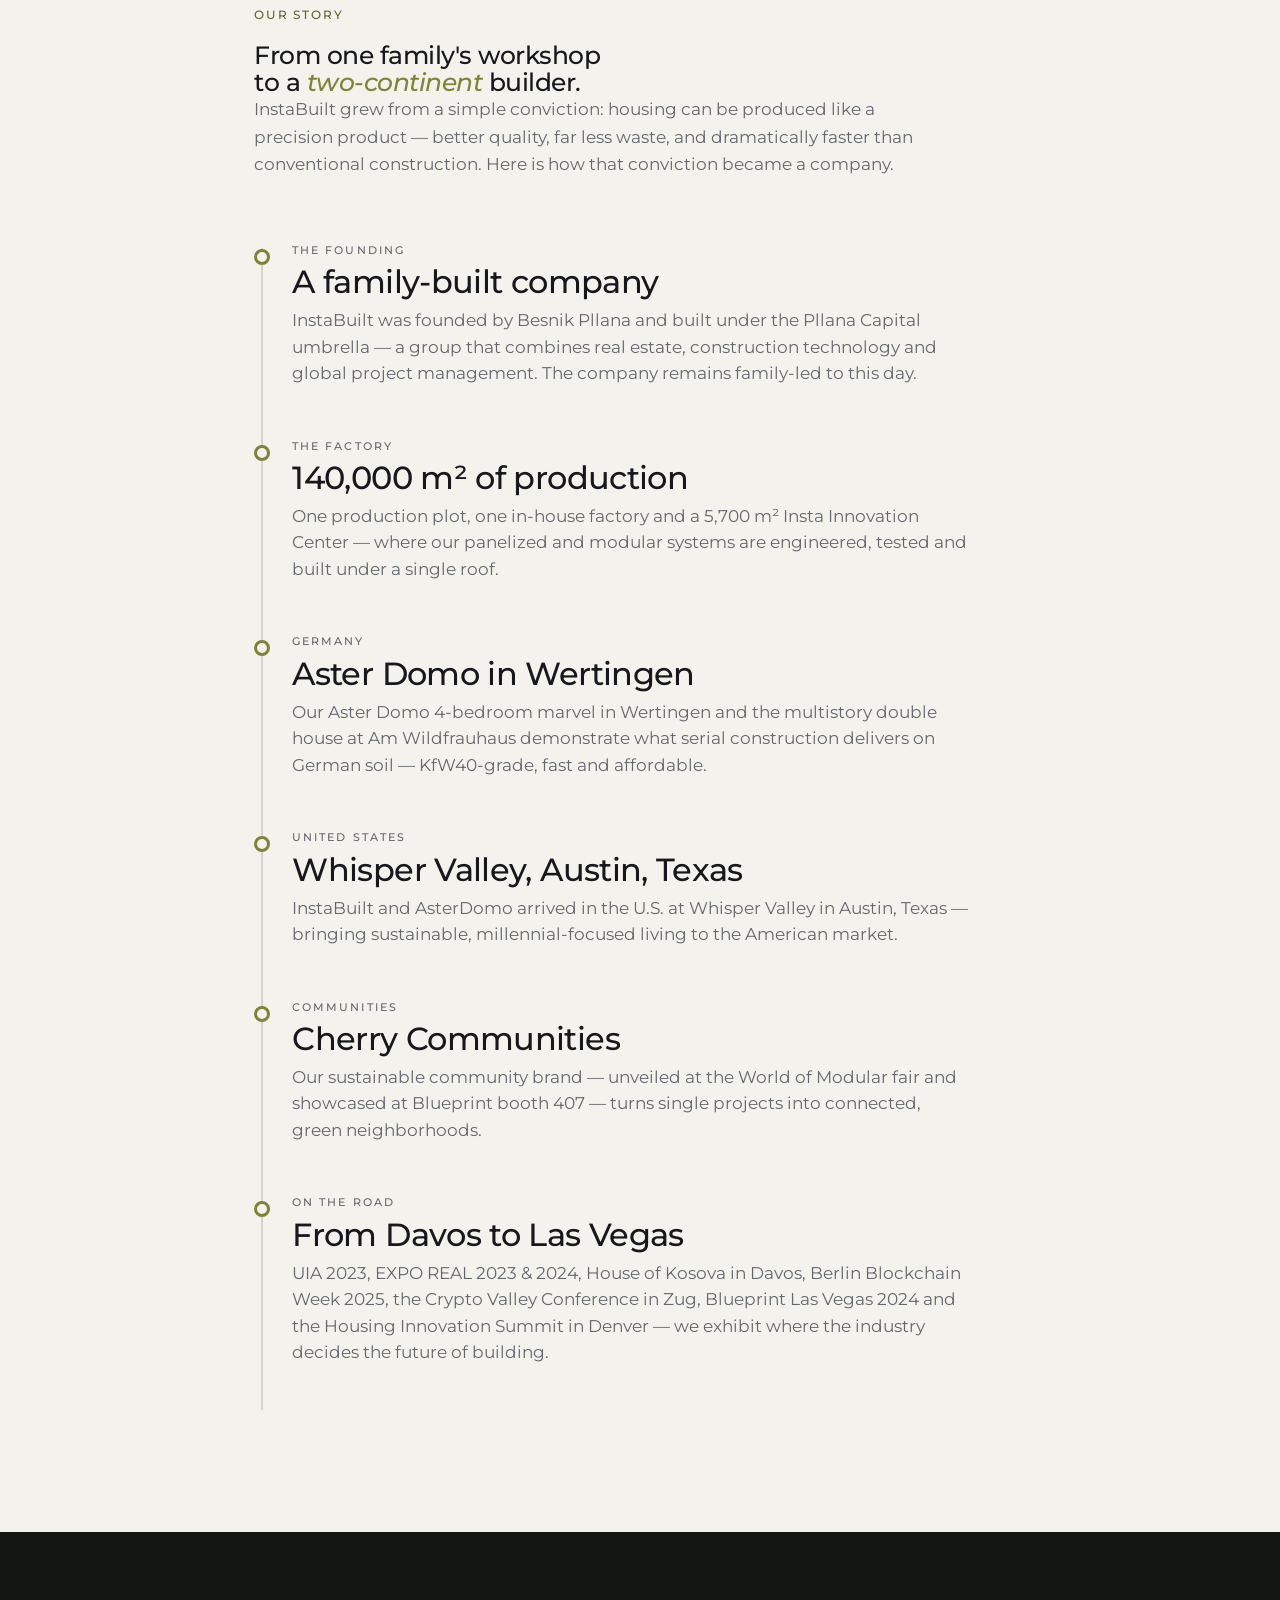
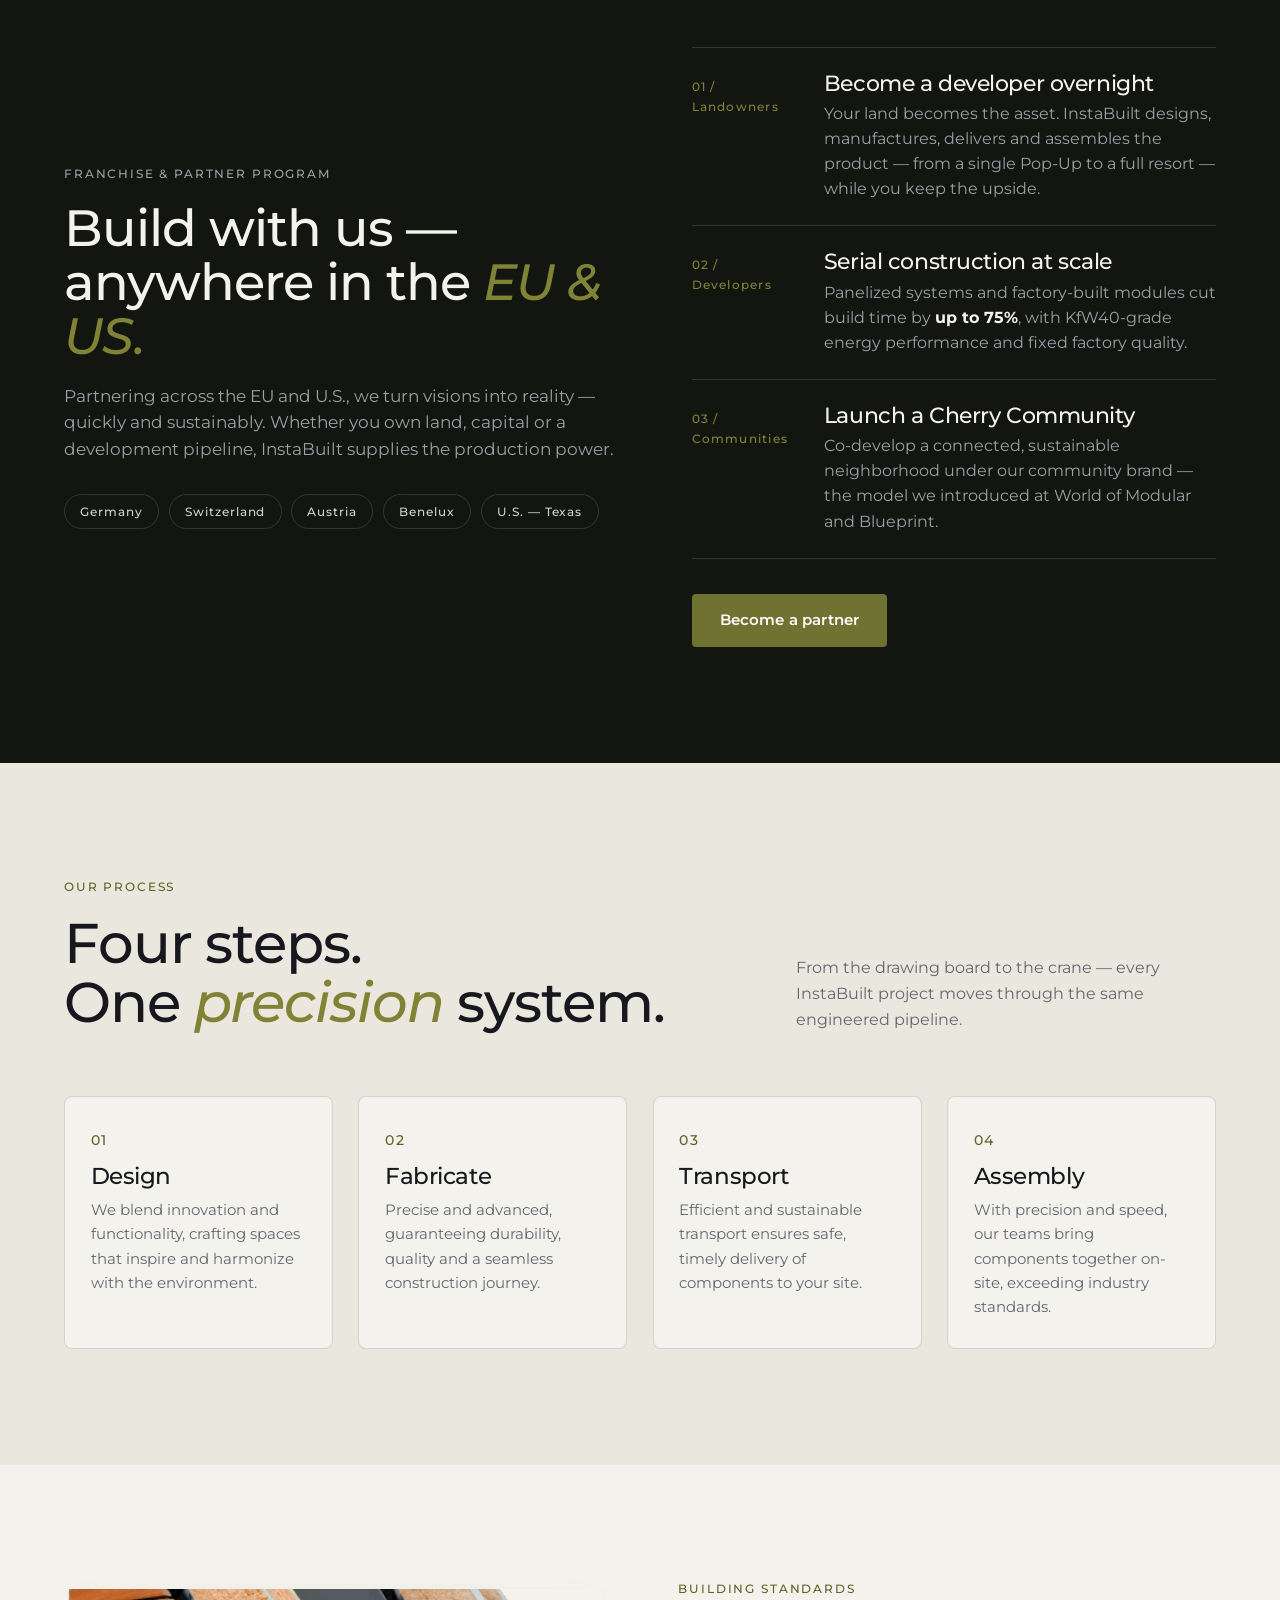
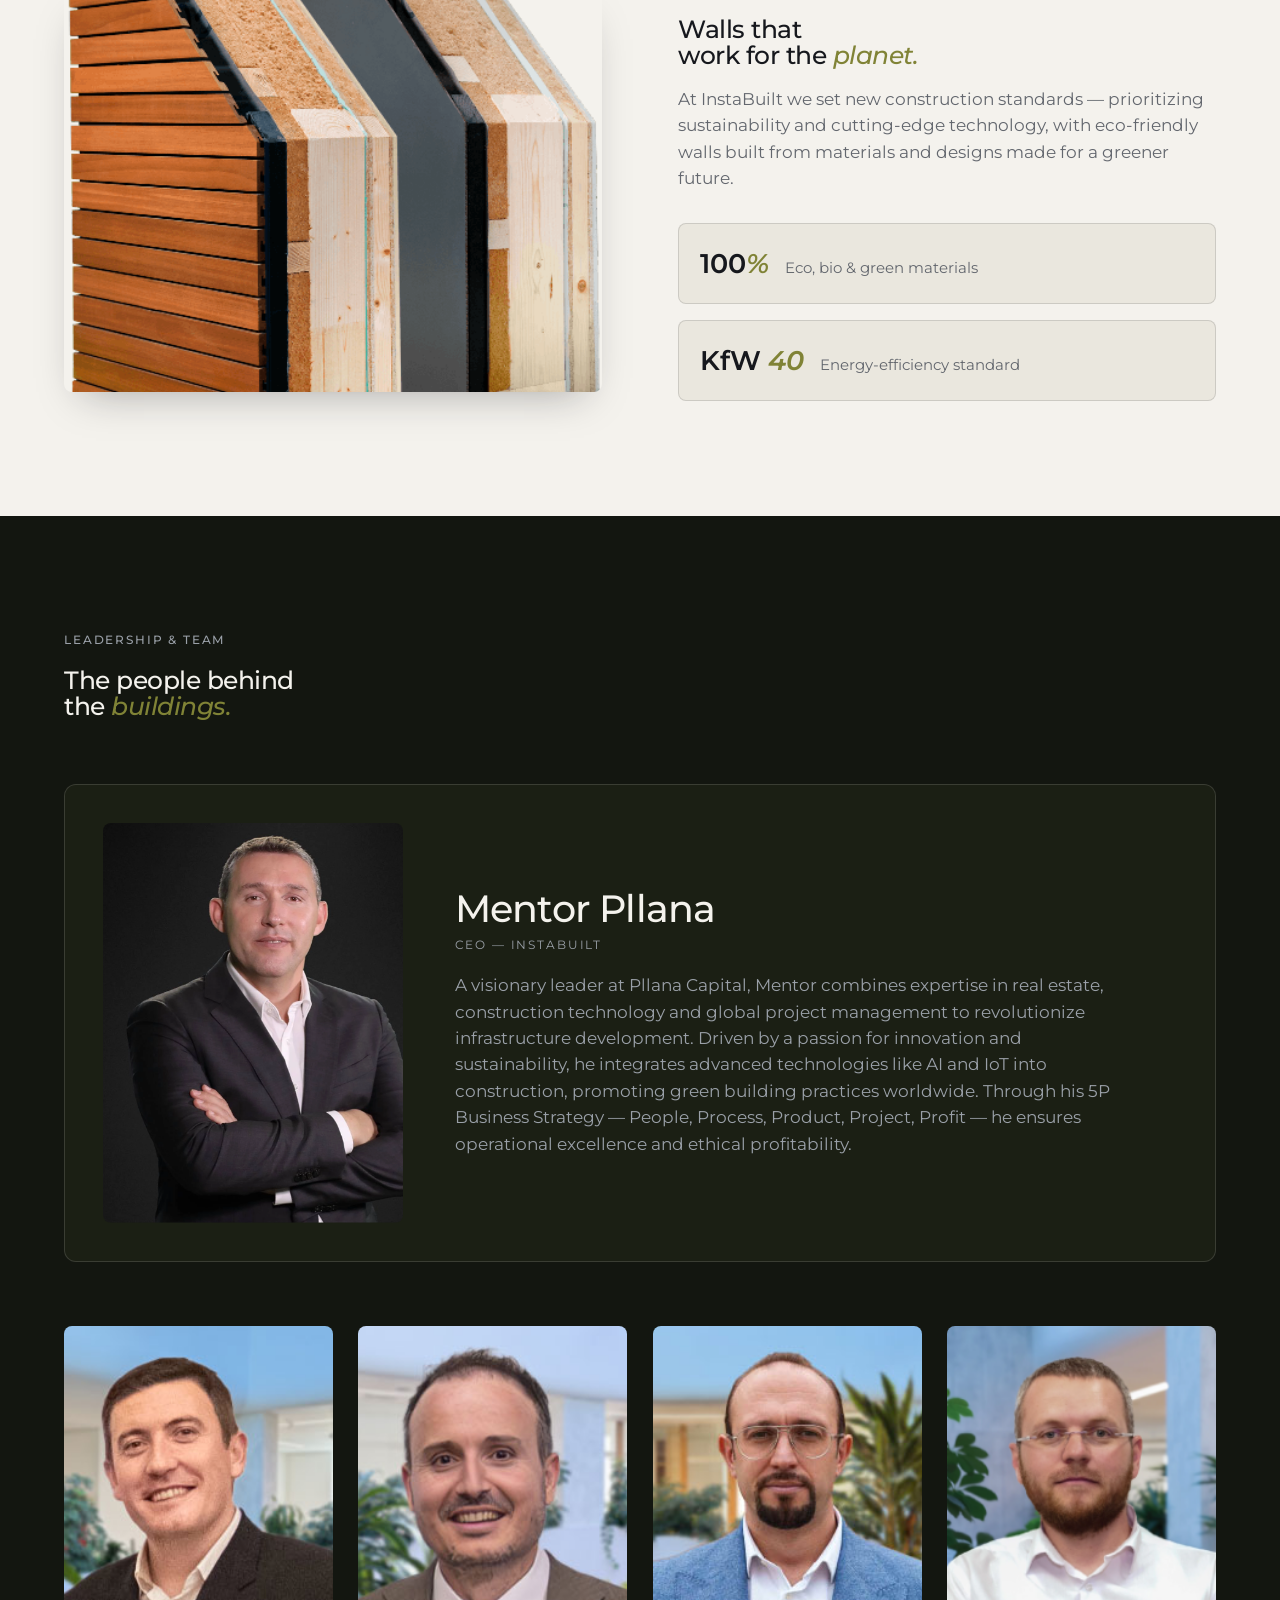
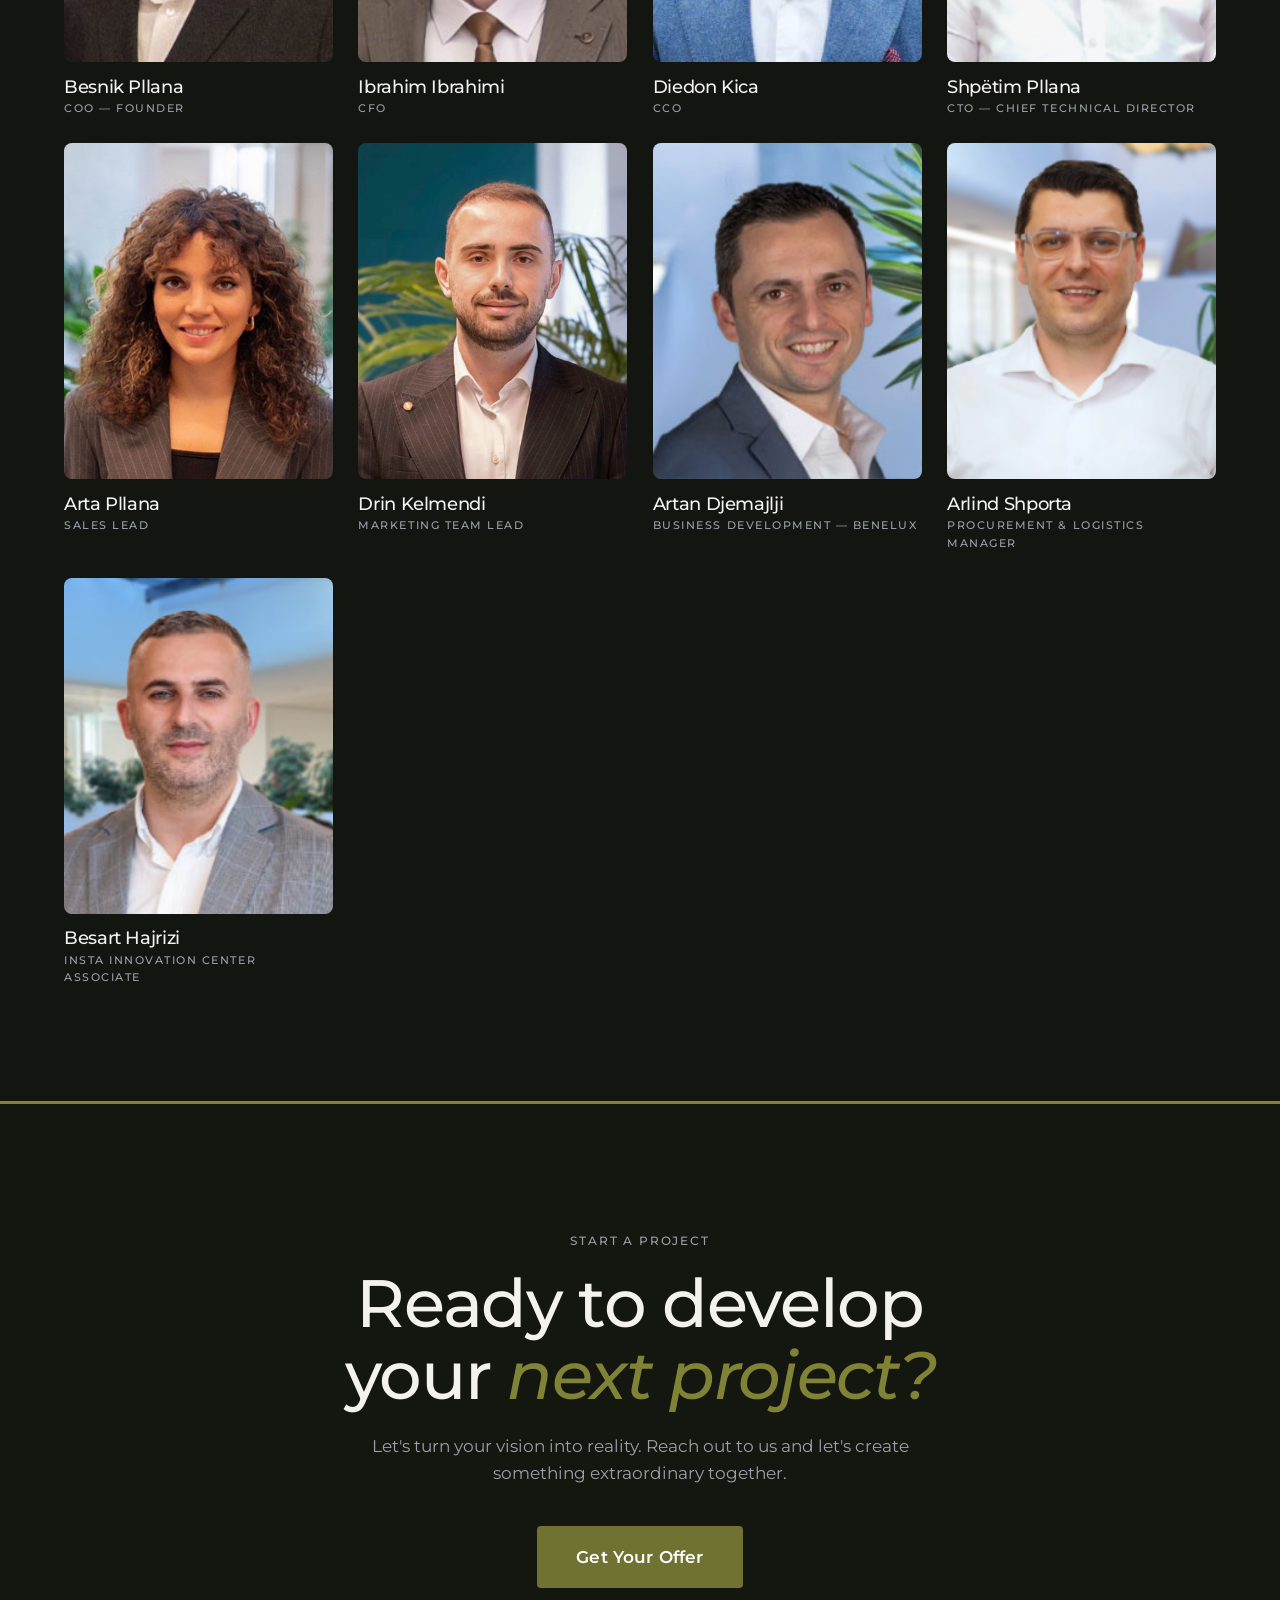
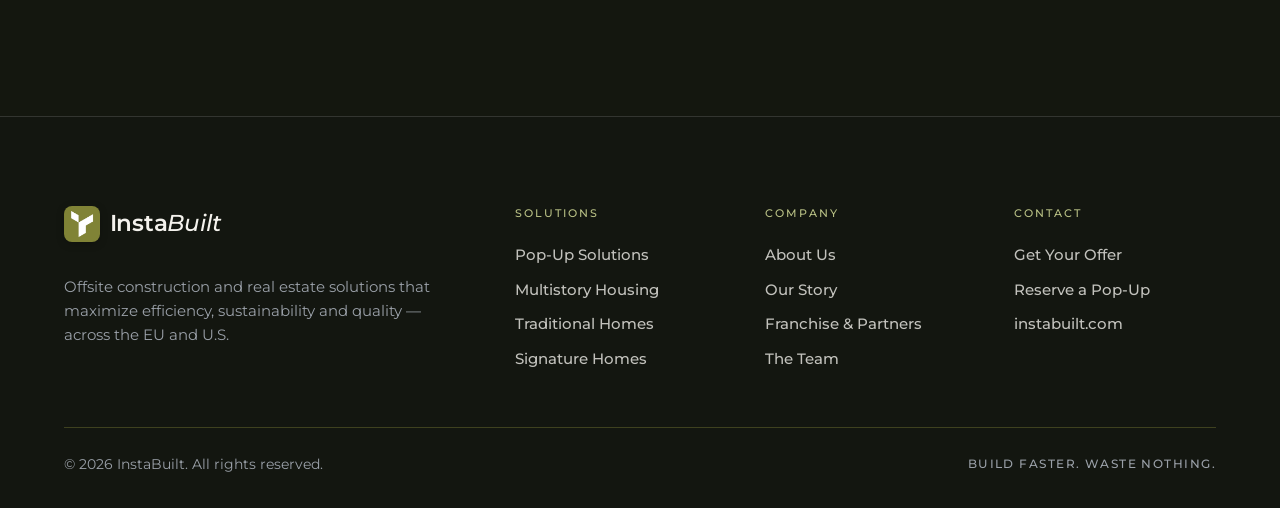
==== commit 63d1f27b: "Lighten Montserrat weights across the site (headings 500, hero 550, labels 500, buttons 600)" ====
--- a/about.html
+++ b/about.html
@@ -38,7 +38,7 @@
   .stats { background: var(--dark); color: var(--paper); display: grid; grid-template-columns: repeat(4, 1fr); gap: 2rem; padding: clamp(3rem, 6vw, 4.5rem) clamp(1.25rem, 5vw, 4rem); max-width: none; }
   .stats-inner { max-width: 1400px; margin: 0 auto; display: grid; grid-template-columns: repeat(4, 1fr); gap: 2rem; width: 100%; }
   .stat { border-left: 2px solid var(--accent); padding-left: 1.2rem; }
-  .stat-num { font-family: var(--font-display); font-size: clamp(2.2rem, 4.4vw, 3.4rem); font-weight: 650; line-height: 1; }
+  .stat-num { font-family: var(--font-display); font-size: clamp(2.2rem, 4.4vw, 3.4rem); font-weight: 550; line-height: 1; }
   .stat-num em { font-style: italic; color: var(--accent); }
   .stat-label { margin-top: 0.55rem; font-family: var(--font-mono); font-size: 0.7rem; letter-spacing: 0.16em; text-transform: uppercase; color: var(--dark-muted); }
 
@@ -84,7 +84,7 @@
   .standards-media img { width: 100%; aspect-ratio: 4 / 3; object-fit: cover; border-radius: 8px; box-shadow: var(--shadow); }
   .standard-badges { display: flex; flex-direction: column; gap: 1rem; margin-top: 2rem; }
   .badge { display: flex; align-items: baseline; gap: 1rem; border: 1px solid var(--line); border-radius: 8px; padding: 1.1rem 1.3rem; background: var(--paper-2); }
-  .badge b { font-family: var(--font-display); font-size: 1.7rem; font-weight: 700; white-space: nowrap; }
+  .badge b { font-family: var(--font-display); font-size: 1.7rem; font-weight: 600; white-space: nowrap; }
   .badge b em { font-style: italic; color: var(--accent); }
   .badge span { color: var(--muted); font-size: 0.92rem; }
 
--- a/css/style.css
+++ b/css/style.css
@@ -44,7 +44,7 @@
   color: var(--ink);
   line-height: 1.6;
   font-size: 16.5px;
-  font-weight: 450;
+  font-weight: 400;
   font-optical-sizing: auto;
   -webkit-font-smoothing: antialiased;
   overflow-x: hidden;
@@ -69,13 +69,13 @@
   letter-spacing: 0.16em;
   text-transform: uppercase;
   color: var(--accent-deep);
-  font-weight: 600;
+  font-weight: 500;
   margin-bottom: 1.1rem;
 }
 
 h1, h2, h3 {
   font-family: var(--font-display);
-  font-weight: 650;
+  font-weight: 500;
   line-height: 1.06;
   letter-spacing: -0.02em;
   text-wrap: balance;
@@ -117,7 +117,7 @@
   justify-content: center;
   gap: 0.5rem;
   font-family: var(--font-body);
-  font-weight: 700;
+  font-weight: 600;
   font-size: 0.95rem;
   letter-spacing: 0.01em;
   padding: 0.85rem 1.7rem;
@@ -195,7 +195,7 @@
 .brand-name {
   font-family: var(--font-display);
   font-size: 1.45rem;
-  font-weight: 700;
+  font-weight: 600;
   letter-spacing: -0.01em;
 }
 
@@ -334,7 +334,7 @@
 
 .hero h1 {
   font-size: clamp(3rem, 8vw, 6.8rem);
-  font-weight: 700;
+  font-weight: 550;
   color: #fff;
   max-width: 15ch;
 }
@@ -642,7 +642,7 @@
   font-family: var(--font-display);
   font-size: clamp(2.2rem, 5.4vw, 4.4rem);
   line-height: 1.12;
-  font-weight: 600;
+  font-weight: 500;
   letter-spacing: -0.015em;
 }
 
@@ -885,7 +885,7 @@
   border-radius: 999px;
   padding: 0.85rem 1.3rem;
   font-family: var(--font-body);
-  font-weight: 700;
+  font-weight: 600;
   font-size: 0.95rem;
   cursor: pointer;
   box-shadow: 0 16px 32px -12px rgba(0, 0, 0, 0.45);
@@ -1014,7 +1014,7 @@
 .chat-quick button {
   font-family: var(--font-body);
   font-size: 0.78rem;
-  font-weight: 600;
+  font-weight: 500;
   padding: 0.4rem 0.85rem;
   border-radius: 999px;
   border: 1px solid var(--accent);
@@ -1095,5 +1095,5 @@
 .method-num,
 .footer-tag,
 .footer-col a {
-  font-weight: 600;
-}
+  font-weight: 500;
+}
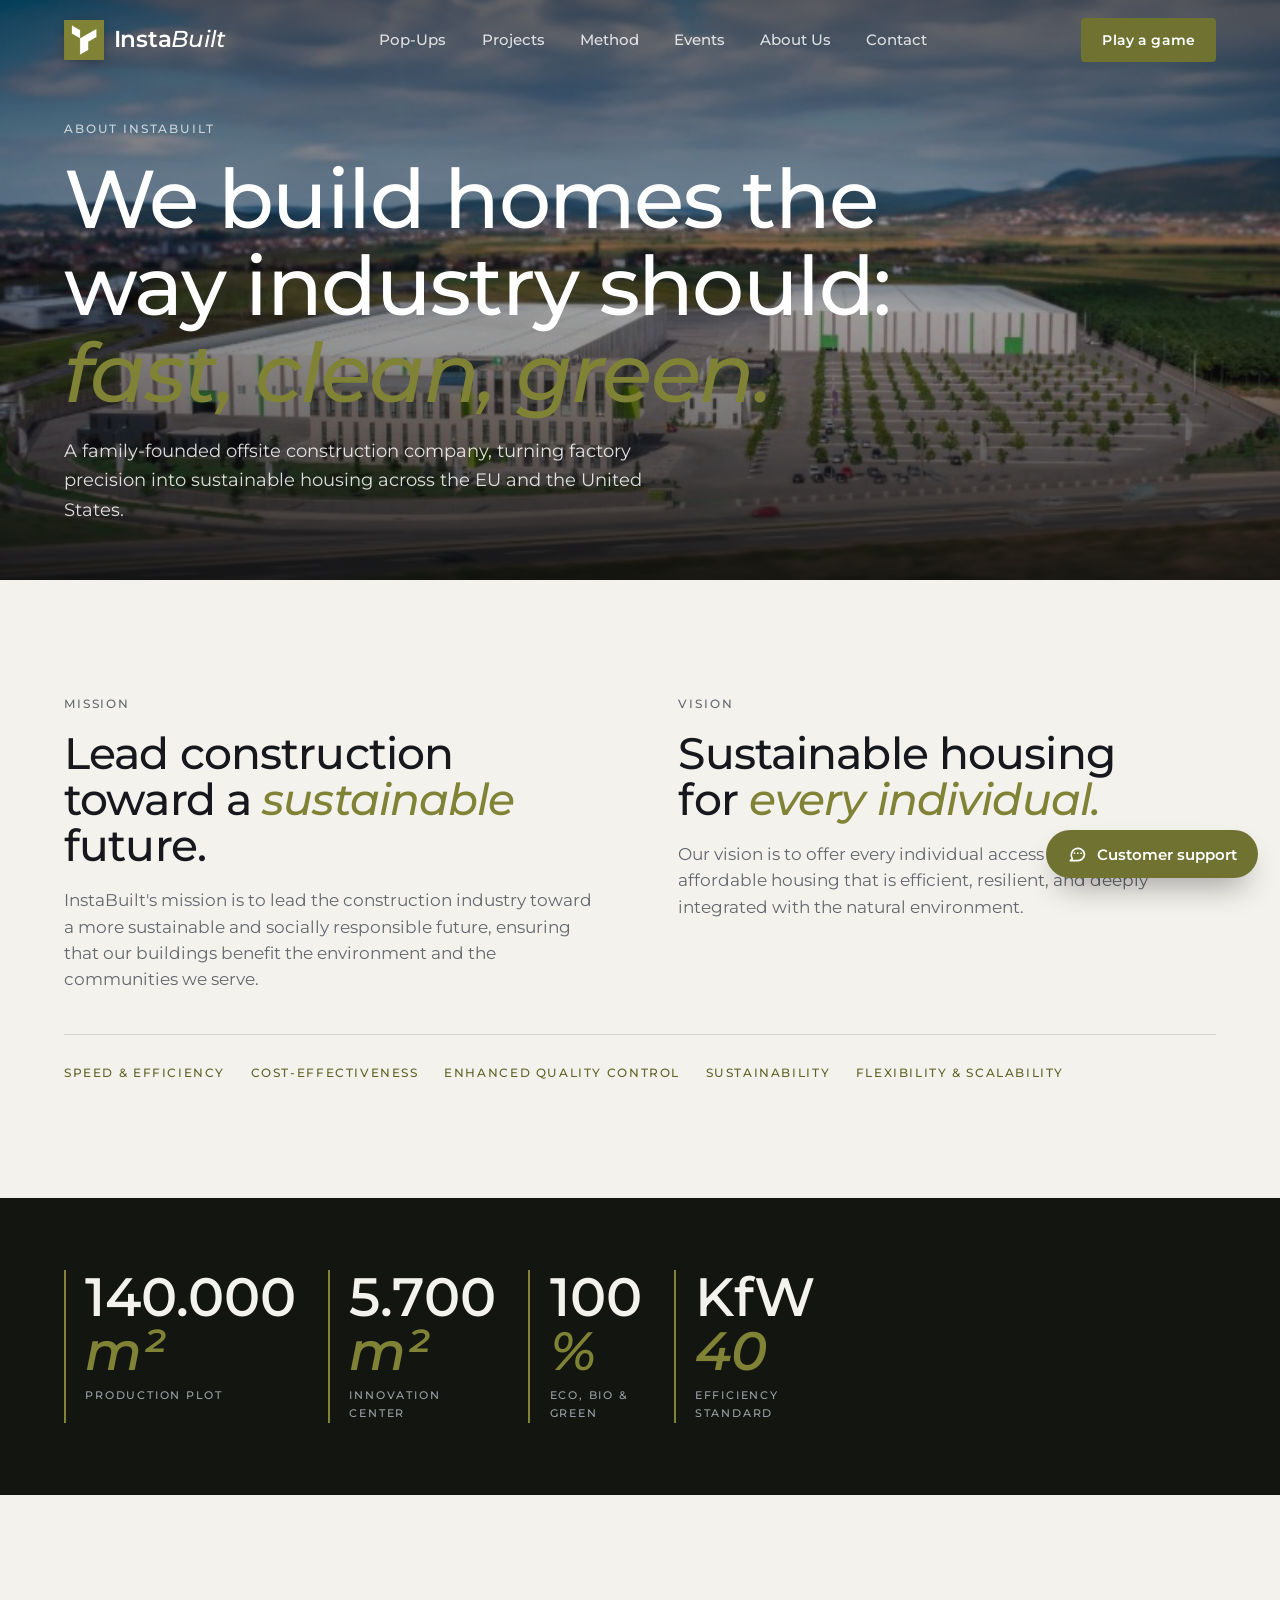
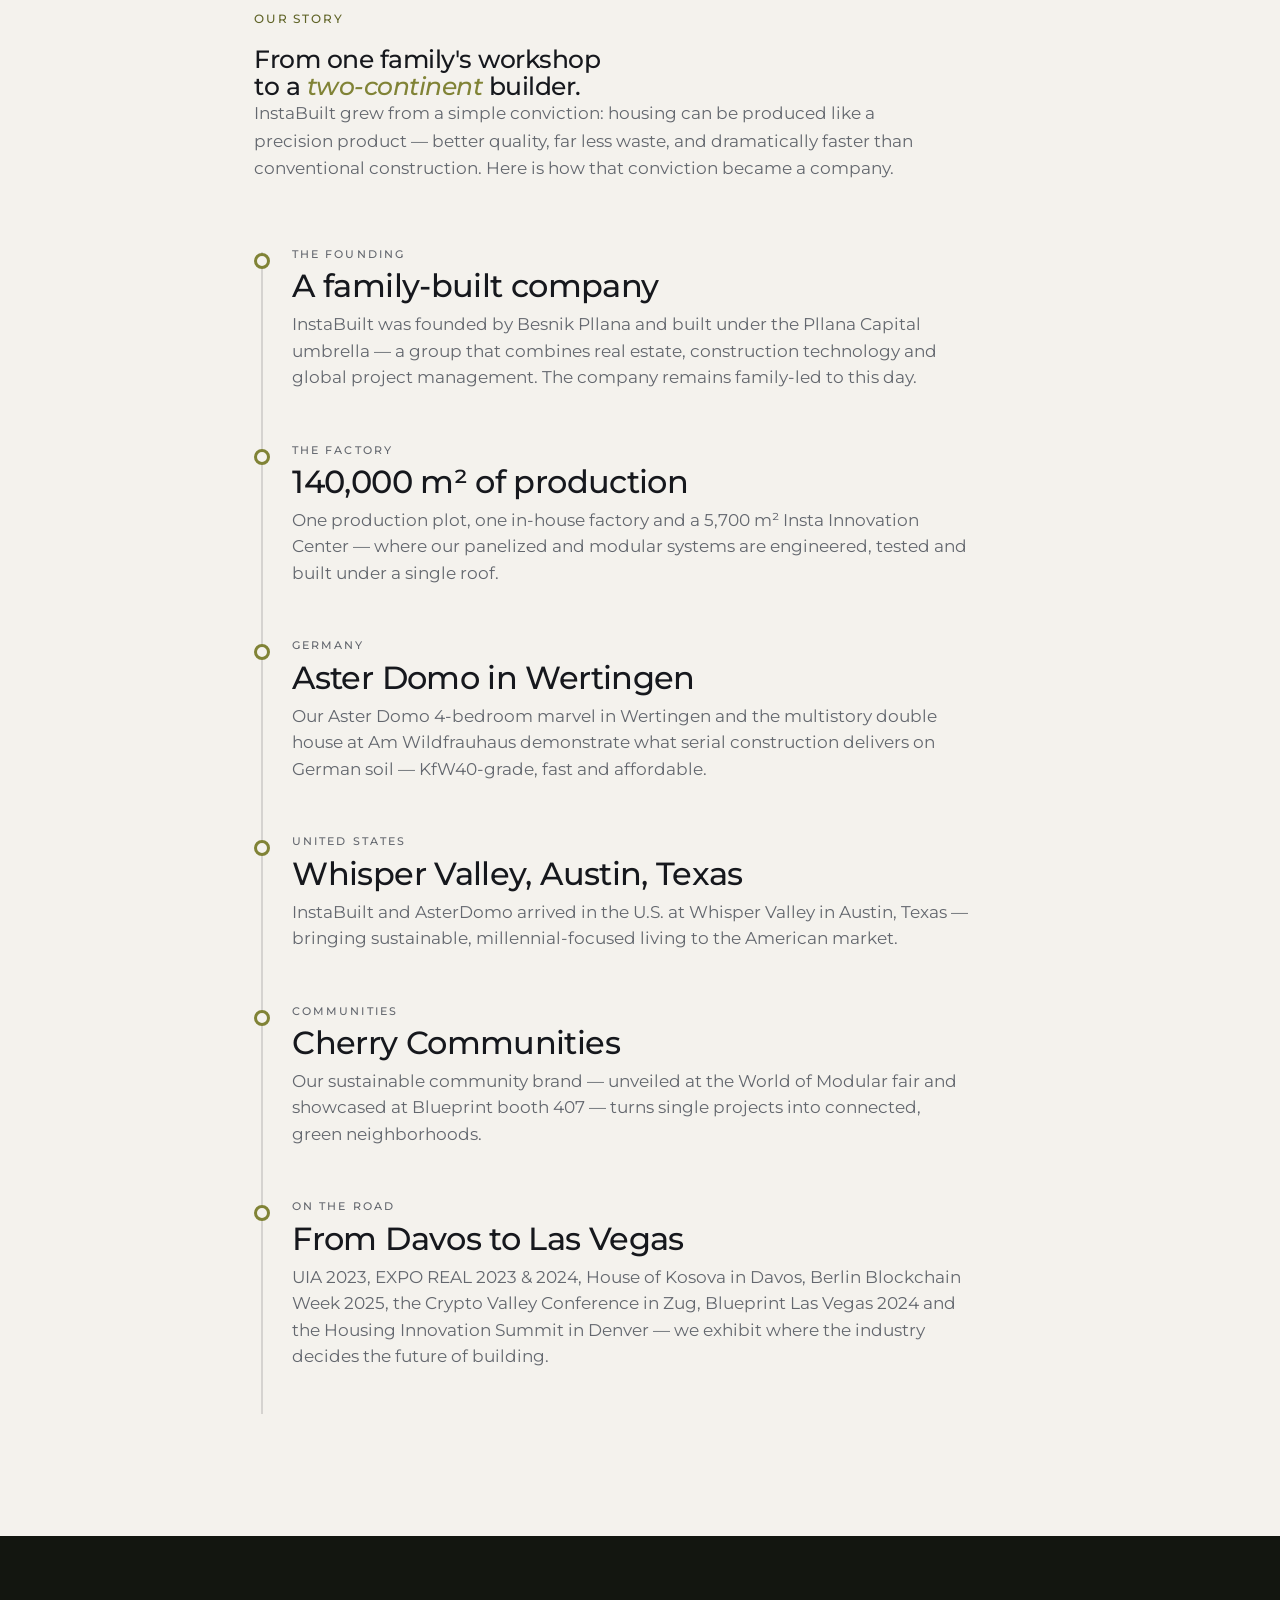
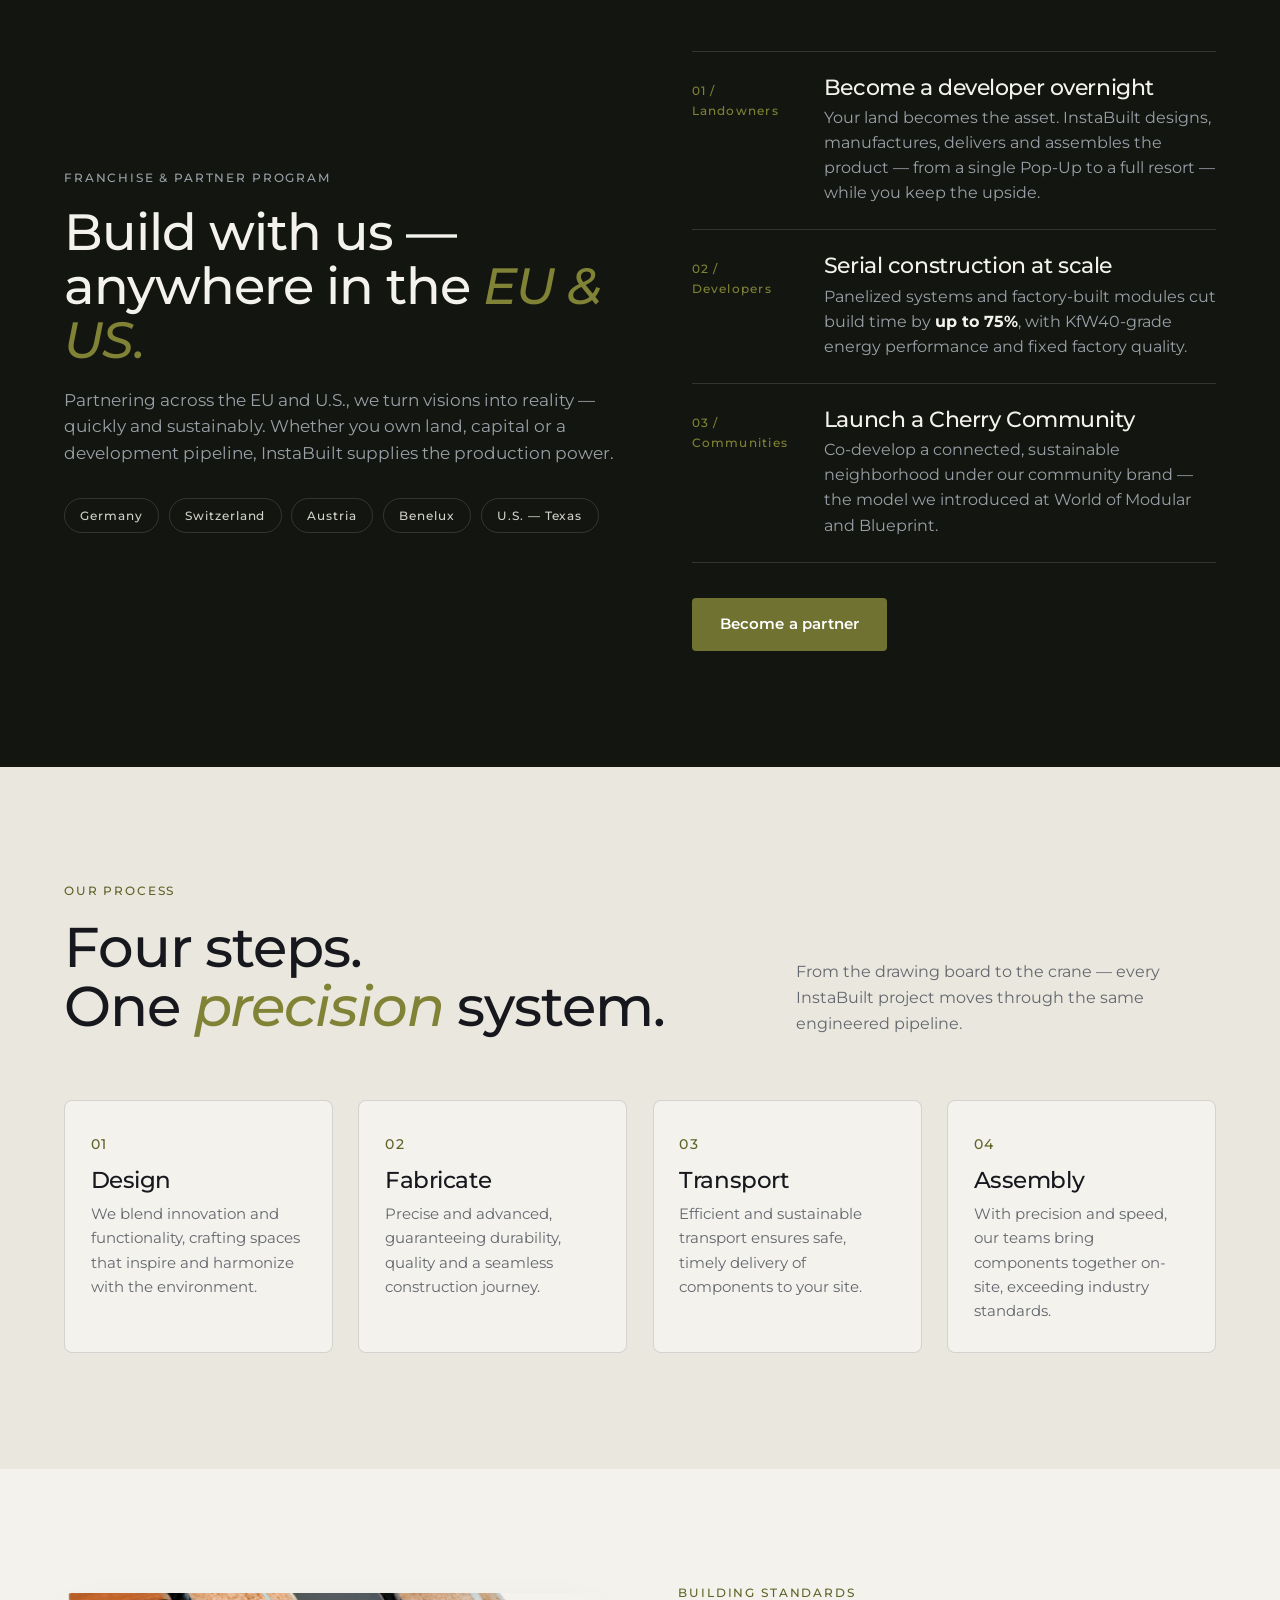
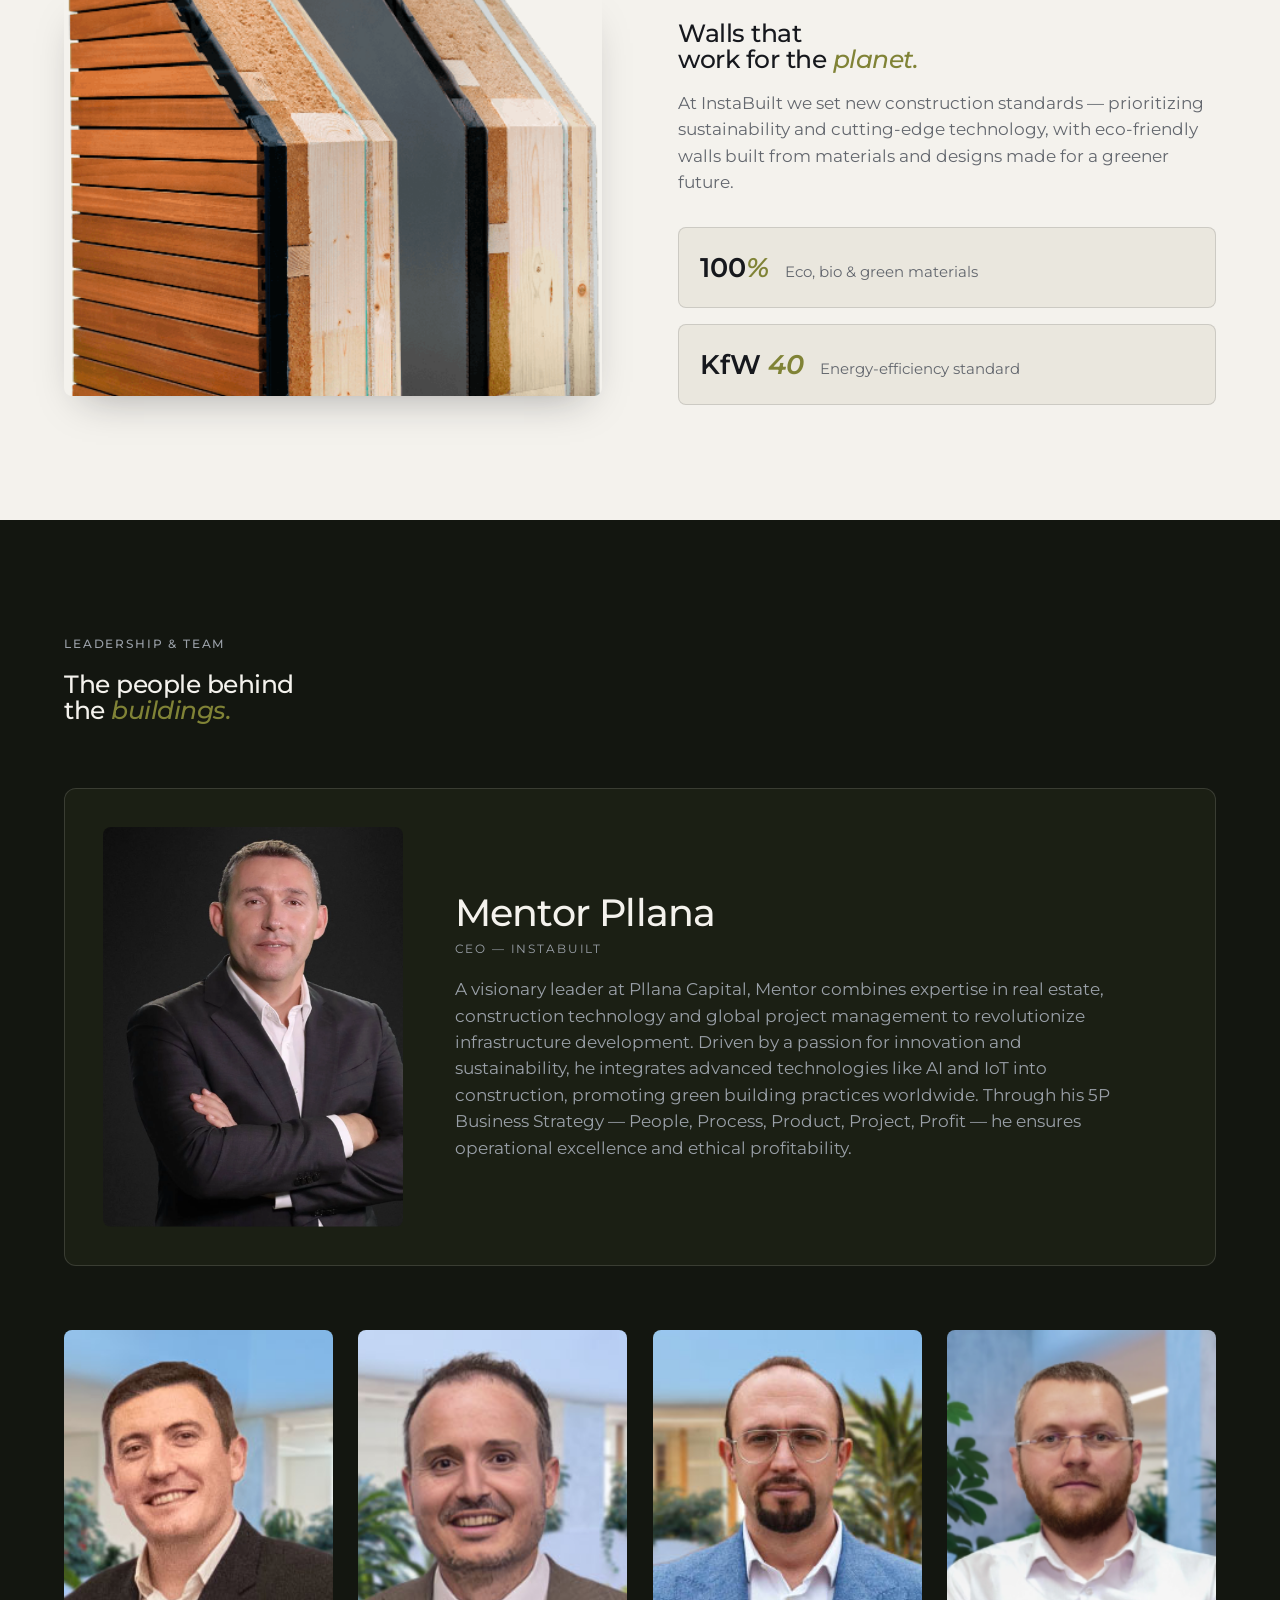
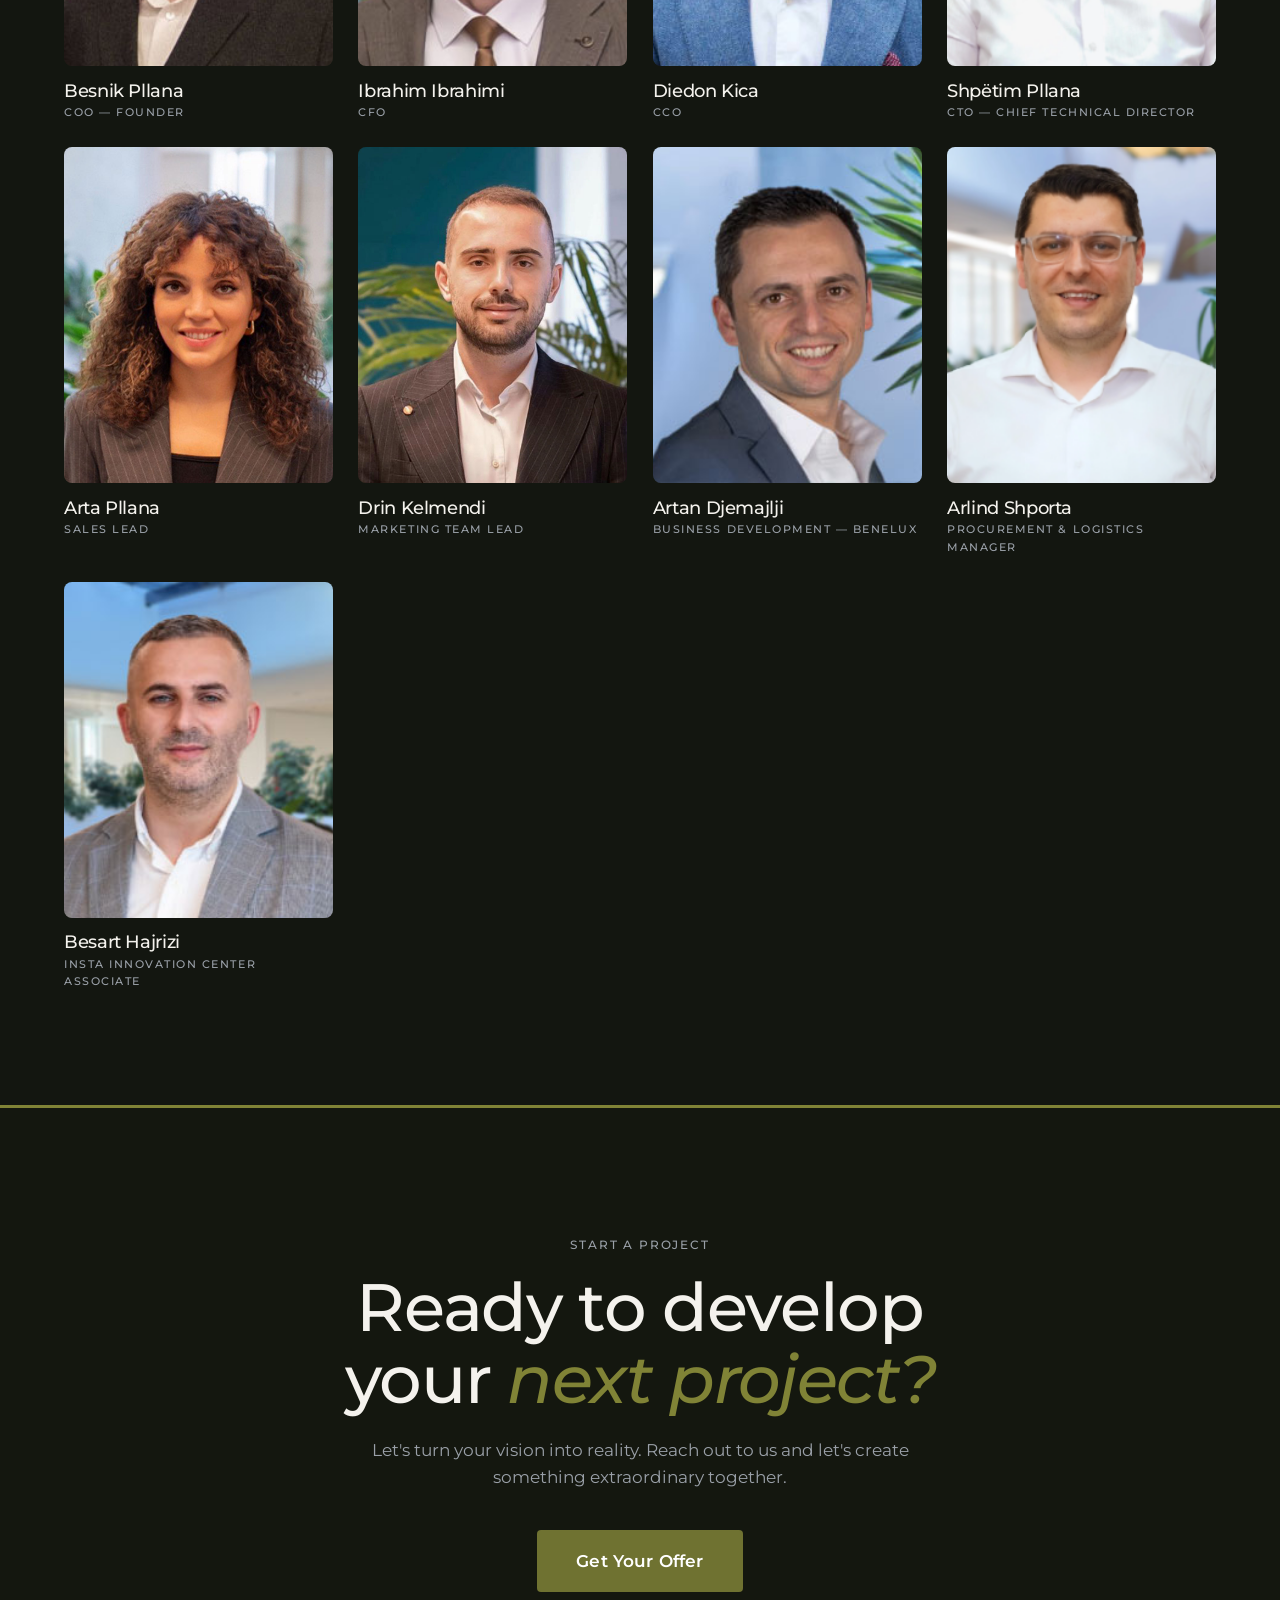
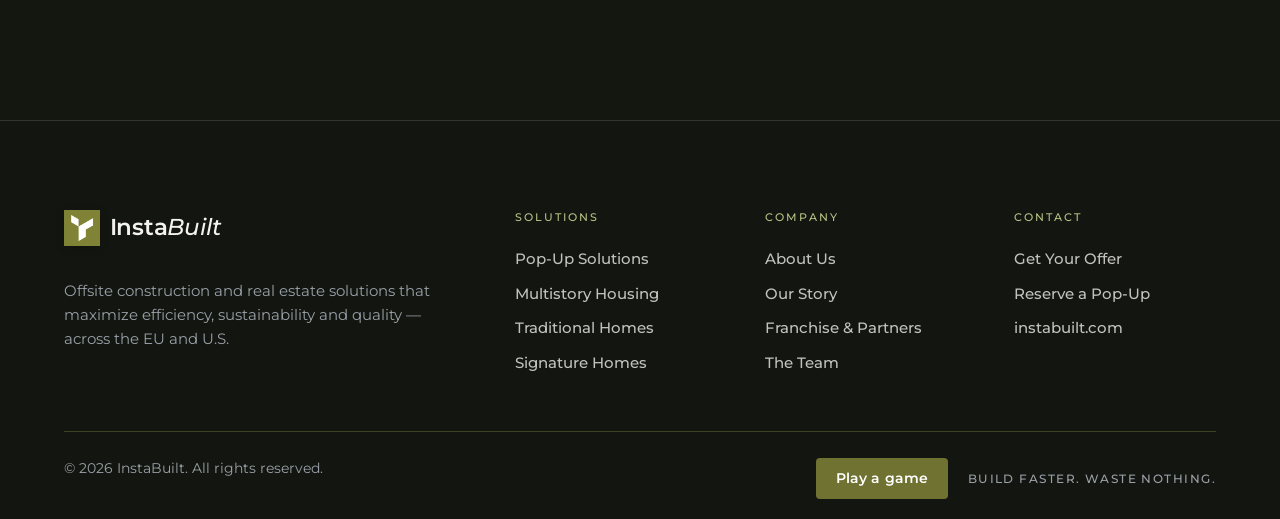
==== commit b9f95b5e: "Square logo (nav+footer), navbar button relabeled 'Play a game' + added to footer bar, 20px spacing " ====
--- a/about.html
+++ b/about.html
@@ -141,7 +141,7 @@
       <a href="about.html" aria-current="page">About Us</a>
       <a href="index.html#contact">Contact</a>
     </nav>
-    <a class="btn btn-primary btn-nav" href="https://www.instabuilt.com/get-your-offer" target="_blank" rel="noopener">Get Your Offer</a>
+    <a class="btn btn-primary btn-nav" href="https://www.instabuilt.com/get-your-offer" target="_blank" rel="noopener">Play a game</a>
     <button class="nav-toggle" id="navToggle" aria-label="Open menu" aria-expanded="false" aria-controls="mobileMenu">
       <span></span><span></span>
     </button>
@@ -153,7 +153,7 @@
     <a href="index.html#events">Events</a>
     <a href="about.html">About Us</a>
     <a href="index.html#contact">Contact</a>
-    <a class="btn btn-primary" href="https://www.instabuilt.com/get-your-offer" target="_blank" rel="noopener">Get Your Offer</a>
+    <a class="btn btn-primary" href="https://www.instabuilt.com/get-your-offer" target="_blank" rel="noopener">Play a game</a>
   </div>
 </header>
 
@@ -391,7 +391,10 @@
   </div>
   <div class="footer-bottom">
     <span>© <span id="year">2026</span> InstaBuilt. All rights reserved.</span>
-    <span class="footer-tag">Build faster. Waste nothing.</span>
+    <div class="footer-play">
+      <a class="btn btn-primary btn-sm" href="https://www.instabuilt.com/get-your-offer" target="_blank" rel="noopener">Play a game</a>
+      <span class="footer-tag">Build faster. Waste nothing.</span>
+    </div>
   </div>
 </footer>
 
--- a/css/style.css
+++ b/css/style.css
@@ -27,7 +27,7 @@
 
   --radius: 4px;
   --shadow: 0 18px 40px -18px rgba(22, 24, 29, 0.35);
-  --nav-h: 76px;
+  --nav-h: 80px;
 }
 
 /* ---------- Reset / base ---------- */
@@ -204,7 +204,7 @@
 .brand-logo {
   width: 40px;
   height: 40px;
-  border-radius: 8px;
+  border-radius: 0;
   object-fit: cover;
   flex-shrink: 0;
   box-shadow: 0 2px 10px -2px rgba(0, 0, 0, 0.35);
@@ -765,7 +765,7 @@
   background: var(--dark);
   color: rgba(244, 242, 237, 0.75);
   border-top: 1px solid var(--dark-line);
-  padding: clamp(3.5rem, 7vw, 5.5rem) clamp(1.25rem, 5vw, 4rem) 2rem;
+  padding: clamp(3.5rem, 7vw, 5.5rem) clamp(1.25rem, 5vw, 4rem) 20px;
 }
 
 .footer-inner {
@@ -823,13 +823,26 @@
   border-top: 1px solid rgba(128, 131, 54, 0.4);
   display: flex;
   justify-content: space-between;
-  gap: 1rem;
+  gap: 1.25rem;
   flex-wrap: wrap;
   font-size: 0.85rem;
   color: var(--dark-muted);
 }
 
 .footer-tag { font-family: var(--font-mono); font-size: 0.75rem; letter-spacing: 0.12em; text-transform: uppercase; }
+
+.footer-play {
+  display: flex;
+  align-items: center;
+  gap: 1.25rem;
+  flex-wrap: wrap;
+  justify-content: flex-end;
+}
+
+.btn-sm {
+  padding: 0.55rem 1.15rem;
+  font-size: 0.85rem;
+}
 
 /* ---------- Reveal ---------- */
 .reveal {
